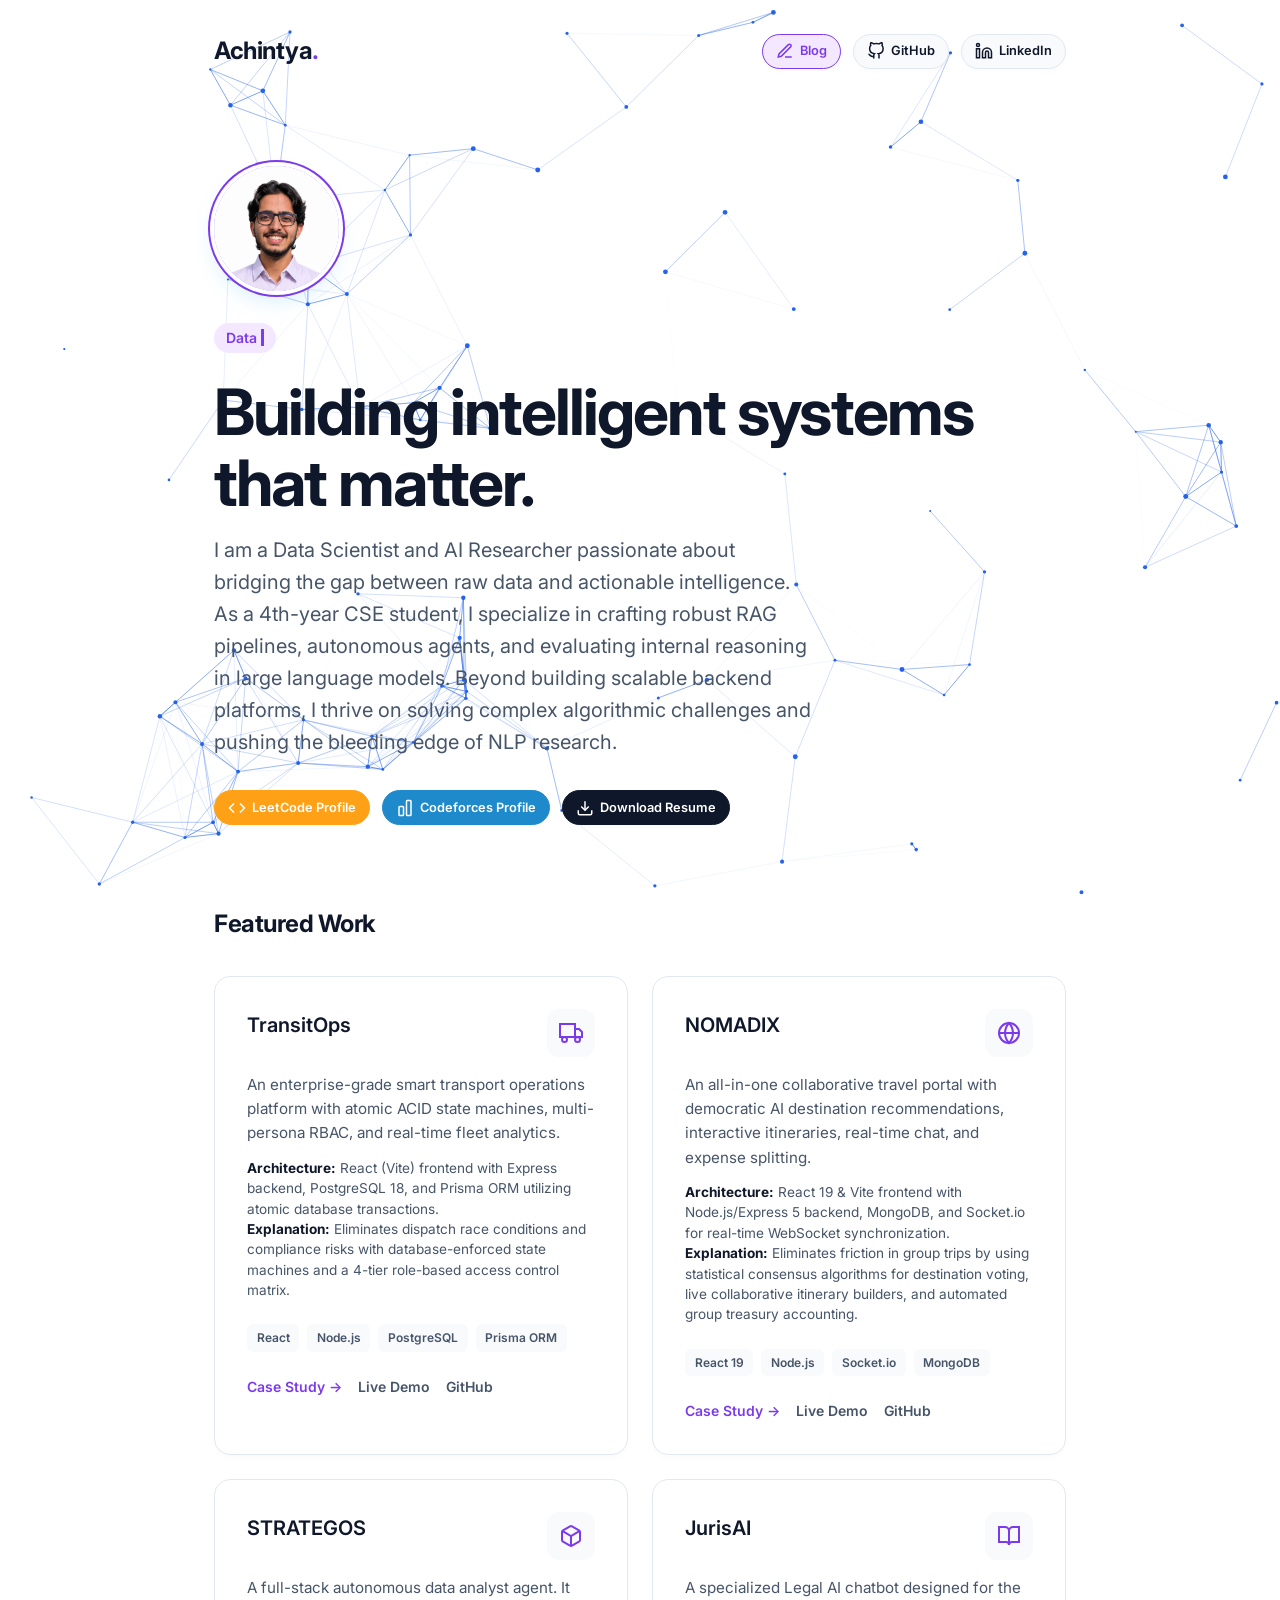
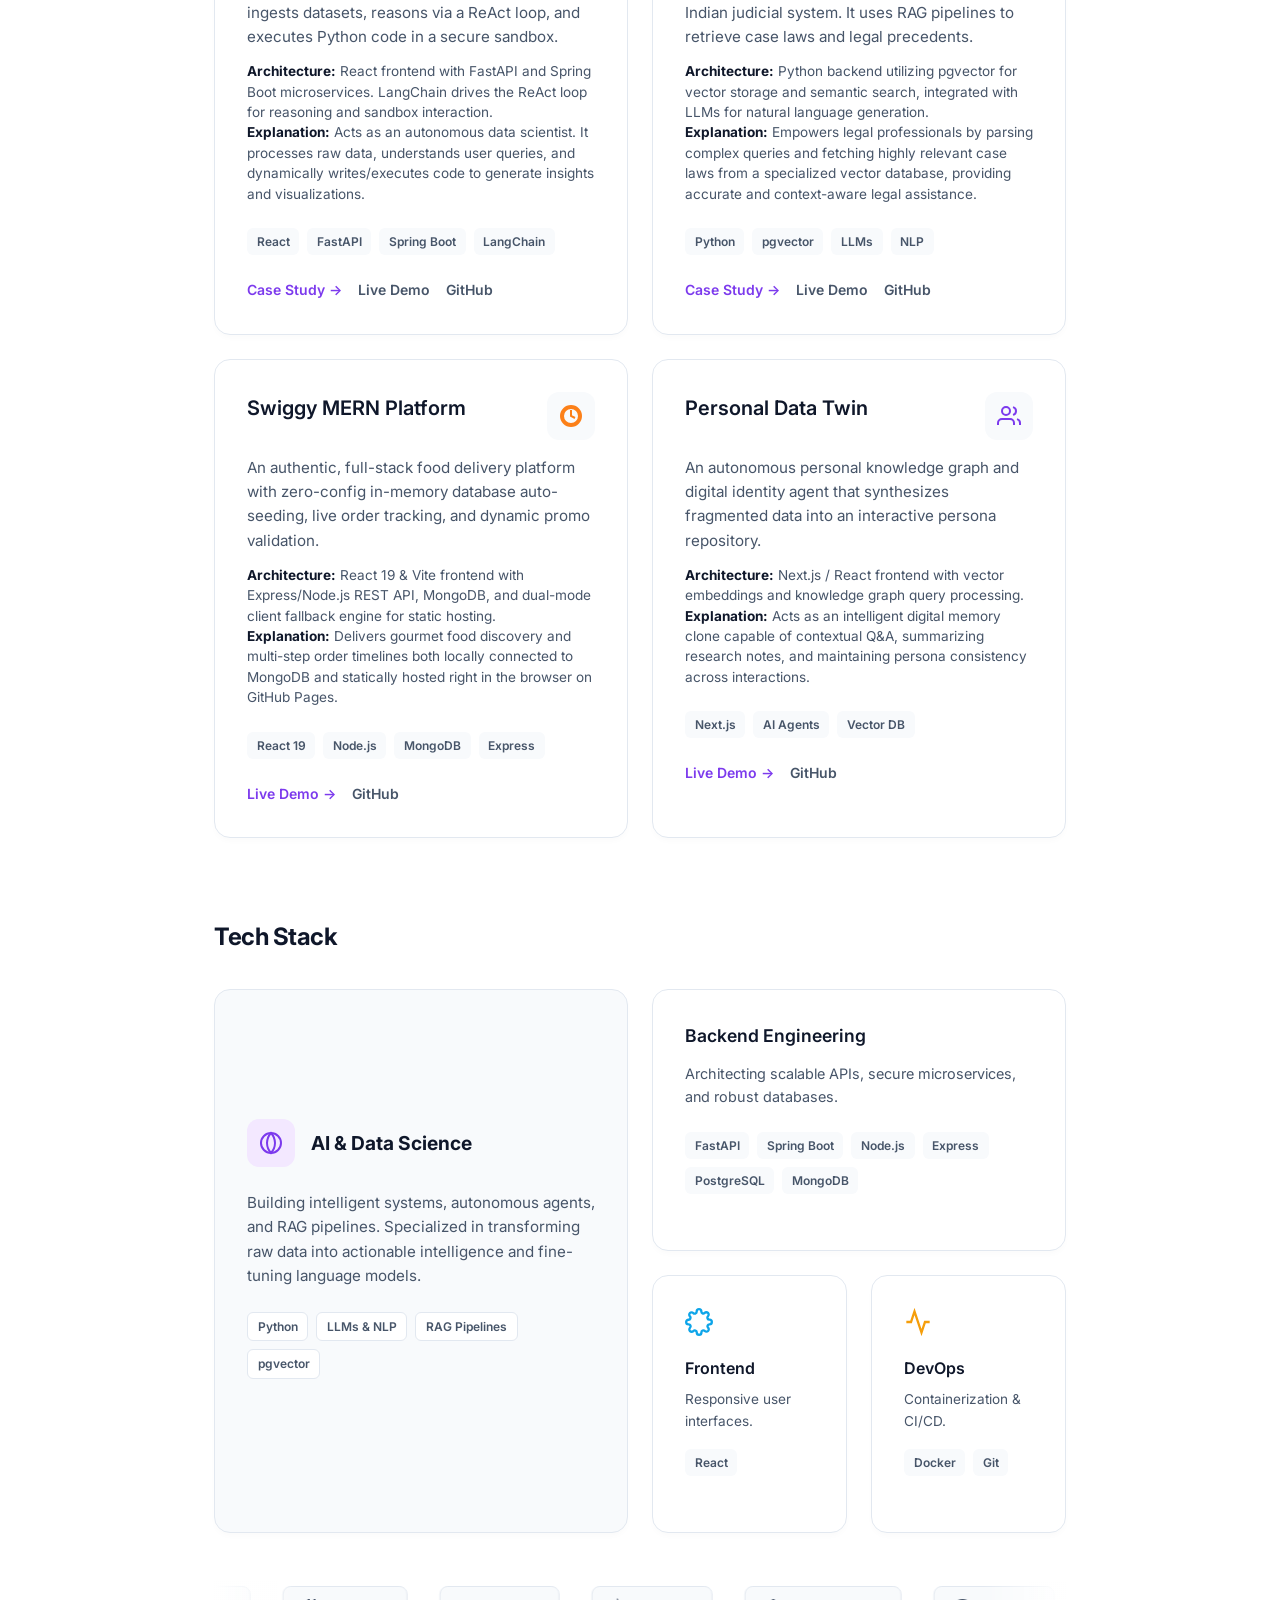
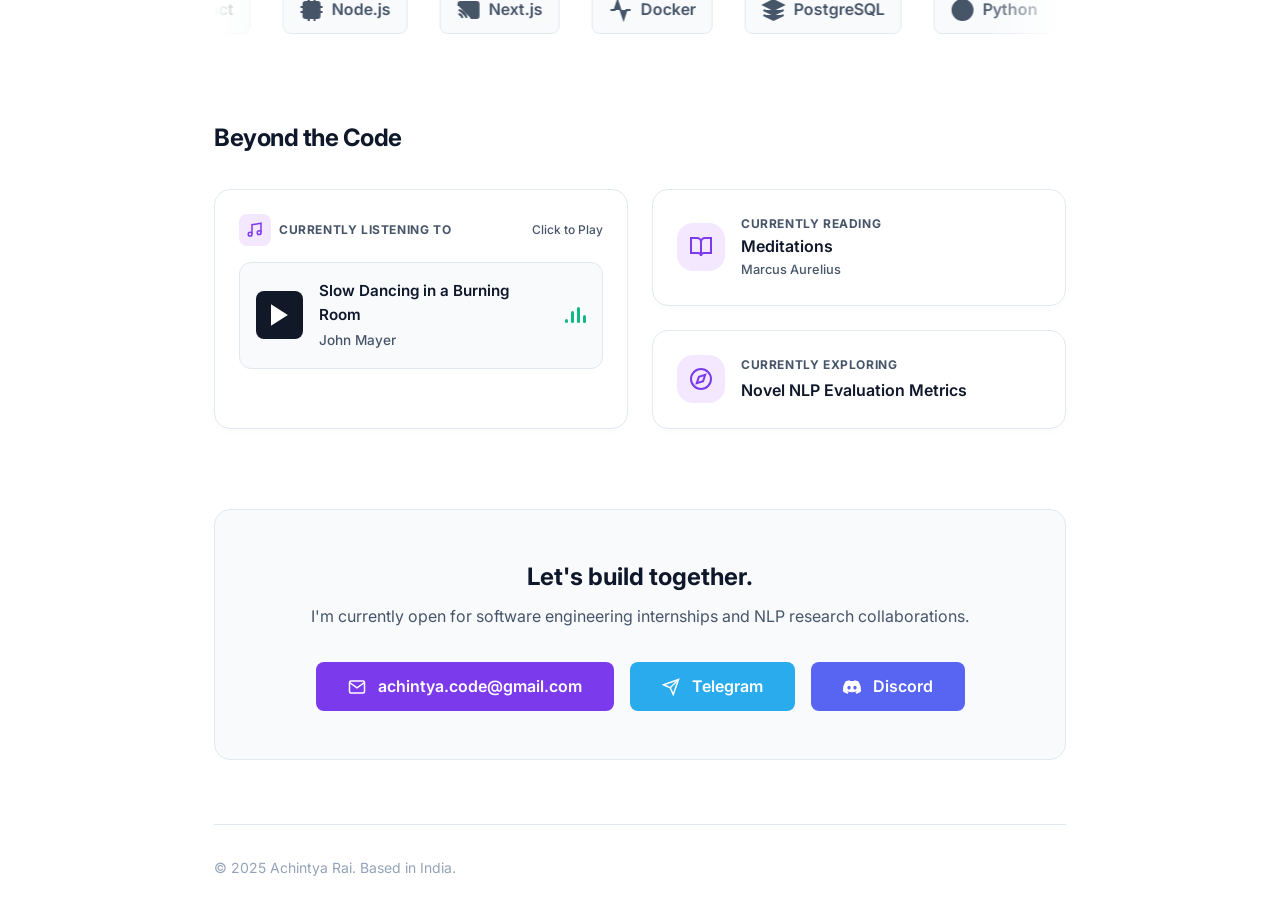
==== index.html @ e2546df5 "Fix grid layout collision in Featured Work section" ====
<!DOCTYPE html>
<html lang="en">
<head>
  <meta charset="UTF-8" />
  <meta name="viewport" content="width=device-width, initial-scale=1.0" />
  <title>Achintya Rai</title>
  <meta name="description" content="Portfolio of Achintya Rai, Data Scientist & Backend Engineer." />
  <link rel="preconnect" href="https://fonts.googleapis.com" />
  <link rel="preconnect" href="https://fonts.gstatic.com" crossorigin />
  <link href="https://fonts.googleapis.com/css2?family=Inter:wght@300;400;500;600;700&display=swap" rel="stylesheet" />
  <link rel="icon" href="favicon.svg" type="image/svg+xml">
  <link rel="stylesheet" href="styles.css" />
  <link rel="stylesheet" href="magic-bento.css" />
  <link rel="stylesheet" href="logo-loop.css" />
  <script src="https://cdnjs.cloudflare.com/ajax/libs/gsap/3.12.2/gsap.min.js"></script>
  <style>
    .bento-grid {
      display: grid;
      grid-template-columns: repeat(4, 1fr);
      gap: 1.5rem;
    }
    .bento-item {
      background: var(--bg);
      border: 1px solid var(--border);
      border-radius: var(--radius);
      padding: 2rem;
      box-shadow: 0 4px 6px -1px rgba(0, 0, 0, 0.02);
      transition: transform 0.2s, box-shadow 0.2s;
      display: flex;
      flex-direction: column;
    }
    .bento-item:hover {
      transform: translateY(-2px);
      box-shadow: 0 10px 15px -3px rgba(0, 0, 0, 0.05);
      border-color: var(--border-hover);
    }
    .bento-large { grid-column: span 2; grid-row: span 2; }
    .bento-wide { grid-column: span 2; }
    .bento-square { grid-column: span 1; }
    @media (max-width: 768px) {
      .bento-grid { grid-template-columns: 1fr; }
      .bento-large, .bento-wide, .bento-square { grid-column: span 1; grid-row: auto; }
    }
  </style>
</head>
<body>

  <!-- Premium Splash Screen -->
  <div id="splash-screen">
    <div class="splash-content">
      <div class="splash-name">Achintya Rai</div>
      <div class="splash-subtitle">Data Scientist & Backend Engineer</div>
      <div class="splash-loader">
        <div class="splash-loader-bar"></div>
      </div>
    </div>
  </div>
  <script>
    document.body.classList.add('splash-active');
    document.addEventListener("DOMContentLoaded", () => {
      const splash = document.getElementById('splash-screen');
      setTimeout(() => {
        splash.style.transform = 'translateY(-100%)';
        setTimeout(() => {
          document.body.classList.remove('splash-active');
          splash.remove();
        }, 900);
      }, 2200); // Waits for the loading bar to finish
    });
  </script>
  <!-- Interactive Network Canvas -->
  <canvas id="network-canvas" style="position: fixed; top: 0; left: 0; width: 100%; height: 100%; z-index: -1; pointer-events: none;"></canvas>

  <div class="container">
    
    <!-- Navigation with Prominent Socials -->
    <nav>
      <div class="nav-brand">Achintya<span>.</span></div>
      
      <div class="nav-socials">
        <a href="blog.html" class="social-pill" style="border-color: var(--accent); color: var(--accent); background: var(--accent-light);">
          <svg viewBox="0 0 24 24" fill="none" stroke="currentColor" stroke-width="2"><path d="M12 20h9"></path><path d="M16.5 3.5a2.121 2.121 0 0 1 3 3L7 19l-4 1 1-4L16.5 3.5z"></path></svg>
          Blog
        </a>
        <a href="https://github.com/raiyashu2004" target="_blank" rel="noopener" class="social-pill">
          <svg viewBox="0 0 24 24" fill="none" stroke="currentColor" stroke-width="2"><path d="M9 19c-5 1.5-5-2.5-7-3m14 6v-3.87a3.37 3.37 0 0 0-.94-2.61c3.14-.35 6.44-1.54 6.44-7A5.44 5.44 0 0 0 20 4.77 5.07 5.07 0 0 0 19.91 1S18.73.65 16 2.48a13.38 13.38 0 0 0-7 0C6.27.65 5.09 1 5.09 1A5.07 5.07 0 0 0 5 4.77a5.44 5.44 0 0 0-1.5 3.78c0 5.42 3.3 6.61 6.44 7A3.37 3.37 0 0 0 9 18.13V22"></path></svg>
          GitHub
        </a>
        <a href="https://www.linkedin.com/in/achintya-rai03/" target="_blank" rel="noopener" class="social-pill">
          <svg viewBox="0 0 24 24" fill="none" stroke="currentColor" stroke-width="2"><path d="M16 8a6 6 0 0 1 6 6v7h-4v-7a2 2 0 0 0-2-2 2 2 0 0 0-2 2v7h-4v-7a6 6 0 0 1 6-6z"></path><rect x="2" y="9" width="4" height="12"></rect><circle cx="4" cy="4" r="2"></circle></svg>
          LinkedIn
        </a>
      </div>
    </nav>

    <!-- Combined Content View -->
    <div>
      
      <!-- Hero -->
      <section class="hero">
        <img src="achintya.jpg" alt="Achintya Rai" class="avatar" title="Achintya Rai" />
        <br/>
        <div class="accent-bg"><span id="typing-text" class="typing-text"></span></div>
        <h1>Building intelligent systems that matter.</h1>
        <p>I am a Data Scientist and AI Researcher passionate about bridging the gap between raw data and actionable intelligence. As a 4th-year CSE student, I specialize in crafting robust RAG pipelines, autonomous agents, and evaluating internal reasoning in large language models. Beyond building scalable backend platforms, I thrive on solving complex algorithmic challenges and pushing the bleeding edge of NLP research.</p>
        
        <div style="display: flex; gap: 0.75rem; flex-wrap: wrap; margin-top: 2rem;">
          <a href="https://leetcode.com/u/raiyashu2004/" target="_blank" rel="noopener" class="social-pill" style="background: #ffa116; color: #fff; border-color: #ffa116;">
            <svg viewBox="0 0 24 24" fill="none" stroke="currentColor" stroke-width="2"><polyline points="16 18 22 12 16 6"></polyline><polyline points="8 6 2 12 8 18"></polyline></svg>
            LeetCode Profile
          </a>
          <a href="https://codeforces.com/profile/yashu_rai" target="_blank" rel="noopener" class="social-pill" style="background: #1f8acb; color: #fff; border-color: #1f8acb;">
            <svg viewBox="0 0 24 24" fill="none" stroke="currentColor" stroke-width="2"><rect x="14" y="2" width="6" height="20" rx="1"></rect><rect x="4" y="10" width="6" height="12" rx="1"></rect></svg>
            Codeforces Profile
          </a>
          <a href="Achintya_Rai.pdf" target="_blank" rel="noopener" class="social-pill" style="background: var(--text-main); color: var(--bg); border-color: var(--text-main);">
            <svg viewBox="0 0 24 24" fill="none" stroke="currentColor" stroke-width="2"><path d="M21 15v4a2 2 0 0 1-2 2H5a2 2 0 0 1-2-2v-4"></path><polyline points="7 10 12 15 17 10"></polyline><line x1="12" y1="15" x2="12" y2="3"></line></svg>
            Download Resume
          </a>
        </div>
      </section>

      <!-- Projects -->
      <h2 class="section-header">Featured Work</h2>
      <section class="grid-2">
        <!-- TRANSITOPS -->
        <div class="card">
          <div class="project-header">
            <h3 class="project-title">TransitOps</h3>
            <div class="project-icon">
              <svg width="24" height="24" viewBox="0 0 24 24" fill="none" stroke="currentColor" stroke-width="2"><rect x="1" y="3" width="15" height="13"></rect><polygon points="16 8 20 8 23 11 23 16 16 16 16 8"></polygon><circle cx="5.5" cy="18.5" r="2.5"></circle><circle cx="18.5" cy="18.5" r="2.5"></circle></svg>
            </div>
          </div>
          <p class="project-desc" style="margin-bottom: 0.75rem;">An enterprise-grade smart transport operations platform with atomic ACID state machines, multi-persona RBAC, and real-time fleet analytics.</p>
          <div style="font-size: 0.85rem; color: var(--text-muted); margin-bottom: 1.5rem; line-height: 1.5;">
            <strong style="color: var(--text-main);">Architecture:</strong> React (Vite) frontend with Express backend, PostgreSQL 18, and Prisma ORM utilizing atomic database transactions.<br/>
            <strong style="color: var(--text-main);">Explanation:</strong> Eliminates dispatch race conditions and compliance risks with database-enforced state machines and a 4-tier role-based access control matrix.
          </div>
          <div class="tech-tags">
            <span class="tech-tag">React</span>
            <span class="tech-tag">Node.js</span>
            <span class="tech-tag">PostgreSQL</span>
            <span class="tech-tag">Prisma ORM</span>
          </div>
          <div class="project-links">
            <a href="transitops.html" class="primary">Case Study &rarr;</a>
            <a href="https://transitops-1xru.onrender.com" target="_blank" class="secondary">Live Demo</a>
            <a href="https://github.com/rpbArpitKhandelwal/odoo-hackathon-2026/tree/deploy" target="_blank" class="secondary">GitHub</a>
          </div>
        </div>

        <!-- NOMADIX -->
        <div class="card">
          <div class="project-header">
            <h3 class="project-title">NOMADIX</h3>
            <div class="project-icon">
              <svg width="24" height="24" viewBox="0 0 24 24" fill="none" stroke="currentColor" stroke-width="2"><circle cx="12" cy="12" r="10"></circle><line x1="2" y1="12" x2="22" y2="12"></line><path d="M12 2a15.3 15.3 0 0 1 4 10 15.3 15.3 0 0 1-4 10 15.3 15.3 0 0 1-4-10 15.3 15.3 0 0 1 4-10z"></path></svg>
            </div>
          </div>
          <p class="project-desc" style="margin-bottom: 0.75rem;">An all-in-one collaborative travel portal with democratic AI destination recommendations, interactive itineraries, real-time chat, and expense splitting.</p>
          <div style="font-size: 0.85rem; color: var(--text-muted); margin-bottom: 1.5rem; line-height: 1.5;">
            <strong style="color: var(--text-main);">Architecture:</strong> React 19 & Vite frontend with Node.js/Express 5 backend, MongoDB, and Socket.io for real-time WebSocket synchronization.<br/>
            <strong style="color: var(--text-main);">Explanation:</strong> Eliminates friction in group trips by using statistical consensus algorithms for destination voting, live collaborative itinerary builders, and automated group treasury accounting.
          </div>
          <div class="tech-tags">
            <span class="tech-tag">React 19</span>
            <span class="tech-tag">Node.js</span>
            <span class="tech-tag">Socket.io</span>
            <span class="tech-tag">MongoDB</span>
          </div>
          <div class="project-links">
            <a href="nomadix.html" class="primary">Case Study &rarr;</a>
            <a href="https://nomadix-beta.vercel.app" target="_blank" class="secondary">Live Demo</a>
            <a href="https://github.com/raiyashu2004/NOMADIX" target="_blank" class="secondary">GitHub</a>
          </div>
        </div>

        <!-- STRATEGOS -->
        <div class="card">
          <div class="project-header">
            <h3 class="project-title">STRATEGOS</h3>
            <div class="project-icon">
              <svg width="24" height="24" viewBox="0 0 24 24" fill="none" stroke="currentColor" stroke-width="2"><path d="M21 16V8a2 2 0 0 0-1-1.73l-7-4a2 2 0 0 0-2 0l-7 4A2 2 0 0 0 3 8v8a2 2 0 0 0 1 1.73l7 4a2 2 0 0 0 2 0l7-4A2 2 0 0 0 21 16z"></path><polyline points="3.27 6.96 12 12.01 20.73 6.96"></polyline><line x1="12" y1="22.08" x2="12" y2="12"></line></svg>
            </div>
          </div>
          <p class="project-desc" style="margin-bottom: 0.75rem;">A full-stack autonomous data analyst agent. It ingests datasets, reasons via a ReAct loop, and executes Python code in a secure sandbox.</p>
          <div style="font-size: 0.85rem; color: var(--text-muted); margin-bottom: 1.5rem; line-height: 1.5;">
            <strong style="color: var(--text-main);">Architecture:</strong> React frontend with FastAPI and Spring Boot microservices. LangChain drives the ReAct loop for reasoning and sandbox interaction.<br/>
            <strong style="color: var(--text-main);">Explanation:</strong> Acts as an autonomous data scientist. It processes raw data, understands user queries, and dynamically writes/executes code to generate insights and visualizations.
          </div>
          <div class="tech-tags">
            <span class="tech-tag">React</span>
            <span class="tech-tag">FastAPI</span>
            <span class="tech-tag">Spring Boot</span>
            <span class="tech-tag">LangChain</span>
          </div>
          <div class="project-links">
            <a href="strategos.html" class="primary">Case Study &rarr;</a>
            <a href="https://strategos-data.vercel.app" target="_blank" class="secondary">Live Demo</a>
            <a href="https://github.com/raiyashu2004/data-analyst-agent" target="_blank" class="secondary">GitHub</a>
          </div>
        </div>

        <!-- JurisAI -->
        <div class="card">
          <div class="project-header">
            <h3 class="project-title">JurisAI</h3>
            <div class="project-icon">
              <svg width="24" height="24" viewBox="0 0 24 24" fill="none" stroke="currentColor" stroke-width="2"><path d="M2 3h6a4 4 0 0 1 4 4v14a3 3 0 0 0-3-3H2z"></path><path d="M22 3h-6a4 4 0 0 0-4 4v14a3 3 0 0 1 3-3h7z"></path></svg>
            </div>
          </div>
          <p class="project-desc" style="margin-bottom: 0.75rem;">A specialized Legal AI chatbot designed for the Indian judicial system. It uses RAG pipelines to retrieve case laws and legal precedents.</p>
          <div style="font-size: 0.85rem; color: var(--text-muted); margin-bottom: 1.5rem; line-height: 1.5;">
            <strong style="color: var(--text-main);">Architecture:</strong> Python backend utilizing pgvector for vector storage and semantic search, integrated with LLMs for natural language generation.<br/>
            <strong style="color: var(--text-main);">Explanation:</strong> Empowers legal professionals by parsing complex queries and fetching highly relevant case laws from a specialized vector database, providing accurate and context-aware legal assistance.
          </div>
          <div class="tech-tags">
            <span class="tech-tag">Python</span>
            <span class="tech-tag">pgvector</span>
            <span class="tech-tag">LLMs</span>
            <span class="tech-tag">NLP</span>
          </div>
          <div class="project-links">
            <a href="jurisai.html" class="primary">Case Study &rarr;</a>
            <a href="https://botjuris-six.vercel.app" target="_blank" class="secondary">Live Demo</a>
            <a href="https://github.com/raiyashu2004/Juris" target="_blank" class="secondary">GitHub</a>
          </div>
        </div>
        <!-- Swiggy -->
        <div class="card">
          <div class="project-header">
            <h3 class="project-title">Swiggy MERN Platform</h3>
            <div class="project-icon" style="color: #FC8019;">
              <svg width="24" height="24" viewBox="0 0 24 24" fill="none" stroke="currentColor" stroke-width="2"><path d="M12 2a10 10 0 1 0 10 10A10 10 0 0 0 12 2zm0 18a8 8 0 1 1 8-8 8 8 0 0 1-8 8z"></path><path d="M12 6v6l4 2"></path></svg>
            </div>
          </div>
          <p class="project-desc" style="margin-bottom: 0.75rem;">An authentic, full-stack food delivery platform with zero-config in-memory database auto-seeding, live order tracking, and dynamic promo validation.</p>
          <div style="font-size: 0.85rem; color: var(--text-muted); margin-bottom: 1.5rem; line-height: 1.5;">
            <strong style="color: var(--text-main);">Architecture:</strong> React 19 & Vite frontend with Express/Node.js REST API, MongoDB, and dual-mode client fallback engine for static hosting.<br/>
            <strong style="color: var(--text-main);">Explanation:</strong> Delivers gourmet food discovery and multi-step order timelines both locally connected to MongoDB and statically hosted right in the browser on GitHub Pages.
          </div>
          <div class="tech-tags">
            <span class="tech-tag">React 19</span>
            <span class="tech-tag">Node.js</span>
            <span class="tech-tag">MongoDB</span>
            <span class="tech-tag">Express</span>
          </div>
          <div class="project-links">
            <a href="https://raiyashu2004.github.io/swiggy-clone-mern/" target="_blank" class="primary">Live Demo &rarr;</a>
            <a href="https://github.com/raiyashu2004/swiggy-clone-mern" target="_blank" class="secondary">GitHub</a>
          </div>
        </div>

        <!-- Personal Data Twin -->
        <div class="card">
          <div class="project-header">
            <h3 class="project-title">Personal Data Twin</h3>
            <div class="project-icon">
              <svg width="24" height="24" viewBox="0 0 24 24" fill="none" stroke="currentColor" stroke-width="2"><path d="M17 21v-2a4 4 0 0 0-4-4H5a4 4 0 0 0-4 4v2"></path><circle cx="9" cy="7" r="4"></circle><path d="M23 21v-2a4 4 0 0 0-3-3.87"></path><path d="M16 3.13a4 4 0 0 1 0 7.75"></path></svg>
            </div>
          </div>
          <p class="project-desc" style="margin-bottom: 0.75rem;">An autonomous personal knowledge graph and digital identity agent that synthesizes fragmented data into an interactive persona repository.</p>
          <div style="font-size: 0.85rem; color: var(--text-muted); margin-bottom: 1.5rem; line-height: 1.5;">
            <strong style="color: var(--text-main);">Architecture:</strong> Next.js / React frontend with vector embeddings and knowledge graph query processing.<br/>
            <strong style="color: var(--text-main);">Explanation:</strong> Acts as an intelligent digital memory clone capable of contextual Q&A, summarizing research notes, and maintaining persona consistency across interactions.
          </div>
          <div class="tech-tags">
            <span class="tech-tag">Next.js</span>
            <span class="tech-tag">AI Agents</span>
            <span class="tech-tag">Vector DB</span>
          </div>
          <div class="project-links">
            <a href="https://personal-data-twin.vercel.app" target="_blank" class="primary">Live Demo &rarr;</a>
            <a href="https://github.com/raiyashu2004/personal-data-twin" target="_blank" class="secondary">GitHub</a>
          </div>
        </div>
      </section>

      <!-- Tech Stack (Full Width) -->
      <h2 class="section-header">Tech Stack</h2>
      <div class="bento-section">
        <div class="bento-grid">
          
          <!-- Large Box: AI & Data Science -->
          <div class="bento-item bento-large fade-up magic-bento-card magic-bento-card--border-glow particle-container" style="background: var(--bg-alt); justify-content: center;">
            <div style="display: flex; align-items: center; gap: 1rem; margin-bottom: 1.5rem; position: relative; z-index: 2;">
              <div style="width: 48px; height: 48px; background: var(--accent-light); color: var(--accent); border-radius: 12px; display: flex; align-items: center; justify-content: center;">
                <svg width="24" height="24" viewBox="0 0 24 24" fill="none" stroke="currentColor" stroke-width="2"><circle cx="12" cy="12" r="10"></circle><path d="M12 2a15.3 15.3 0 0 1 4 10 15.3 15.3 0 0 1-4 10 15.3 15.3 0 0 1-4-10 15.3 15.3 0 0 1 4-10z"></path></svg>
              </div>
              <h3 style="font-size: 1.2rem; font-weight: 700;">AI & Data Science</h3>
            </div>
            <p style="color: var(--text-muted); font-size: 0.95rem; margin-bottom: 1.5rem; line-height: 1.6; position: relative; z-index: 2;">Building intelligent systems, autonomous agents, and RAG pipelines. Specialized in transforming raw data into actionable intelligence and fine-tuning language models.</p>
            <div class="tech-tags" style="position: relative; z-index: 2;">
              <span class="tech-tag" style="background: #fff; border: 1px solid var(--border);">Python</span>
              <span class="tech-tag" style="background: #fff; border: 1px solid var(--border);">LLMs & NLP</span>
              <span class="tech-tag" style="background: #fff; border: 1px solid var(--border);">RAG Pipelines</span>
              <span class="tech-tag" style="background: #fff; border: 1px solid var(--border);">pgvector</span>
            </div>
          </div>

          <!-- Wide Box: Backend -->
          <div class="bento-item bento-wide fade-up magic-bento-card magic-bento-card--border-glow particle-container">
            <h3 style="font-size: 1.1rem; font-weight: 600; margin-bottom: 0.75rem; position: relative; z-index: 2;">Backend Engineering</h3>
            <p style="color: var(--text-muted); font-size: 0.9rem; margin-bottom: 1.5rem; flex-grow: 1; position: relative; z-index: 2;">Architecting scalable APIs, secure microservices, and robust databases.</p>
            <div class="tech-tags" style="position: relative; z-index: 2;">
              <span class="tech-tag">FastAPI</span>
              <span class="tech-tag">Spring Boot</span>
              <span class="tech-tag">Node.js</span>
              <span class="tech-tag">Express</span>
              <span class="tech-tag">PostgreSQL</span>
              <span class="tech-tag">MongoDB</span>
            </div>
          </div>

          <!-- Square Box: Frontend -->
          <div class="bento-item bento-square fade-up magic-bento-card magic-bento-card--border-glow particle-container">
            <div style="color: #0ea5e9; margin-bottom: 0.75rem; position: relative; z-index: 2;">
              <svg width="28" height="28" viewBox="0 0 24 24" fill="none" stroke="currentColor" stroke-width="2"><path d="M19.4 15a1.65 1.65 0 0 0 .33 1.82l.06.06a2 2 0 0 1 0 2.83 2 2 0 0 1-2.83 0l-.06-.06a1.65 1.65 0 0 0-1.82-.33 1.65 1.65 0 0 0-1 1.51V21a2 2 0 0 1-2 2 2 2 0 0 1-2-2v-.09A1.65 1.65 0 0 0 9 19.4a1.65 1.65 0 0 0-1.82.33l-.06.06a2 2 0 0 1-2.83 0 2 2 0 0 1 0-2.83l.06-.06a1.65 1.65 0 0 0 .33-1.82 1.65 1.65 0 0 0-1.51-1H3a2 2 0 0 1-2-2 2 2 0 0 1 2-2h.09A1.65 1.65 0 0 0 4.6 9a1.65 1.65 0 0 0-.33-1.82l-.06-.06a2 2 0 0 1 0-2.83 2 2 0 0 1 2.83 0l.06.06a1.65 1.65 0 0 0 1.82.33H9a1.65 1.65 0 0 0 1-1.51V3a2 2 0 0 1 2-2 2 2 0 0 1 2 2v.09a1.65 1.65 0 0 0 1 1.51 1.65 1.65 0 0 0 1.82-.33l.06-.06a2 2 0 0 1 2.83 0 2 2 0 0 1 0 2.83l-.06.06a1.65 1.65 0 0 0-.33 1.82V9a1.65 1.65 0 0 0 1.51 1H21a2 2 0 0 1 2 2 2 2 0 0 1-2 2h-.09a1.65 1.65 0 0 0-1.51 1z"></path></svg>
            </div>
            <h3 style="font-size: 1rem; font-weight: 600; margin-bottom: 0.5rem; position: relative; z-index: 2;">Frontend</h3>
            <p style="color: var(--text-muted); font-size: 0.85rem; margin-bottom: 1rem; flex-grow: 1; position: relative; z-index: 2;">Responsive user interfaces.</p>
            <div class="tech-tags" style="position: relative; z-index: 2;"><span class="tech-tag">React</span></div>
          </div>

          <!-- Square Box: DevOps -->
          <div class="bento-item bento-square fade-up magic-bento-card magic-bento-card--border-glow particle-container">
            <div style="color: #f59e0b; margin-bottom: 0.75rem; position: relative; z-index: 2;">
              <svg width="28" height="28" viewBox="0 0 24 24" fill="none" stroke="currentColor" stroke-width="2"><path d="M22 12h-4l-3 9L9 3l-3 9H2"></path></svg>
            </div>
            <h3 style="font-size: 1rem; font-weight: 600; margin-bottom: 0.5rem; position: relative; z-index: 2;">DevOps</h3>
            <p style="color: var(--text-muted); font-size: 0.85rem; margin-bottom: 1rem; flex-grow: 1; position: relative; z-index: 2;">Containerization & CI/CD.</p>
            <div class="tech-tags" style="position: relative; z-index: 2;"><span class="tech-tag">Docker</span><span class="tech-tag">Git</span></div>
          </div>

        </div>
      </div>

      <!-- Logo Loop -->
      <div style="margin: 3rem 0 5rem 0;">
        <div class="logoloop logoloop--fade logoloop--scale-hover" data-speed="100" data-hover-speed="20" aria-label="Technology stack logos">
          <div class="logoloop__track">
            <ul class="logoloop__list" role="list">
              <li class="logoloop__item" role="listitem">
                <span class="logoloop__node">
                  <svg viewBox="0 0 24 24" fill="none" stroke="currentColor" stroke-width="2"><path d="M12 2L2 7l10 5 10-5-10-5zM2 17l10 5 10-5M2 12l10 5 10-5"></path></svg>
                  PostgreSQL
                </span>
              </li>
              <li class="logoloop__item" role="listitem">
                <span class="logoloop__node">
                  <svg viewBox="0 0 24 24" fill="none" stroke="currentColor" stroke-width="2"><circle cx="12" cy="12" r="10"></circle><path d="M12 16v-4"></path><path d="M12 8h.01"></path></svg>
                  Python
                </span>
              </li>
              <li class="logoloop__item" role="listitem">
                <span class="logoloop__node">
                  <svg viewBox="0 0 24 24" fill="none" stroke="currentColor" stroke-width="2"><circle cx="12" cy="12" r="10"></circle><path d="M8 14s1.5 2 4 2 4-2 4-2"></path><line x1="9" y1="9" x2="9.01" y2="9"></line><line x1="15" y1="9" x2="15.01" y2="9"></line></svg>
                  React
                </span>
              </li>
              <li class="logoloop__item" role="listitem">
                <span class="logoloop__node">
                  <svg viewBox="0 0 24 24" fill="none" stroke="currentColor" stroke-width="2"><rect x="4" y="4" width="16" height="16" rx="2" ry="2"></rect><rect x="9" y="9" width="6" height="6"></rect><line x1="9" y1="1" x2="9" y2="4"></line><line x1="15" y1="1" x2="15" y2="4"></line><line x1="9" y1="20" x2="9" y2="23"></line><line x1="15" y1="20" x2="15" y2="23"></line><line x1="20" y1="9" x2="23" y2="9"></line><line x1="20" y1="14" x2="23" y2="14"></line><line x1="1" y1="9" x2="4" y2="9"></line><line x1="1" y1="14" x2="4" y2="14"></line></svg>
                  Node.js
                </span>
              </li>
              <li class="logoloop__item" role="listitem">
                <span class="logoloop__node">
                  <svg viewBox="0 0 24 24" fill="none" stroke="currentColor" stroke-width="2"><path d="M2 16.1A5 5 0 0 1 5.9 20M2 12.05A9 9 0 0 1 9.95 20M2 8V6a2 2 0 0 1 2-2h16a2 2 0 0 1 2 2v12a2 2 0 0 1-2 2h-6"></path><line x1="2" y1="20" x2="2.01" y2="20"></line></svg>
                  Next.js
                </span>
              </li>
              <li class="logoloop__item" role="listitem">
                <span class="logoloop__node">
                  <svg viewBox="0 0 24 24" fill="none" stroke="currentColor" stroke-width="2"><path d="M22 12h-4l-3 9L9 3l-3 9H2"></path></svg>
                  Docker
                </span>
              </li>
            </ul>
          </div>
        </div>
      </div>

      <!-- Beyond the code (Hobbies & Interests) -->
      <h2 class="section-header">Beyond the Code</h2>
      <section class="grid-2">
        
        <!-- Listening (Static Now Playing) -->
        <div class="card hobby-card" style="padding: 1.5rem; flex-direction: column; align-items: flex-start; gap: 1rem;">
          <div style="display: flex; align-items: center; justify-content: space-between; width: 100%;">
            <div style="display: flex; align-items: center; gap: 0.5rem;">
              <div class="hobby-icon" style="width: 32px; height: 32px; border-radius: 8px;">
                <svg width="18" height="18" viewBox="0 0 24 24" fill="none" stroke="currentColor" stroke-width="2"><circle cx="5.5" cy="17.5" r="2.5"></circle><circle cx="17.5" cy="15.5" r="2.5"></circle><path d="M8 17V5l12-2v12"></path></svg>
              </div>
              <div class="hobby-title" style="margin: 0;">Currently Listening To</div>
            </div>
            <div id="play-status-text" style="font-size: 0.75rem; color: var(--text-muted); font-weight: 500;">Click to Play</div>
          </div>
          
          <audio id="myAudio" src="song.mp3" loop></audio>

          <div id="player-widget" class="custom-player" style="display: flex; align-items: center; gap: 1rem; background: var(--bg-alt); padding: 1rem; border-radius: 12px; width: 100%; border: 1px solid var(--border);">
            <div style="width: 48px; height: 48px; background: #111827; border-radius: 8px; display: flex; align-items: center; justify-content: center; color: #fff;">
              <svg class="play-icon" width="24" height="24" viewBox="0 0 24 24" fill="currentColor" stroke="currentColor" stroke-width="2"><polygon points="5 3 19 12 5 21 5 3"></polygon></svg>
              <svg class="pause-icon" width="24" height="24" viewBox="0 0 24 24" fill="currentColor" stroke="currentColor" stroke-width="2"><rect x="6" y="4" width="4" height="16"></rect><rect x="14" y="4" width="4" height="16"></rect></svg>
            </div>
            <div style="flex-grow: 1;">
              <div style="font-weight: 600; font-size: 0.95rem; color: var(--text-main); margin-bottom: 0.15rem;">Slow Dancing in a Burning Room</div>
              <div style="font-size: 0.85rem; color: var(--text-muted); font-weight: 500;">John Mayer</div>
            </div>
            <div style="display: flex; gap: 3px; align-items: flex-end; height: 16px;">
              <div class="eq-bar" style="animation-delay: 0.1s;"></div>
              <div class="eq-bar" style="animation-delay: 0.3s; height: 12px;"></div>
              <div class="eq-bar" style="animation-delay: 0.0s; height: 16px;"></div>
              <div class="eq-bar" style="animation-delay: 0.4s; height: 8px;"></div>
            </div>
          </div>
        </div>

        <!-- Stack of two small cards -->
        <div style="display: flex; flex-direction: column; gap: 1.5rem;">
          <!-- Reading -->
          <div class="card hobby-card" style="padding: 1.5rem;">
            <div class="hobby-icon" style="width: 48px; height: 48px;">
              <svg width="24" height="24" viewBox="0 0 24 24" fill="none" stroke="currentColor" stroke-width="2"><path d="M2 3h6a4 4 0 0 1 4 4v14a3 3 0 0 0-3-3H2z"></path><path d="M22 3h-6a4 4 0 0 0-4 4v14a3 3 0 0 1 3-3h7z"></path></svg>
            </div>
            <div>
              <div class="hobby-title">Currently Reading</div>
              <div class="hobby-value" style="font-size: 1rem; line-height: 1.2; margin-bottom: 0.25rem;">Meditations</div>
              <div style="font-size: 0.8rem; color: var(--text-muted); font-weight: 500;">Marcus Aurelius</div>
            </div>
          </div>

          <!-- Exploring -->
          <div class="card hobby-card" style="padding: 1.5rem;">
            <div class="hobby-icon" style="width: 48px; height: 48px;">
              <svg width="24" height="24" viewBox="0 0 24 24" fill="none" stroke="currentColor" stroke-width="2"><circle cx="12" cy="12" r="10"></circle><polygon points="16.24 7.76 14.12 14.12 7.76 16.24 9.88 9.88 16.24 7.76"></polygon></svg>
            </div>
            <div>
              <div class="hobby-title">Currently Exploring</div>
              <div class="hobby-value" style="font-size: 1rem;">Novel NLP Evaluation Metrics</div>
            </div>
          </div>
        </div>

      </section>

      <!-- Contact Banner -->
      <div class="contact-banner">
        <h2>Let's build together.</h2>
        <p>I'm currently open for software engineering internships and NLP research collaborations.</p>
        <div style="display: flex; gap: 1rem; justify-content: center; flex-wrap: wrap; margin-top: 2rem;">
          <a href="mailto:achintya.code@gmail.com" class="btn-contact">
            <svg viewBox="0 0 24 24" fill="none" stroke="currentColor" stroke-width="2" style="width: 18px; height: 18px; display: inline-block; vertical-align: text-bottom; margin-right: 0.5rem;"><path d="M4 4h16c1.1 0 2 .9 2 2v12c0 1.1-.9 2-2 2H4c-1.1 0-2-.9-2-2V6c0-1.1.9-2 2-2z"></path><polyline points="22,6 12,13 2,6"></polyline></svg>
            achintya.code@gmail.com
          </a>
          <a href="https://t.me/Achintya_Rai" target="_blank" rel="noopener" class="btn-contact" style="background: #2AABEE; color: #fff;">
            <svg viewBox="0 0 24 24" fill="none" stroke="currentColor" stroke-width="2" style="width: 18px; height: 18px; display: inline-block; vertical-align: text-bottom; margin-right: 0.5rem;"><line x1="22" y1="2" x2="11" y2="13"></line><polygon points="22 2 15 22 11 13 2 9 22 2"></polygon></svg>
            Telegram
          </a>
          <a href="https://discordapp.com/users/853601649948098570" target="_blank" rel="noopener" class="btn-contact" style="background: #5865F2; color: #fff;">
            <svg viewBox="0 0 24 24" fill="currentColor" style="width: 18px; height: 18px; display: inline-block; vertical-align: text-bottom; margin-right: 0.5rem;"><path d="M20.317 4.3698a19.7913 19.7913 0 00-4.8851-1.5152.0741.0741 0 00-.0785.0371c-.211.3753-.4447.8648-.6083 1.2495-1.8447-.2762-3.68-.2762-5.4868 0-.1636-.3933-.4058-.8742-.6177-1.2495a.077.077 0 00-.0785-.037 19.7363 19.7363 0 00-4.8852 1.515.0699.0699 0 00-.0321.0277C.5334 9.0458-.319 13.5799.0992 18.0578a.0824.0824 0 00.0312.0561c2.0528 1.5076 4.0413 2.4228 5.9929 3.0294a.0777.0777 0 00.0842-.0276c.4616-.6304.8731-1.2952 1.226-1.9942a.076.076 0 00-.0416-.1057c-.6528-.2476-1.2743-.5495-1.8722-.8923a.077.077 0 01-.0076-.1277c.1258-.0943.2517-.1923.3718-.2914a.0743.0743 0 01.0776-.0105c3.9278 1.7933 8.18 1.7933 12.0614 0a.0739.0739 0 01.0785.0095c.1202.099.246.1981.3728.2924a.077.077 0 01-.0066.1276 12.2986 12.2986 0 01-1.873.8914.0766.0766 0 00-.0407.1067c.3604.698.7719 1.3628 1.225 1.9932a.076.076 0 00.0842.0286c1.961-.6067 3.9495-1.5219 6.0023-3.0294a.077.077 0 00.0313-.0552c.5004-5.177-.8382-9.6739-3.5485-13.6604a.061.061 0 00-.0312-.0286zM8.02 15.3312c-1.1825 0-2.1569-1.0857-2.1569-2.419 0-1.3332.9555-2.4189 2.157-2.4189 1.2108 0 2.1757 1.0952 2.1568 2.419 0 1.3332-.9555 2.4189-2.1569 2.4189zm7.9748 0c-1.1825 0-2.1569-1.0857-2.1569-2.419 0-1.3332.9554-2.4189 2.1569-2.4189 1.2108 0 2.1757 1.0952 2.1568 2.419 0 1.3332-.946 2.4189-2.1568 2.4189Z"/></svg>
            Discord
          </a>
        </div>
      </div>

    </div>

    <!-- Footer -->
    <footer>
      <div>© 2025 Achintya Rai. Based in India.</div>
    </footer>

  </div>

  <!-- Interactive Neural Network Canvas Script -->
  <script>
    const canvas = document.getElementById('network-canvas');
    const ctx = canvas.getContext('2d');
    let width, height;
    let particles = [];
    const mouse = { x: -9999, y: -9999 };
    const accentColor = '#2563eb'; // Professional blue

    function initCanvas() {
      width = window.innerWidth;
      height = window.innerHeight;
      canvas.width = width;
      canvas.height = height;
      
      const particleCount = Math.min(Math.floor((width * height) / 12000), 100);
      particles = [];
      for(let i = 0; i < particleCount; i++) {
        particles.push(new Particle());
      }
    }

    window.addEventListener('resize', initCanvas);
    
    window.addEventListener('mousemove', (e) => {
      mouse.x = e.clientX;
      mouse.y = e.clientY;
    });
    window.addEventListener('mouseout', () => {
      mouse.x = -9999;
      mouse.y = -9999;
    });

    class Particle {
      constructor() {
        this.x = Math.random() * width;
        this.y = Math.random() * height;
        this.vx = (Math.random() - 0.5) * 0.8;
        this.vy = (Math.random() - 0.5) * 0.8;
        this.radius = Math.random() * 1.5 + 1;
      }
      update() {
        this.x += this.vx;
        this.y += this.vy;
        
        if (this.x < 0 || this.x > width) this.vx *= -1;
        if (this.y < 0 || this.y > height) this.vy *= -1;
        
        const dx = mouse.x - this.x;
        const dy = mouse.y - this.y;
        const dist = Math.sqrt(dx*dx + dy*dy);
        if (dist < 180) {
          this.x += dx * 0.015;
          this.y += dy * 0.015;
        }
      }
      draw() {
        ctx.beginPath();
        ctx.arc(this.x, this.y, this.radius, 0, Math.PI * 2);
        ctx.fillStyle = accentColor;
        ctx.fill();
      }
    }

    function animate() {
      ctx.clearRect(0, 0, width, height);
      
      particles.forEach(p => {
        p.update();
        p.draw();
      });
      
      ctx.lineWidth = 0.8;
      for(let i = 0; i < particles.length; i++) {
        for(let j = i + 1; j < particles.length; j++) {
          const dx = particles[i].x - particles[j].x;
          const dy = particles[i].y - particles[j].y;
          const dist = Math.sqrt(dx*dx + dy*dy);
          
          if (dist < 140) {
            ctx.beginPath();
            ctx.strokeStyle = accentColor;
            ctx.globalAlpha = 1 - (dist / 140);
            ctx.moveTo(particles[i].x, particles[i].y);
            ctx.lineTo(particles[j].x, particles[j].y);
            ctx.stroke();
            ctx.globalAlpha = 1;
          }
        }
      }
      
      for(let i = 0; i < particles.length; i++) {
        const dx = particles[i].x - mouse.x;
        const dy = particles[i].y - mouse.y;
        const dist = Math.sqrt(dx*dx + dy*dy);
        
        if (dist < 180) {
          ctx.beginPath();
          ctx.strokeStyle = accentColor;
          ctx.globalAlpha = (1 - (dist / 180)) * 0.8;
          ctx.moveTo(particles[i].x, particles[i].y);
          ctx.lineTo(mouse.x, mouse.y);
          ctx.stroke();
          ctx.globalAlpha = 1;
        }
      }
      
      requestAnimationFrame(animate);
    }

    initCanvas();
    animate();

    // ── Audio Player Logic ──
    const playerWidget = document.getElementById('player-widget');
    const myAudio = document.getElementById('myAudio');
    const playStatusText = document.getElementById('play-status-text');

    playerWidget.addEventListener('click', () => {
      if (myAudio.paused) {
        myAudio.play().catch(e => console.error("Audio play failed. Make sure song.mp3 exists.", e));
        playerWidget.classList.add('playing');
        if (playStatusText) playStatusText.textContent = "Click to Pause";
      } else {
        myAudio.pause();
        playerWidget.classList.remove('playing');
        if (playStatusText) playStatusText.textContent = "Click to Play";
      }
    });
    // ── Scroll Animation Observer ──
    const observer = new IntersectionObserver((entries) => {
      entries.forEach(entry => {
        if (entry.isIntersecting) {
          entry.target.classList.add('visible');
          observer.unobserve(entry.target);
        }
      });
    }, { threshold: 0.1 });

    document.querySelectorAll('.card, .section-header, .hero, .nav-socials, .bento-item').forEach(el => {
      el.classList.add('fade-up');
      observer.observe(el);
    });

    // ── Typing Effect Logic ──
    const words = ["Data Scientist", "Backend Engineer", "Software Developer", "Problem Solver"];
    let wordIndex = 0;
    const typingSpan = document.getElementById('typing-text');
    
    function typeEffect() {
      let word = words[wordIndex].split('');
      var loopTyping = function() {
        if (word.length > 0) {
          typingSpan.innerHTML += word.shift();
        } else {
          setTimeout(deleteEffect, 2000);
          return false;
        };
        setTimeout(loopTyping, 100);
      };
      loopTyping();
    }
    
    function deleteEffect() {
      let word = words[wordIndex].split('');
      var loopDeleting = function() {
        if (word.length > 0) {
          word.pop();
          typingSpan.innerHTML = word.join('');
        } else {
          wordIndex = (wordIndex + 1) % words.length;
          setTimeout(typeEffect, 500);
          return false;
        };
        setTimeout(loopDeleting, 50);
      };
      loopDeleting();
    }
    
    if(typingSpan) {
      typeEffect();
    }
  </script>
  <script src="magic-bento.js"></script>
  <script src="logo-loop.js"></script>
</body>
</html>
---- styles.css ----
/* ── Reset & Base ── */
    *, *::before, *::after { box-sizing: border-box; margin: 0; padding: 0; }
    
    :root {
      --bg: #ffffff;
      --bg-alt: #f8fafc;
      --text-main: #0f172a;
      --text-muted: #475569;
      --text-light: #94a3b8;
      --border: #e2e8f0;
      --border-hover: #cbd5e1;
      --radius: 16px;
      --accent: #7c3aed;
      --accent-light: #f3e8ff;
      --font-sans: 'Inter', system-ui, -apple-system, sans-serif;
    }

    html { scroll-behavior: smooth; }

    body {
      background: var(--bg);
      color: var(--text-main);
      font-family: var(--font-sans);
      font-size: 16px;
      line-height: 1.6;
      -webkit-font-smoothing: antialiased;
      overflow-x: hidden;
    }

    a {
      color: inherit;
      text-decoration: none;
      transition: all 0.2s ease;
    }

    /* ── Scroll Fade-Up ── */
    .fade-up {
      opacity: 0;
      transform: translateY(30px);
      transition: opacity 0.8s cubic-bezier(0.16, 1, 0.3, 1), transform 0.8s cubic-bezier(0.16, 1, 0.3, 1);
    }
    .fade-up.visible {
      opacity: 1;
      transform: translateY(0);
    }

    /* ── Typing Effect ── */
    .typing-text {
      border-right: 3px solid var(--accent);
      padding-right: 4px;
      animation: blinkCursor 0.75s step-end infinite;
    }
    @keyframes blinkCursor {
      from, to { border-color: transparent }
      50% { border-color: var(--accent); }
    }

    /* ── Layout ── */
    .container {
      max-width: 900px;
      margin: 0 auto;
      padding: 0 1.5rem;
    }

    /* ── Navigation & Prominent Socials ── */
    nav {
      padding: 2rem 0;
      display: flex;
      justify-content: space-between;
      align-items: center;
      margin-bottom: 4rem;
    }
    
    .nav-brand {
      font-weight: 700;
      font-size: 1.5rem;
      letter-spacing: -0.02em;
    }

    .nav-brand span {
      color: var(--accent);
    }

    .nav-socials {
      display: flex;
      flex-wrap: wrap;
      gap: 0.75rem;
      justify-content: flex-end;
    }

    .social-pill {
      display: inline-flex;
      align-items: center;
      gap: 0.4rem;
      background: var(--bg-alt);
      border: 1px solid var(--border);
      padding: 0.4rem 0.8rem;
      border-radius: 100px;
      font-weight: 600;
      font-size: 0.8rem;
      color: var(--text-main);
      box-shadow: 0 2px 4px rgba(0,0,0,0.02);
    }

    .social-pill:hover {
      background: var(--text-main);
      color: #ffffff;
      border-color: var(--text-main);
      transform: translateY(-2px);
      box-shadow: 0 4px 6px rgba(0,0,0,0.05);
    }

    .social-pill svg {
      width: 18px; height: 18px;
    }

    /* ── Common Components ── */
    .section-header {
      font-size: 1.5rem;
      font-weight: 700;
      letter-spacing: -0.02em;
      margin-bottom: 2rem;
      margin-top: 5rem;
      position: relative;
      overflow-x: hidden;
    }

    .avatar {
      width: 125px;
      height: 125px;
      border-radius: 50%;
      object-fit: cover;
      object-position: top center;
      margin-bottom: 1.5rem;
      box-shadow: 0 0 0 4px var(--bg), 0 0 0 6px var(--accent), 0 10px 25px -5px rgba(14, 165, 233, 0.25);
      transition: transform 0.3s cubic-bezier(0.16, 1, 0.3, 1), box-shadow 0.3s ease;
    }

    .avatar:hover {
      transform: scale(1.05) rotate(2deg);
      box-shadow: 0 0 0 4px var(--bg), 0 0 0 7px var(--accent), 0 15px 30px -5px rgba(14, 165, 233, 0.4);
    }

    .card {
      background: var(--bg);
      border: 1px solid var(--border);
      border-radius: var(--radius);
      padding: 2rem;
      box-shadow: 0 4px 6px -1px rgba(0, 0, 0, 0.02), 0 2px 4px -1px rgba(0, 0, 0, 0.01);
      transition: transform 0.2s, box-shadow 0.2s, border-color 0.2s;
    }

    .card:hover {
      transform: translateY(-2px);
      box-shadow: 0 10px 15px -3px rgba(0, 0, 0, 0.05), 0 4px 6px -2px rgba(0, 0, 0, 0.025);
      border-color: var(--border-hover);
    }

    /* ── Tech Stack Categorized Grid ── */
    .tech-stack-container {
      display: grid;
      grid-template-columns: 1fr;
      gap: 2rem;
      padding: 2.5rem;
    }
    
    @media (min-width: 640px) {
      .tech-stack-container {
        grid-template-columns: repeat(3, 1fr);
      }
    }

    .tech-category-title {
      font-size: 0.8rem;
      text-transform: uppercase;
      letter-spacing: 0.05em;
      color: var(--text-muted);
      margin-bottom: 1.25rem;
      font-weight: 700;
    }

    .tech-list {
      display: flex;
      flex-direction: column;
      gap: 0.875rem;
    }

    .tech-item {
      display: flex;
      align-items: center;
      gap: 0.75rem;
      font-weight: 500;
      font-size: 0.95rem;
      color: var(--text-main);
      padding: 0.5rem;
      border-radius: 8px;
      transition: background 0.2s, transform 0.2s;
    }

    .tech-item:hover {
      background: var(--bg-alt);
      transform: translateX(4px);
    }

    .tech-item svg {
      width: 20px;
      height: 20px;
      color: var(--accent);
    }

    /* ── Hero Sections ── */
    .hero { margin-bottom: 4rem; }
    
    .hero h1 {
      font-size: clamp(2.5rem, 5vw, 4rem);
      font-weight: 700;
      line-height: 1.1;
      letter-spacing: -0.03em;
      margin-bottom: 1rem;
    }

    .hero p {
      font-size: 1.25rem;
      color: var(--text-muted);
      max-width: 600px;
      line-height: 1.6;
    }

    .accent-bg {
      background: var(--accent-light);
      color: var(--accent);
      padding: 0.25rem 0.75rem;
      border-radius: 100px;
      font-size: 0.875rem;
      font-weight: 600;
      display: inline-block;
      margin-bottom: 1.5rem;
    }

    /* ── Grid Layouts ── */
    .grid-2 {
      display: grid;
      grid-template-columns: 1fr;
      gap: 1.5rem;
    }

    @media (min-width: 768px) {
      .grid-2 { grid-template-columns: repeat(2, 1fr); }
    }

    /* ── Professional Projects ── */
    .project-header {
      display: flex;
      justify-content: space-between;
      align-items: flex-start;
      margin-bottom: 1rem;
    }

    .project-title {
      font-size: 1.25rem;
      font-weight: 600;
    }

    .project-icon {
      width: 48px; height: 48px;
      background: var(--bg-alt);
      border-radius: 12px;
      display: flex;
      align-items: center;
      justify-content: center;
      color: var(--accent);
    }

    .project-desc {
      color: var(--text-muted);
      font-size: 0.95rem;
      margin-bottom: 1.5rem;
    }

    .tech-tags {
      display: flex;
      flex-wrap: wrap;
      gap: 0.5rem;
      margin-bottom: 1.5rem;
    }

    .tech-tag {
      font-size: 0.75rem;
      font-weight: 600;
      color: var(--text-muted);
      background: var(--bg-alt);
      padding: 0.25rem 0.6rem;
      border-radius: 6px;
    }

    .project-links {
      display: flex;
      gap: 1rem;
      font-weight: 600;
      font-size: 0.875rem;
    }

    .project-links a.primary { color: var(--accent); }
    .project-links a.secondary { color: var(--text-muted); }
    .project-links a:hover { text-decoration: underline; text-underline-offset: 4px; }

    /* ── Personal Cards ── */
    .hobby-card {
      display: flex;
      align-items: center;
      gap: 1rem;
    }

    .hobby-icon {
      width: 56px; height: 56px;
      background: var(--accent-light);
      color: var(--accent);
      border-radius: 16px;
      display: flex;
      align-items: center;
      justify-content: center;
      flex-shrink: 0;
    }

    .hobby-title {
      font-size: 0.75rem;
      text-transform: uppercase;
      letter-spacing: 0.05em;
      font-weight: 700;
      color: var(--text-muted);
      margin-bottom: 0.25rem;
    }

    .hobby-value {
      font-size: 1.125rem;
      font-weight: 600;
      color: var(--text-main);
    }

    /* ── Contact ── */
    .contact-banner {
      background: var(--bg-alt);
      border: 1px solid var(--border);
      border-radius: var(--radius);
      padding: 3rem;
      text-align: center;
      margin-top: 5rem;
      margin-bottom: 4rem;
    }

    .contact-banner h2 {
      font-size: 1.5rem;
      font-weight: 700;
      margin-bottom: 0.5rem;
      color: var(--text-main);
    }

    .contact-banner p {
      color: var(--text-muted);
      margin-bottom: 1.5rem;
    }

    .btn-contact {
      background: var(--accent);
      color: #fff;
      padding: 0.75rem 2rem;
      border-radius: 8px;
      font-weight: 600;
      display: inline-block;
      transition: opacity 0.2s, transform 0.2s;
    }

    .btn-contact:hover {
      opacity: 0.9;
      transform: translateY(-2px);
      color: #fff;
    }

    /* ── Footer ── */
    footer {
      border-top: 1px solid var(--border);
      padding: 2rem 0;
      display: flex;
      justify-content: space-between;
      color: var(--text-light);
      font-size: 0.875rem;
    }

    /* ── Equalizer Animation ── */
    .eq-bar {
      width: 3px;
      background-color: #10b981;
      border-radius: 2px;
      height: 4px; /* default paused state */
      transition: height 0.2s;
    }
    .playing .eq-bar {
      animation: eq 1s ease-in-out infinite alternate;
    }
    @keyframes eq {
      0% { height: 4px; }
      100% { height: 16px; }
    }

    /* ── Clickable Player ── */
    .custom-player {
      cursor: pointer;
      transition: background 0.2s, transform 0.2s;
      user-select: none;
    }
    .custom-player:hover {
      background: var(--border) !important;
    }
    .play-icon { display: block; }
    .pause-icon { display: none; }
    .playing .play-icon { display: none; }
    .playing .pause-icon { display: block; }

    /* ── Premium Splash Screen ── */
    #splash-screen {
      position: fixed;
      top: 0; left: 0; width: 100%; height: 100%;
      background: var(--bg); /* Match original website background */
      z-index: 99999;
      display: flex;
      justify-content: center;
      align-items: center;
      transition: transform 0.9s cubic-bezier(0.85, 0, 0.15, 1), opacity 0.9s ease;
    }
    .splash-content {
      display: flex;
      flex-direction: column;
      align-items: center;
      gap: 0.5rem;
    }
    .splash-name {
      font-size: 3.5rem;
      font-weight: 800;
      color: var(--text-main); /* Match original text color */
      letter-spacing: -0.04em;
      opacity: 0;
      transform: translateY(20px);
      animation: splashTextFadeIn 0.8s cubic-bezier(0.16, 1, 0.3, 1) forwards 0.2s;
    }
    .splash-subtitle {
      font-size: 0.9rem;
      font-family: monospace;
      color: var(--text-muted); /* Match original muted text */
      opacity: 0;
      transform: translateY(10px);
      animation: splashTextFadeIn 0.8s cubic-bezier(0.16, 1, 0.3, 1) forwards 0.4s;
    }
    .splash-loader {
      width: 160px;
      height: 2px;
      background: var(--border); /* Match original border color */
      border-radius: 2px;
      overflow: hidden;
      margin-top: 1.5rem;
      opacity: 0;
      animation: splashTextFadeIn 0.5s ease forwards 0.6s;
    }
    .splash-loader-bar {
      width: 0%;
      height: 100%;
      background: var(--accent); /* Match original purple accent */
      animation: splashLoad 1.4s cubic-bezier(0.85, 0, 0.15, 1) forwards 0.6s;
    }
    @keyframes splashTextFadeIn {
      to { opacity: 1; transform: translateY(0); }
    }
    @keyframes splashLoad {
      0% { width: 0%; }
      50% { width: 70%; }
      100% { width: 100%; }
    }
    body.splash-active {
      overflow: hidden;
    }
---- magic-bento.css ----
.magic-bento-card {
  display: flex;
  flex-direction: column;
  justify-content: space-between;
  position: relative;
  border-radius: 20px;
  border: 1px solid var(--border);
  overflow: hidden;
  transition: all 0.3s ease;

  --glow-x: 50%;
  --glow-y: 50%;
  --glow-intensity: 0;
  --glow-radius: 300px;
  --purple-glow: rgba(132, 0, 255, 0.2);
}

.magic-bento-card:hover {
  transform: translateY(-2px);
  box-shadow: 0 8px 25px rgba(0, 0, 0, 0.05);
}

/* Border glow effect */
.magic-bento-card--border-glow::after {
  content: '';
  position: absolute;
  inset: 0;
  padding: 6px;
  background: radial-gradient(
    var(--glow-radius) circle at var(--glow-x) var(--glow-y),
    rgba(132, 0, 255, calc(var(--glow-intensity) * 0.8)) 0%,
    rgba(132, 0, 255, calc(var(--glow-intensity) * 0.4)) 30%,
    transparent 60%
  );
  border-radius: inherit;
  -webkit-mask:
    linear-gradient(#fff 0 0) content-box,
    linear-gradient(#fff 0 0);
  -webkit-mask-composite: xor;
  mask:
    linear-gradient(#fff 0 0) content-box,
    linear-gradient(#fff 0 0);
  mask-composite: exclude;
  pointer-events: none;
  opacity: 1;
  transition: opacity 0.3s ease;
  z-index: 1;
}

.magic-bento-card--border-glow:hover {
  box-shadow:
    0 4px 20px rgba(132, 0, 255, 0.1),
    0 0 30px var(--purple-glow);
}

.particle-container {
  position: relative;
  overflow: hidden;
}

.particle::before {
  content: '';
  position: absolute;
  top: -2px;
  left: -2px;
  right: -2px;
  bottom: -2px;
  background: rgba(132, 0, 255, 0.2);
  border-radius: 50%;
  z-index: -1;
}

/* Global spotlight styles */
.global-spotlight {
  mix-blend-mode: screen;
  will-change: transform, opacity;
  z-index: 200 !important;
  pointer-events: none;
}

.bento-section {
  position: relative;
  user-select: none;
}
---- logo-loop.css ----
.logoloop {
  position: relative;
  overflow: hidden;
  --logoloop-gap: 32px;
  --logoloop-logoHeight: 48px;
  --logoloop-fadeColorAuto: var(--bg);
}

.logoloop--vertical {
  height: 100%;
  display: inline-block;
}

.logoloop--scale-hover {
  padding-top: calc(var(--logoloop-logoHeight) * 0.1);
  padding-bottom: calc(var(--logoloop-logoHeight) * 0.1);
}

.logoloop__track {
  display: flex;
  width: max-content;
  will-change: transform;
  user-select: none;
  position: relative;
  z-index: 0;
}

.logoloop--vertical .logoloop__track {
  flex-direction: column;
  height: max-content;
  width: 100%;
}

.logoloop__list {
  display: flex;
  align-items: center;
  list-style: none;
  padding: 0;
  margin: 0;
}

.logoloop--vertical .logoloop__list {
  flex-direction: column;
}

.logoloop__item {
  flex: 0 0 auto;
  margin-right: var(--logoloop-gap);
  height: var(--logoloop-logoHeight);
  display: flex;
  align-items: center;
  justify-content: center;
}

.logoloop--vertical .logoloop__item {
  margin-right: 0;
  margin-bottom: var(--logoloop-gap);
}

.logoloop__item:last-child {
  margin-right: var(--logoloop-gap);
}

.logoloop--vertical .logoloop__item:last-child {
  margin-right: 0;
  margin-bottom: var(--logoloop-gap);
}

.logoloop__node {
  display: inline-flex;
  align-items: center;
  justify-content: center;
  height: 100%;
  padding: 0 1rem;
  font-weight: 600;
  color: var(--text-muted);
  border-radius: 8px;
  background: var(--bg-alt);
  border: 1px solid var(--border);
  white-space: nowrap;
}

.logoloop__item svg {
  height: 24px;
  width: 24px;
  margin-right: 8px;
  fill: currentColor;
}

.logoloop--scale-hover .logoloop__item {
  overflow: visible;
}

.logoloop--scale-hover .logoloop__item:hover .logoloop__node {
  transform: scale(1.1);
  color: var(--text-main);
  border-color: var(--accent);
  box-shadow: 0 4px 12px rgba(0,0,0,0.1);
}

.logoloop--scale-hover .logoloop__node {
  transition: all 0.3s cubic-bezier(0.4, 0, 0.2, 1);
}

.logoloop__link {
  display: inline-flex;
  align-items: center;
  text-decoration: none;
  border-radius: 4px;
  height: 100%;
}

.logoloop--fade::before,
.logoloop--fade::after {
  content: '';
  position: absolute;
  top: 0;
  bottom: 0;
  width: clamp(40px, 10%, 150px);
  pointer-events: none;
  z-index: 10;
}

.logoloop--fade::before {
  left: 0;
  background: linear-gradient(to right, var(--logoloop-fadeColorAuto) 0%, rgba(0,0,0,0) 100%);
}

.logoloop--fade::after {
  right: 0;
  background: linear-gradient(to left, var(--logoloop-fadeColorAuto) 0%, rgba(0,0,0,0) 100%);
}

@media (prefers-reduced-motion: reduce) {
  .logoloop__track {
    transform: translate3d(0, 0, 0) !important;
  }
  .logoloop__node {
    transition: none !important;
  }
}
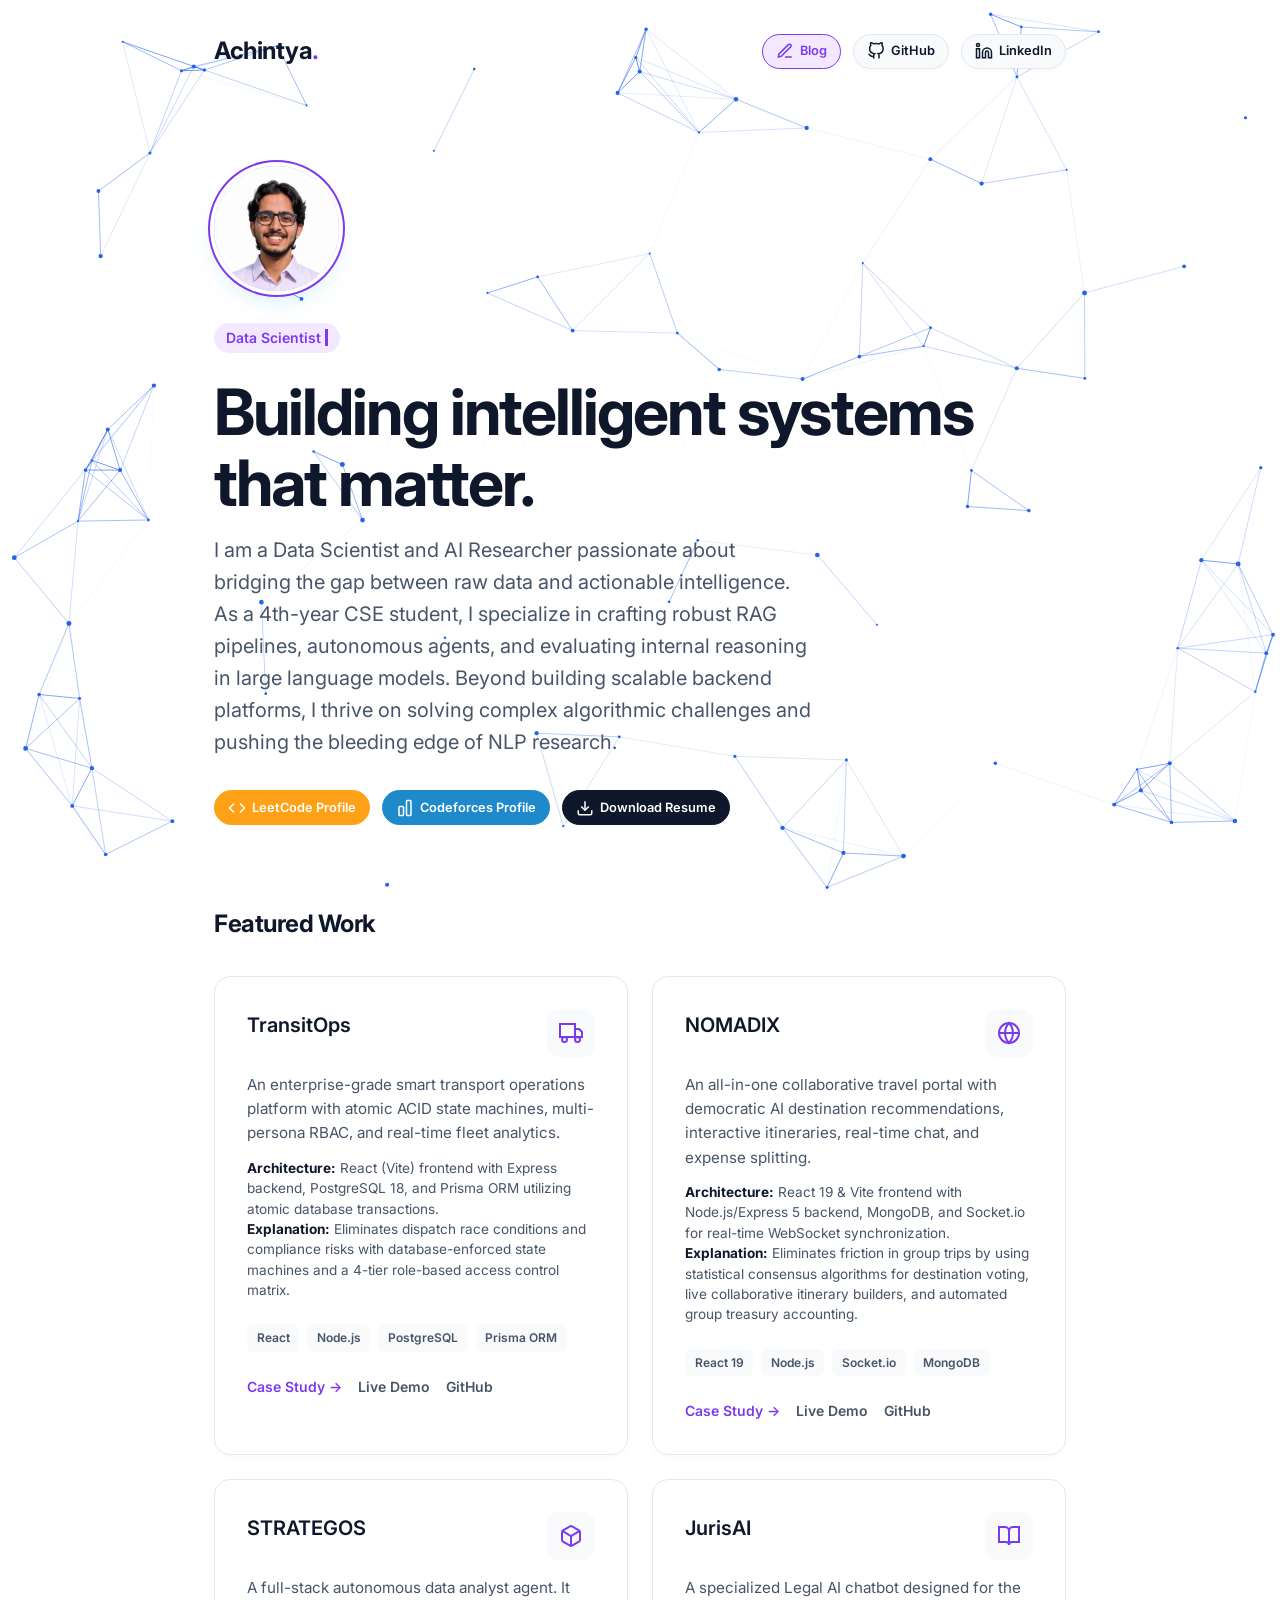
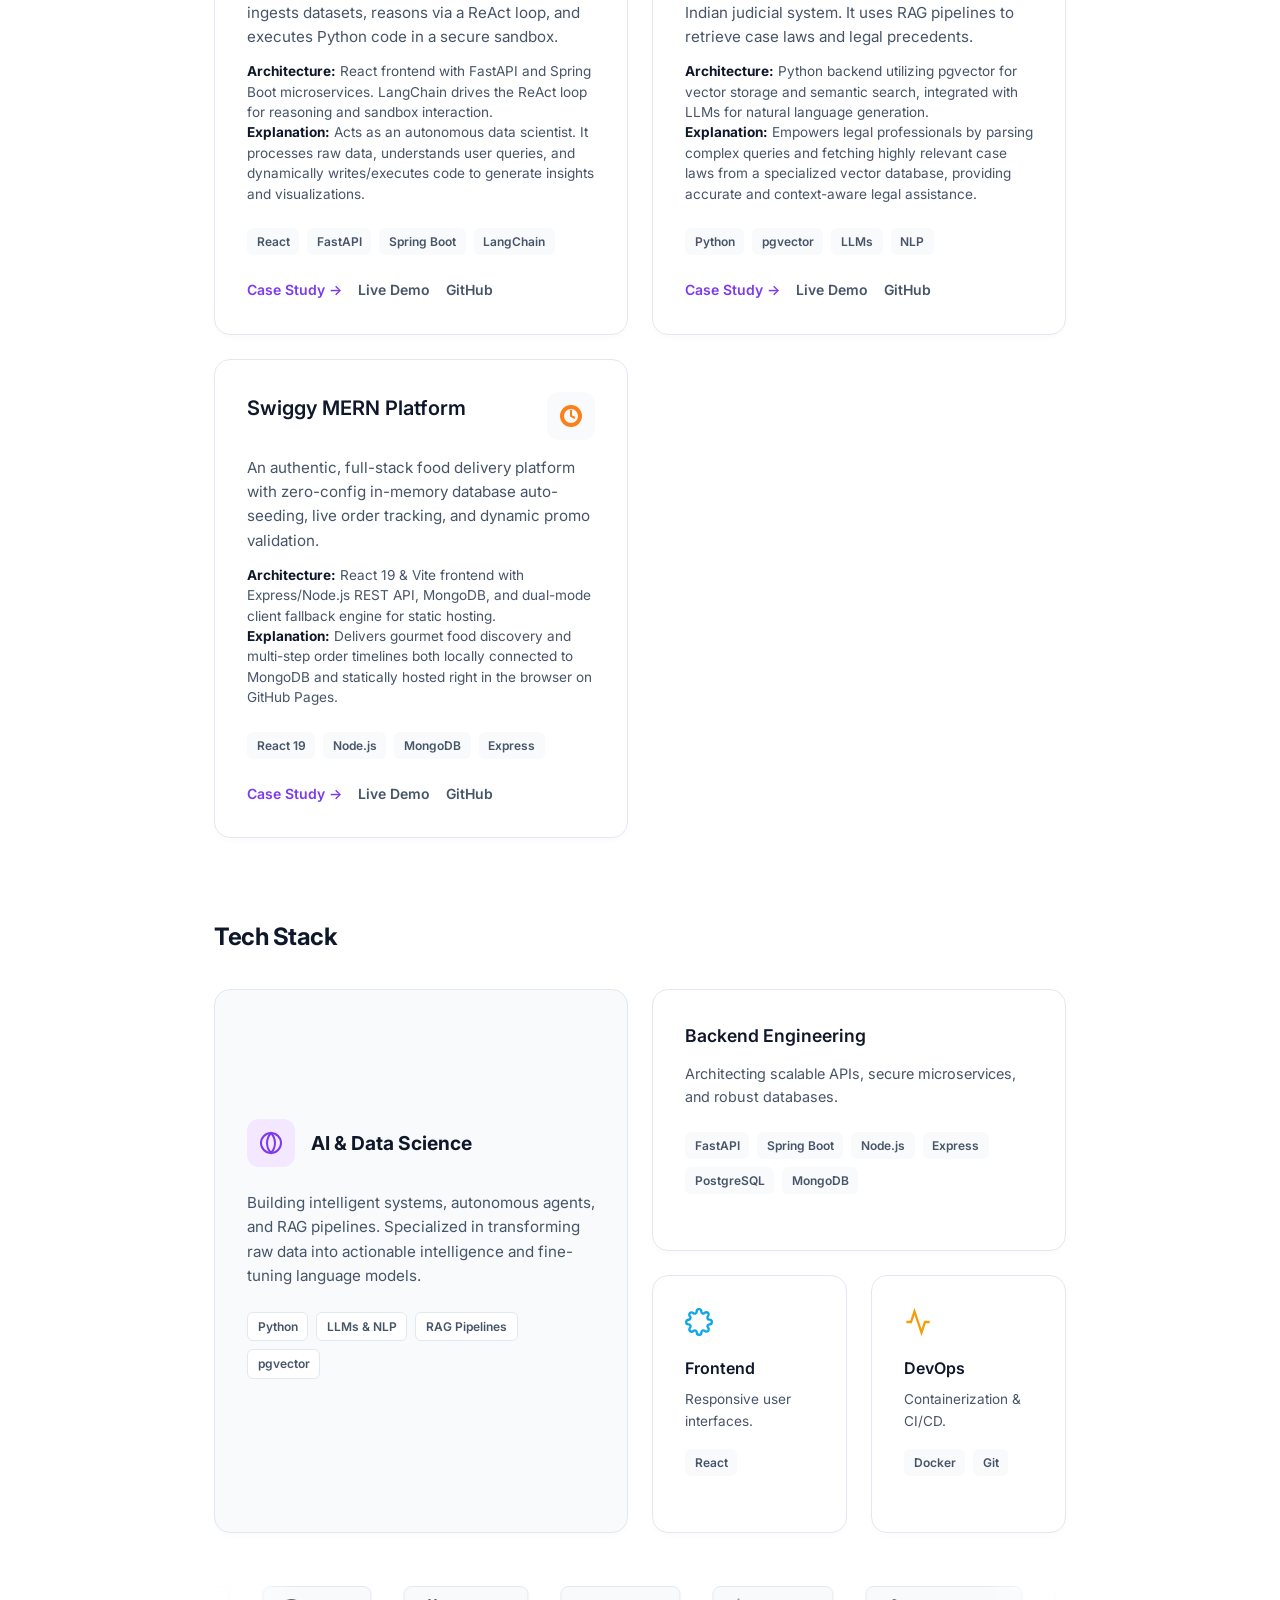
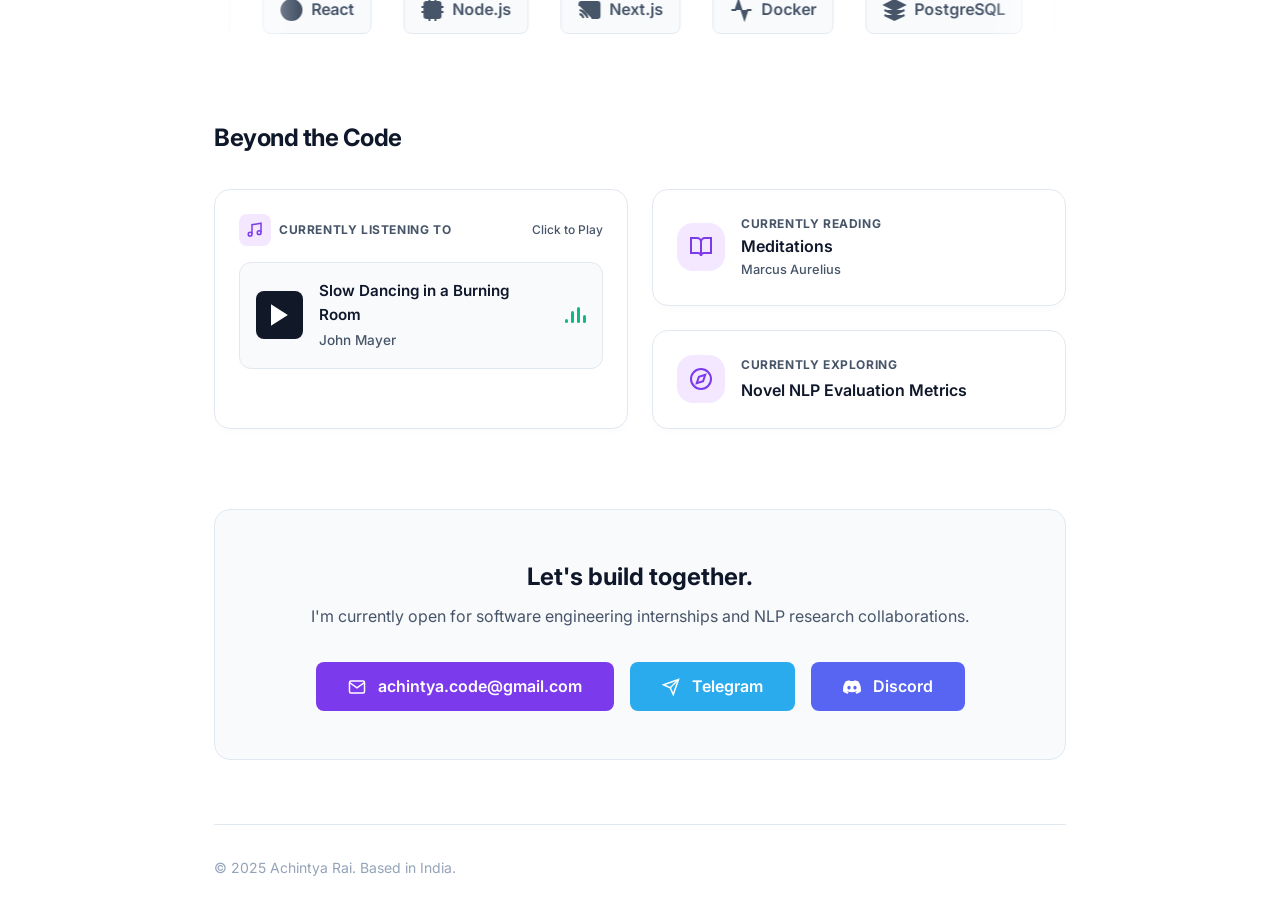
==== commit d8c4b7e4: "Update portfolio: add Swiggy case study and remove Personal Data Twin" ====
--- a/index.html
+++ b/index.html
@@ -246,34 +246,13 @@
             <span class="tech-tag">Express</span>
           </div>
           <div class="project-links">
-            <a href="https://raiyashu2004.github.io/swiggy-clone-mern/" target="_blank" class="primary">Live Demo &rarr;</a>
+            <a href="swiggy.html" class="primary">Case Study &rarr;</a>
+            <a href="https://raiyashu2004.github.io/swiggy-clone-mern/" target="_blank" class="secondary">Live Demo</a>
             <a href="https://github.com/raiyashu2004/swiggy-clone-mern" target="_blank" class="secondary">GitHub</a>
           </div>
         </div>
 
-        <!-- Personal Data Twin -->
-        <div class="card">
-          <div class="project-header">
-            <h3 class="project-title">Personal Data Twin</h3>
-            <div class="project-icon">
-              <svg width="24" height="24" viewBox="0 0 24 24" fill="none" stroke="currentColor" stroke-width="2"><path d="M17 21v-2a4 4 0 0 0-4-4H5a4 4 0 0 0-4 4v2"></path><circle cx="9" cy="7" r="4"></circle><path d="M23 21v-2a4 4 0 0 0-3-3.87"></path><path d="M16 3.13a4 4 0 0 1 0 7.75"></path></svg>
-            </div>
-          </div>
-          <p class="project-desc" style="margin-bottom: 0.75rem;">An autonomous personal knowledge graph and digital identity agent that synthesizes fragmented data into an interactive persona repository.</p>
-          <div style="font-size: 0.85rem; color: var(--text-muted); margin-bottom: 1.5rem; line-height: 1.5;">
-            <strong style="color: var(--text-main);">Architecture:</strong> Next.js / React frontend with vector embeddings and knowledge graph query processing.<br/>
-            <strong style="color: var(--text-main);">Explanation:</strong> Acts as an intelligent digital memory clone capable of contextual Q&A, summarizing research notes, and maintaining persona consistency across interactions.
-          </div>
-          <div class="tech-tags">
-            <span class="tech-tag">Next.js</span>
-            <span class="tech-tag">AI Agents</span>
-            <span class="tech-tag">Vector DB</span>
-          </div>
-          <div class="project-links">
-            <a href="https://personal-data-twin.vercel.app" target="_blank" class="primary">Live Demo &rarr;</a>
-            <a href="https://github.com/raiyashu2004/personal-data-twin" target="_blank" class="secondary">GitHub</a>
-          </div>
-        </div>
+
       </section>
 
       <!-- Tech Stack (Full Width) -->
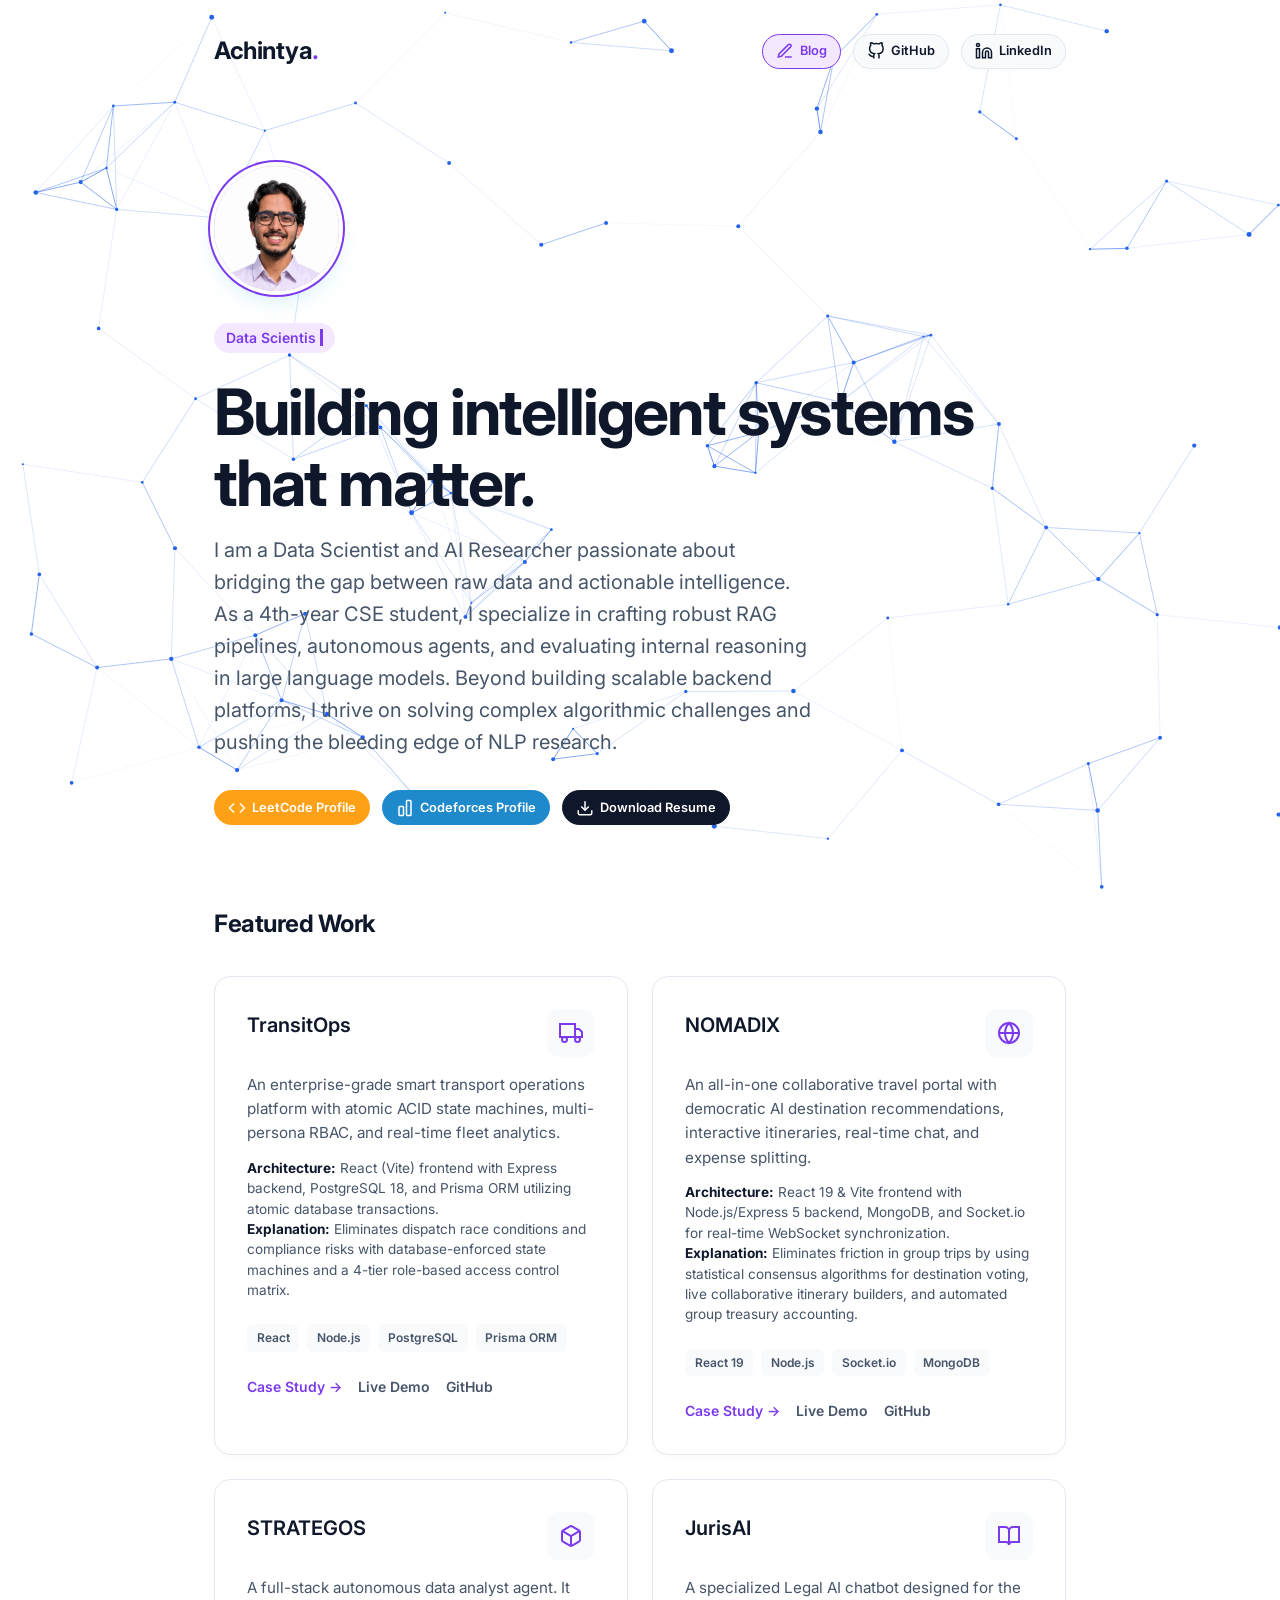
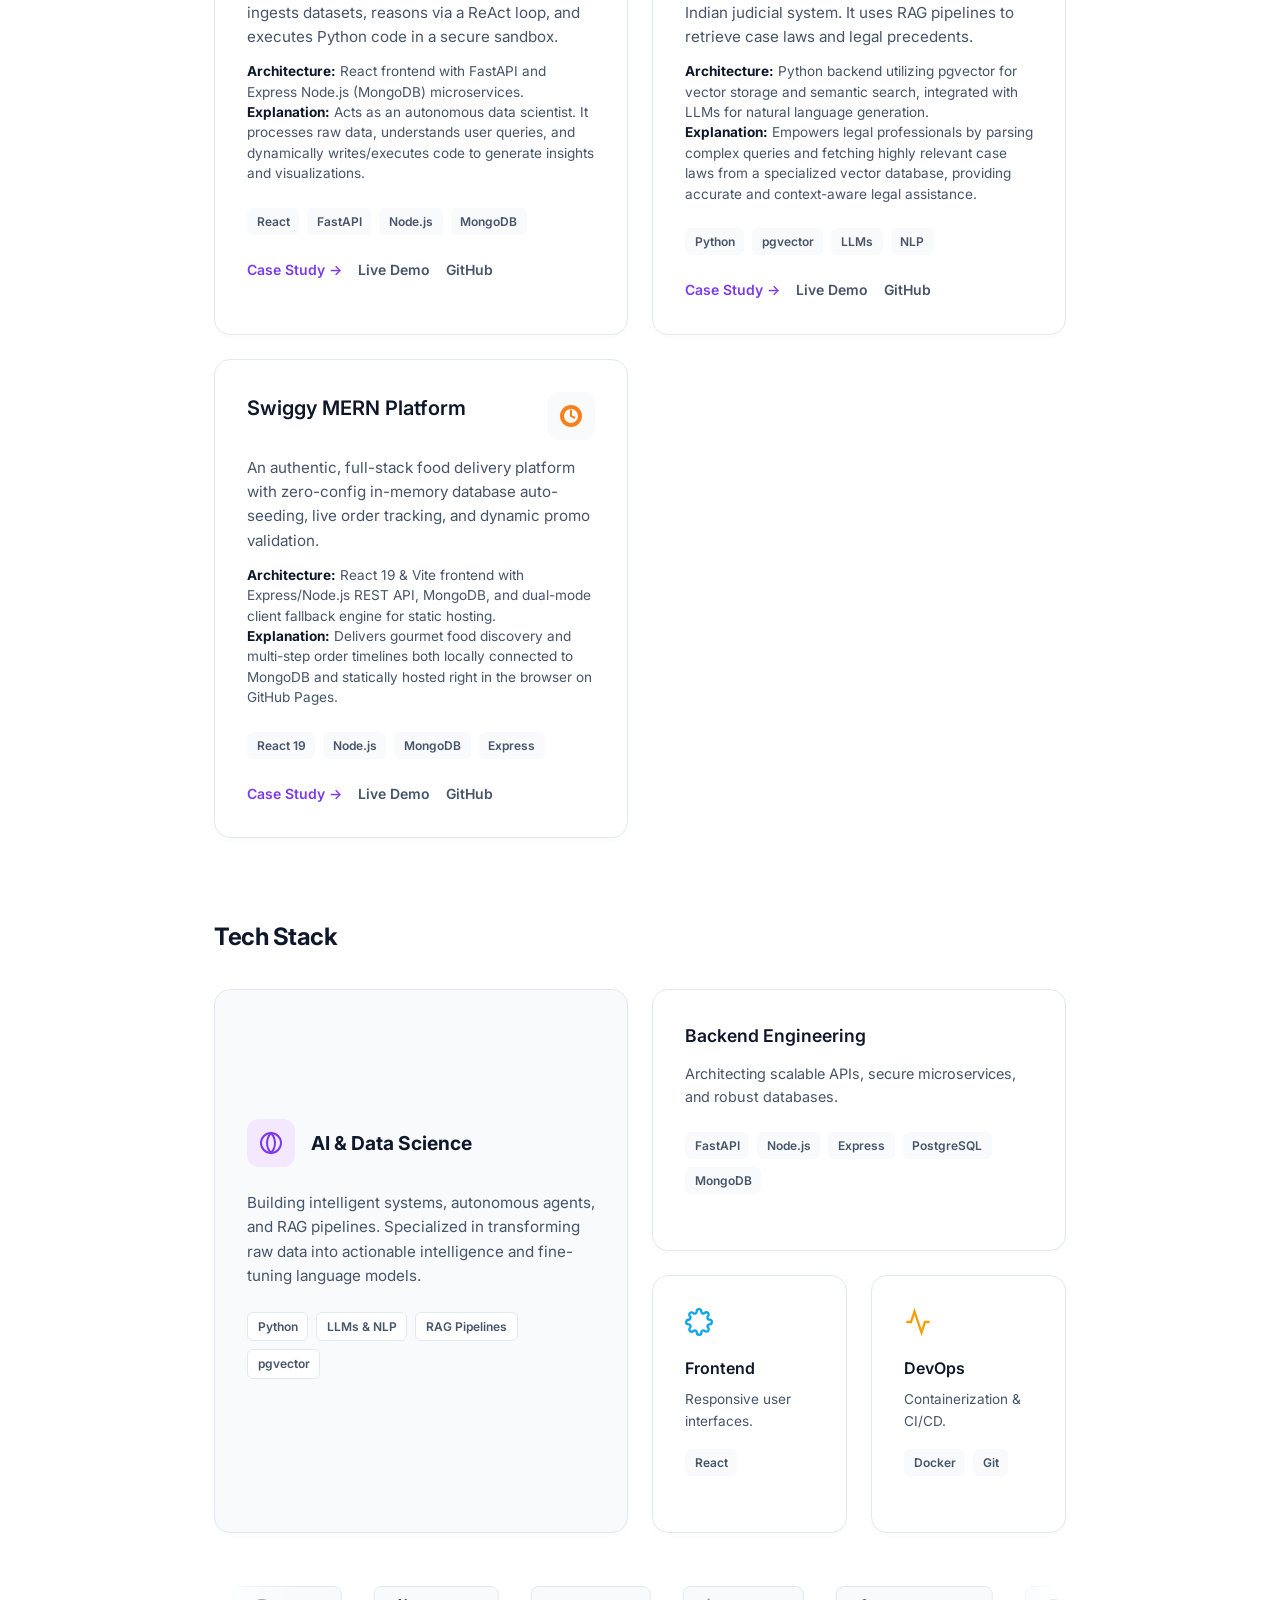
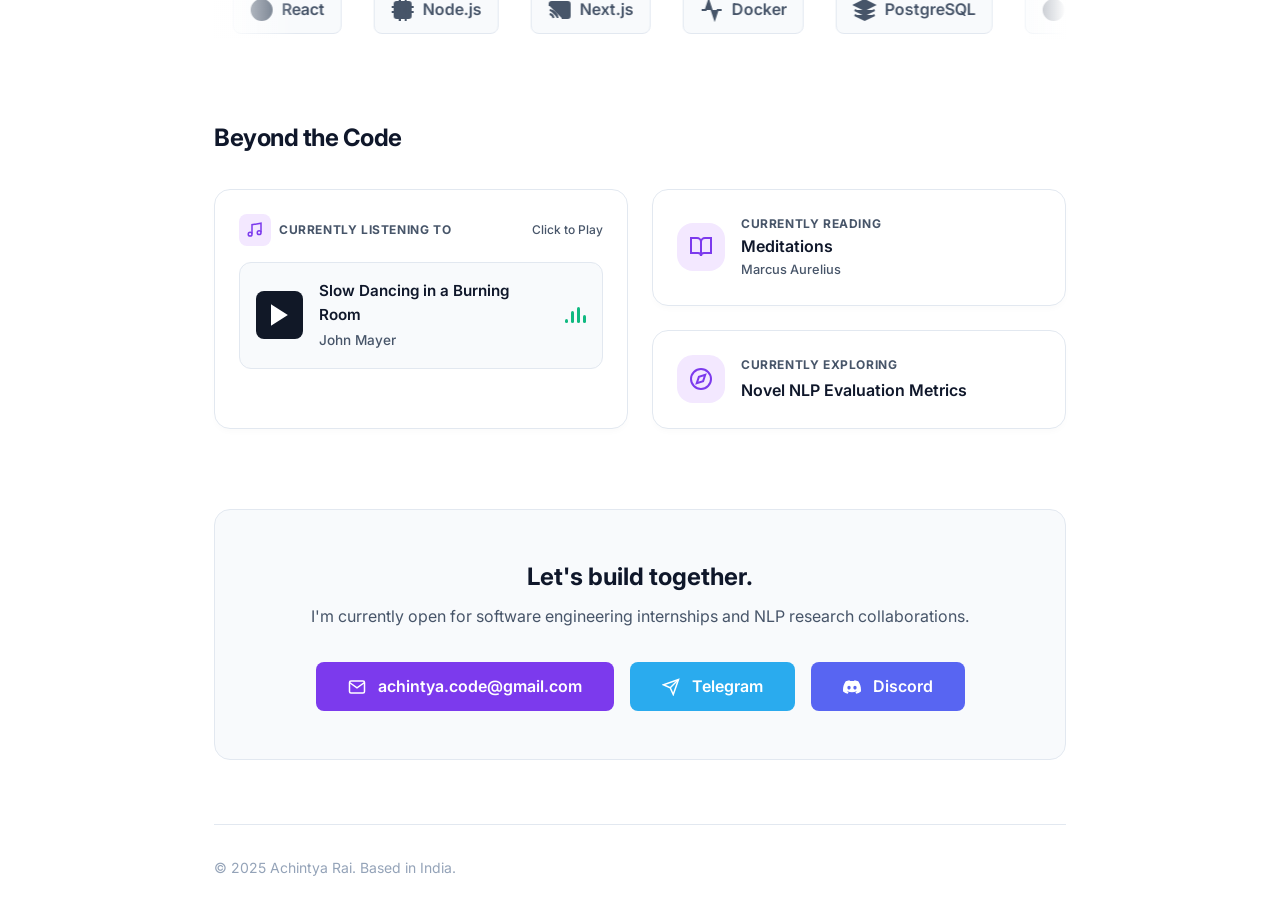
==== commit de88af0b: "docs: update STRATEGOS architecture references in portfolio" ====
--- a/index.html
+++ b/index.html
@@ -185,14 +185,14 @@
           </div>
           <p class="project-desc" style="margin-bottom: 0.75rem;">A full-stack autonomous data analyst agent. It ingests datasets, reasons via a ReAct loop, and executes Python code in a secure sandbox.</p>
           <div style="font-size: 0.85rem; color: var(--text-muted); margin-bottom: 1.5rem; line-height: 1.5;">
-            <strong style="color: var(--text-main);">Architecture:</strong> React frontend with FastAPI and Spring Boot microservices. LangChain drives the ReAct loop for reasoning and sandbox interaction.<br/>
+            <strong style="color: var(--text-main);">Architecture:</strong> React frontend with FastAPI and Express Node.js (MongoDB) microservices.<br/>
             <strong style="color: var(--text-main);">Explanation:</strong> Acts as an autonomous data scientist. It processes raw data, understands user queries, and dynamically writes/executes code to generate insights and visualizations.
           </div>
           <div class="tech-tags">
             <span class="tech-tag">React</span>
             <span class="tech-tag">FastAPI</span>
-            <span class="tech-tag">Spring Boot</span>
-            <span class="tech-tag">LangChain</span>
+            <span class="tech-tag">Node.js</span>
+            <span class="tech-tag">MongoDB</span>
           </div>
           <div class="project-links">
             <a href="strategos.html" class="primary">Case Study &rarr;</a>
@@ -283,7 +283,6 @@
             <p style="color: var(--text-muted); font-size: 0.9rem; margin-bottom: 1.5rem; flex-grow: 1; position: relative; z-index: 2;">Architecting scalable APIs, secure microservices, and robust databases.</p>
             <div class="tech-tags" style="position: relative; z-index: 2;">
               <span class="tech-tag">FastAPI</span>
-              <span class="tech-tag">Spring Boot</span>
               <span class="tech-tag">Node.js</span>
               <span class="tech-tag">Express</span>
               <span class="tech-tag">PostgreSQL</span>
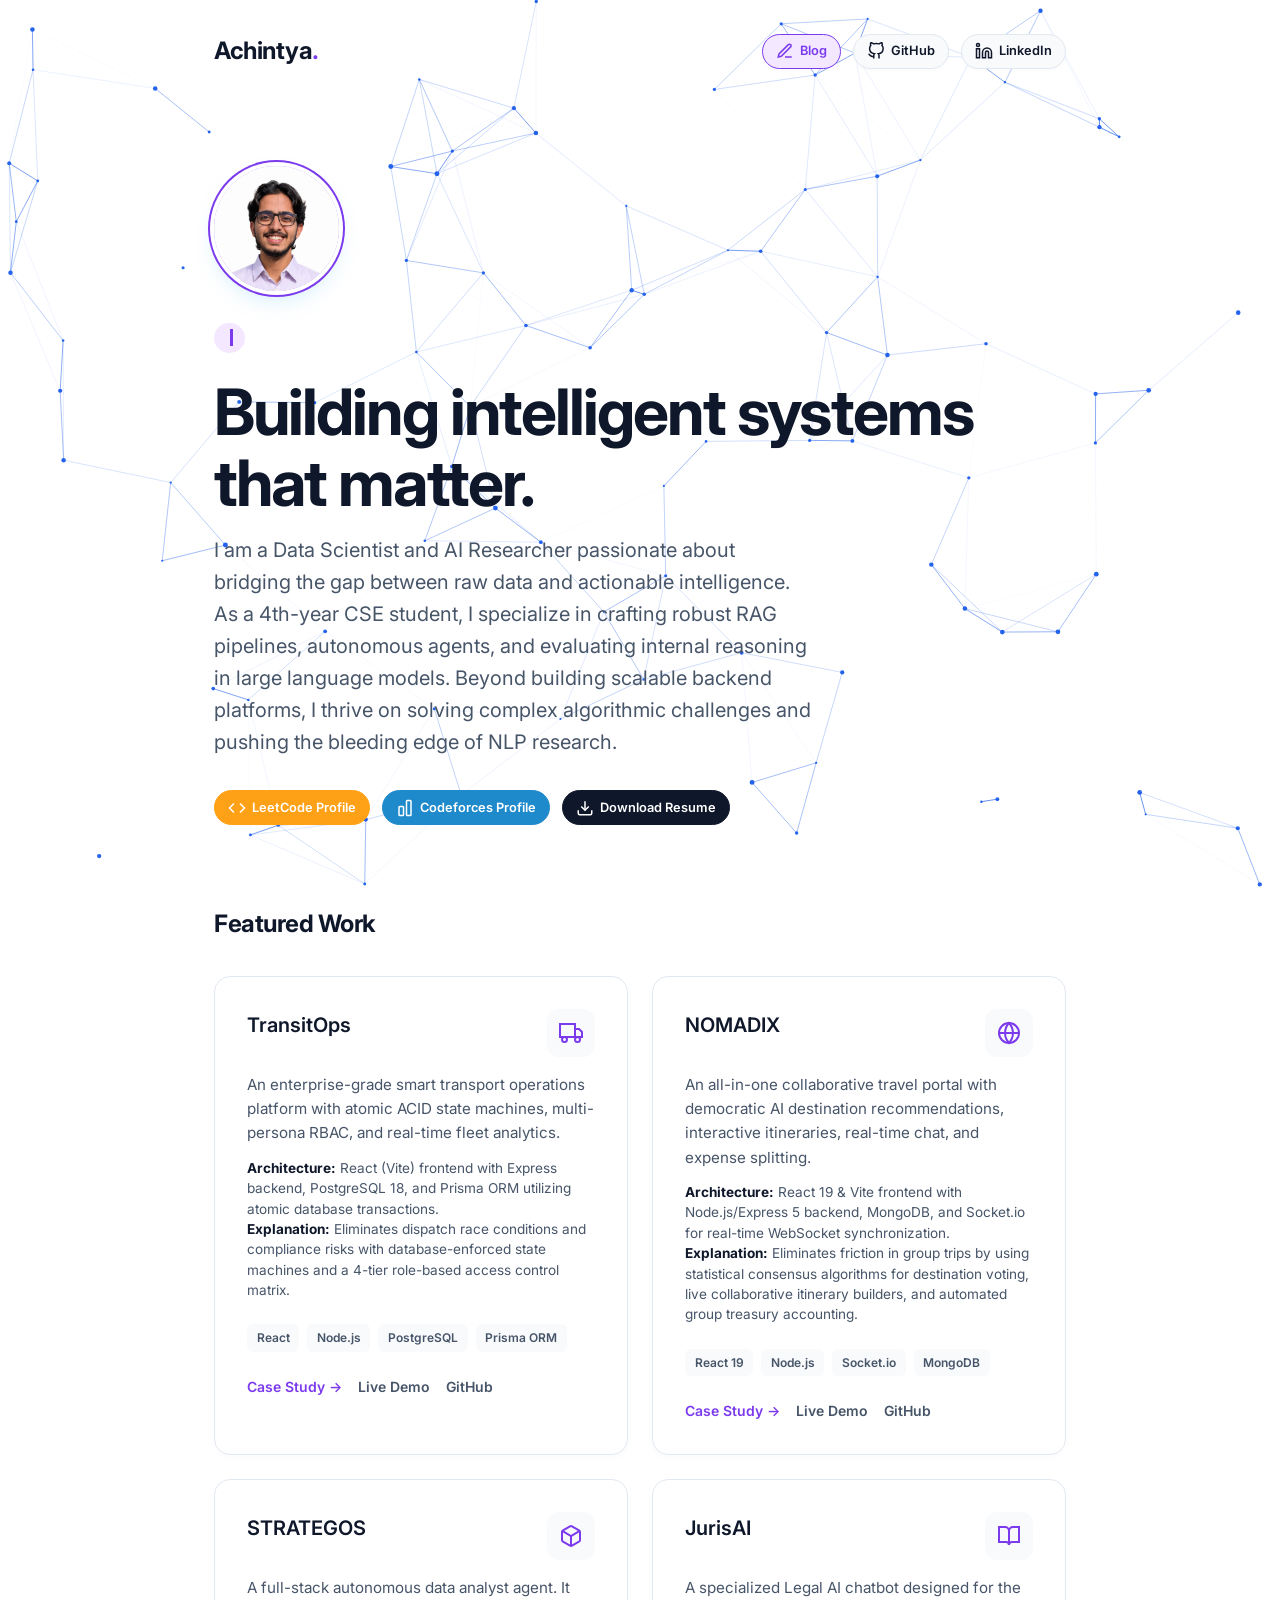
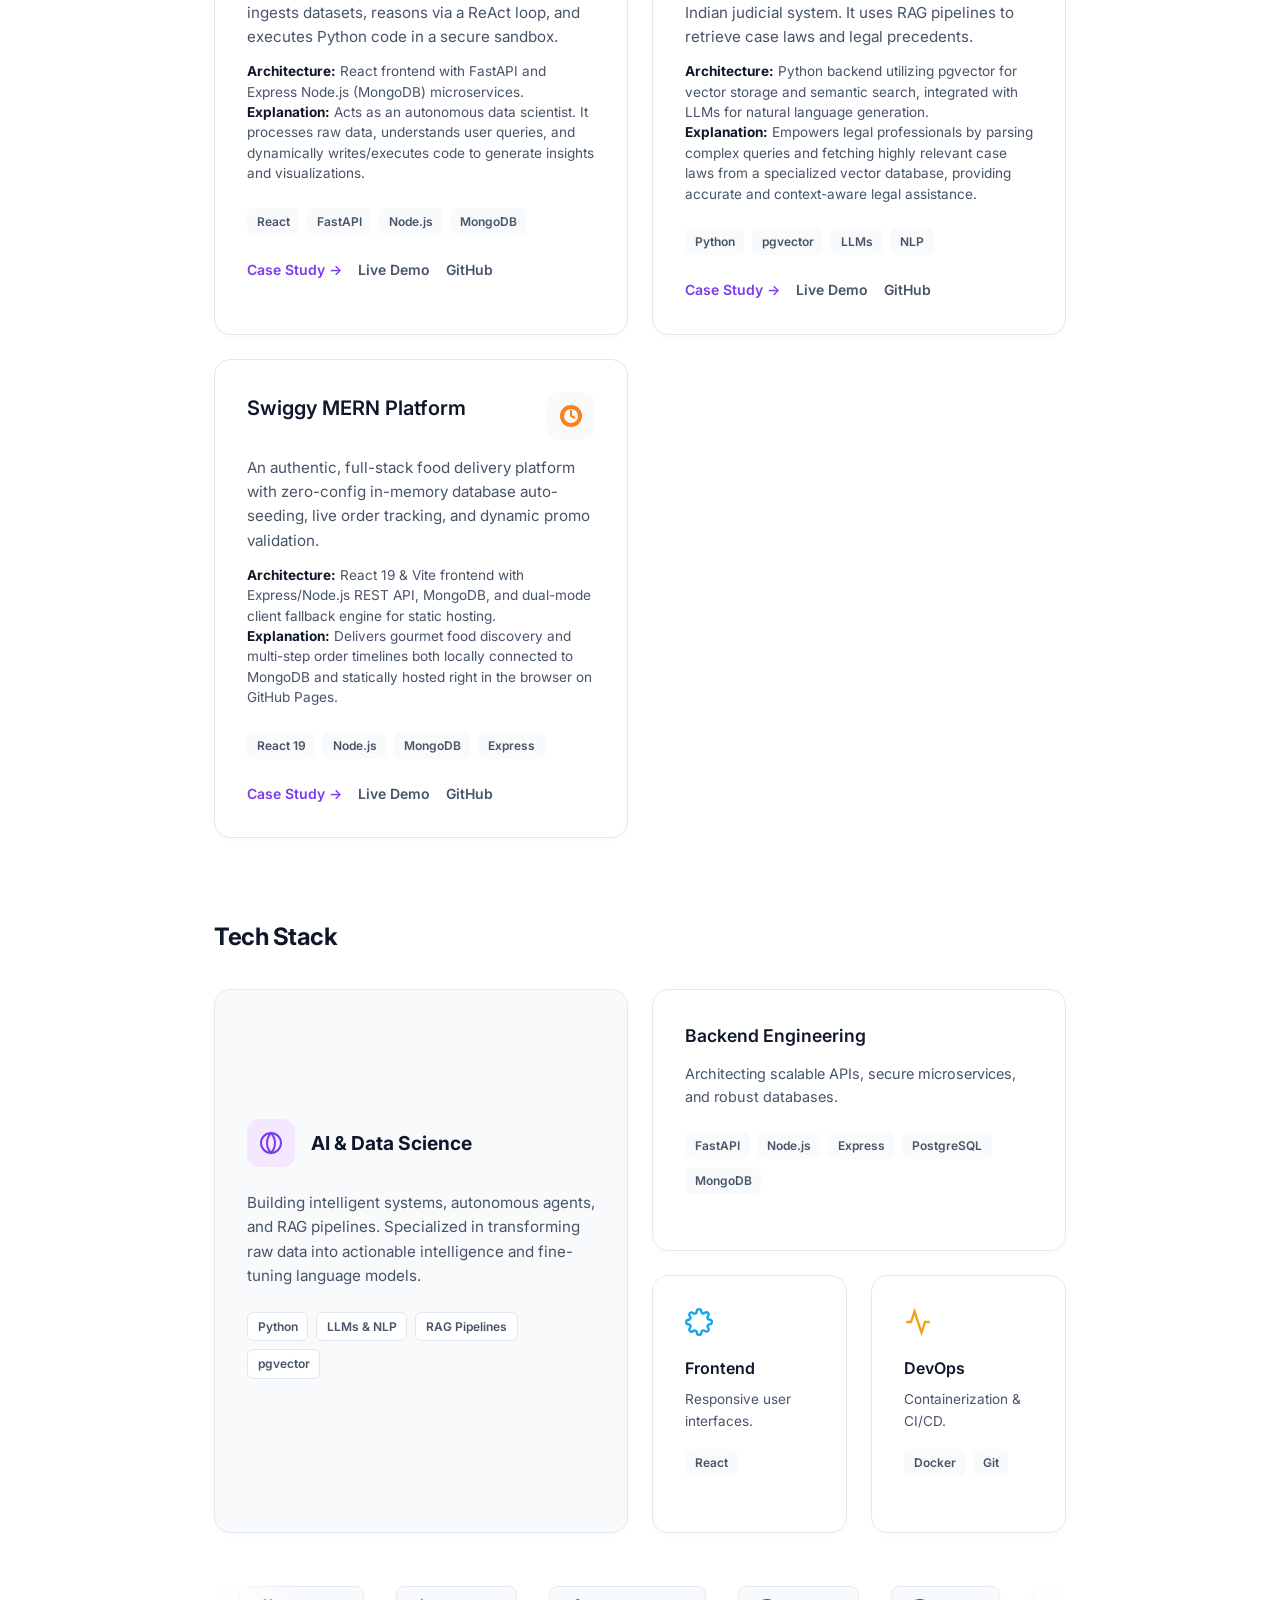
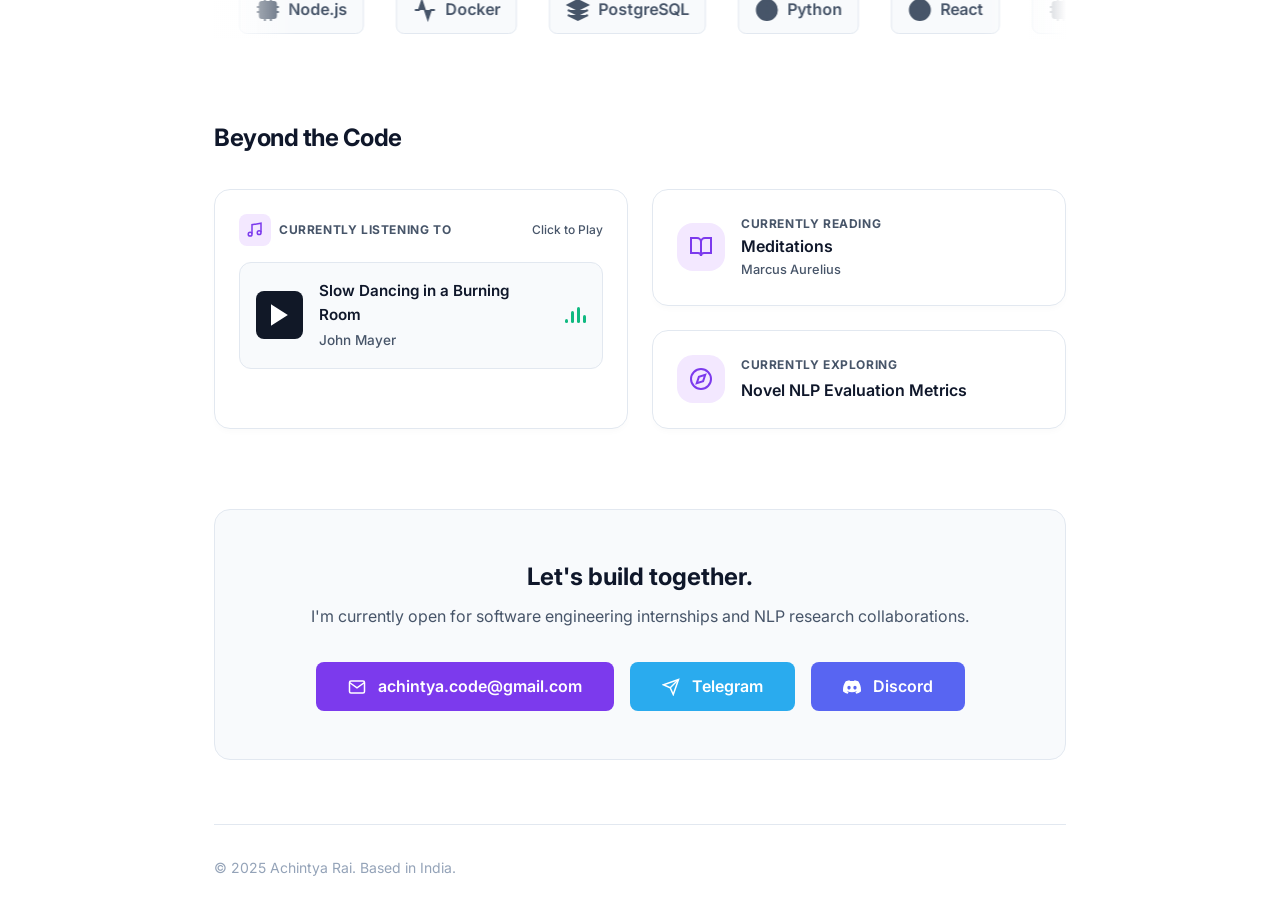
==== commit 1405f001: "chore: remove Next.js from tech stack logo loop" ====
--- a/index.html
+++ b/index.html
@@ -340,12 +340,6 @@
                 <span class="logoloop__node">
                   <svg viewBox="0 0 24 24" fill="none" stroke="currentColor" stroke-width="2"><rect x="4" y="4" width="16" height="16" rx="2" ry="2"></rect><rect x="9" y="9" width="6" height="6"></rect><line x1="9" y1="1" x2="9" y2="4"></line><line x1="15" y1="1" x2="15" y2="4"></line><line x1="9" y1="20" x2="9" y2="23"></line><line x1="15" y1="20" x2="15" y2="23"></line><line x1="20" y1="9" x2="23" y2="9"></line><line x1="20" y1="14" x2="23" y2="14"></line><line x1="1" y1="9" x2="4" y2="9"></line><line x1="1" y1="14" x2="4" y2="14"></line></svg>
                   Node.js
-                </span>
-              </li>
-              <li class="logoloop__item" role="listitem">
-                <span class="logoloop__node">
-                  <svg viewBox="0 0 24 24" fill="none" stroke="currentColor" stroke-width="2"><path d="M2 16.1A5 5 0 0 1 5.9 20M2 12.05A9 9 0 0 1 9.95 20M2 8V6a2 2 0 0 1 2-2h16a2 2 0 0 1 2 2v12a2 2 0 0 1-2 2h-6"></path><line x1="2" y1="20" x2="2.01" y2="20"></line></svg>
-                  Next.js
                 </span>
               </li>
               <li class="logoloop__item" role="listitem">
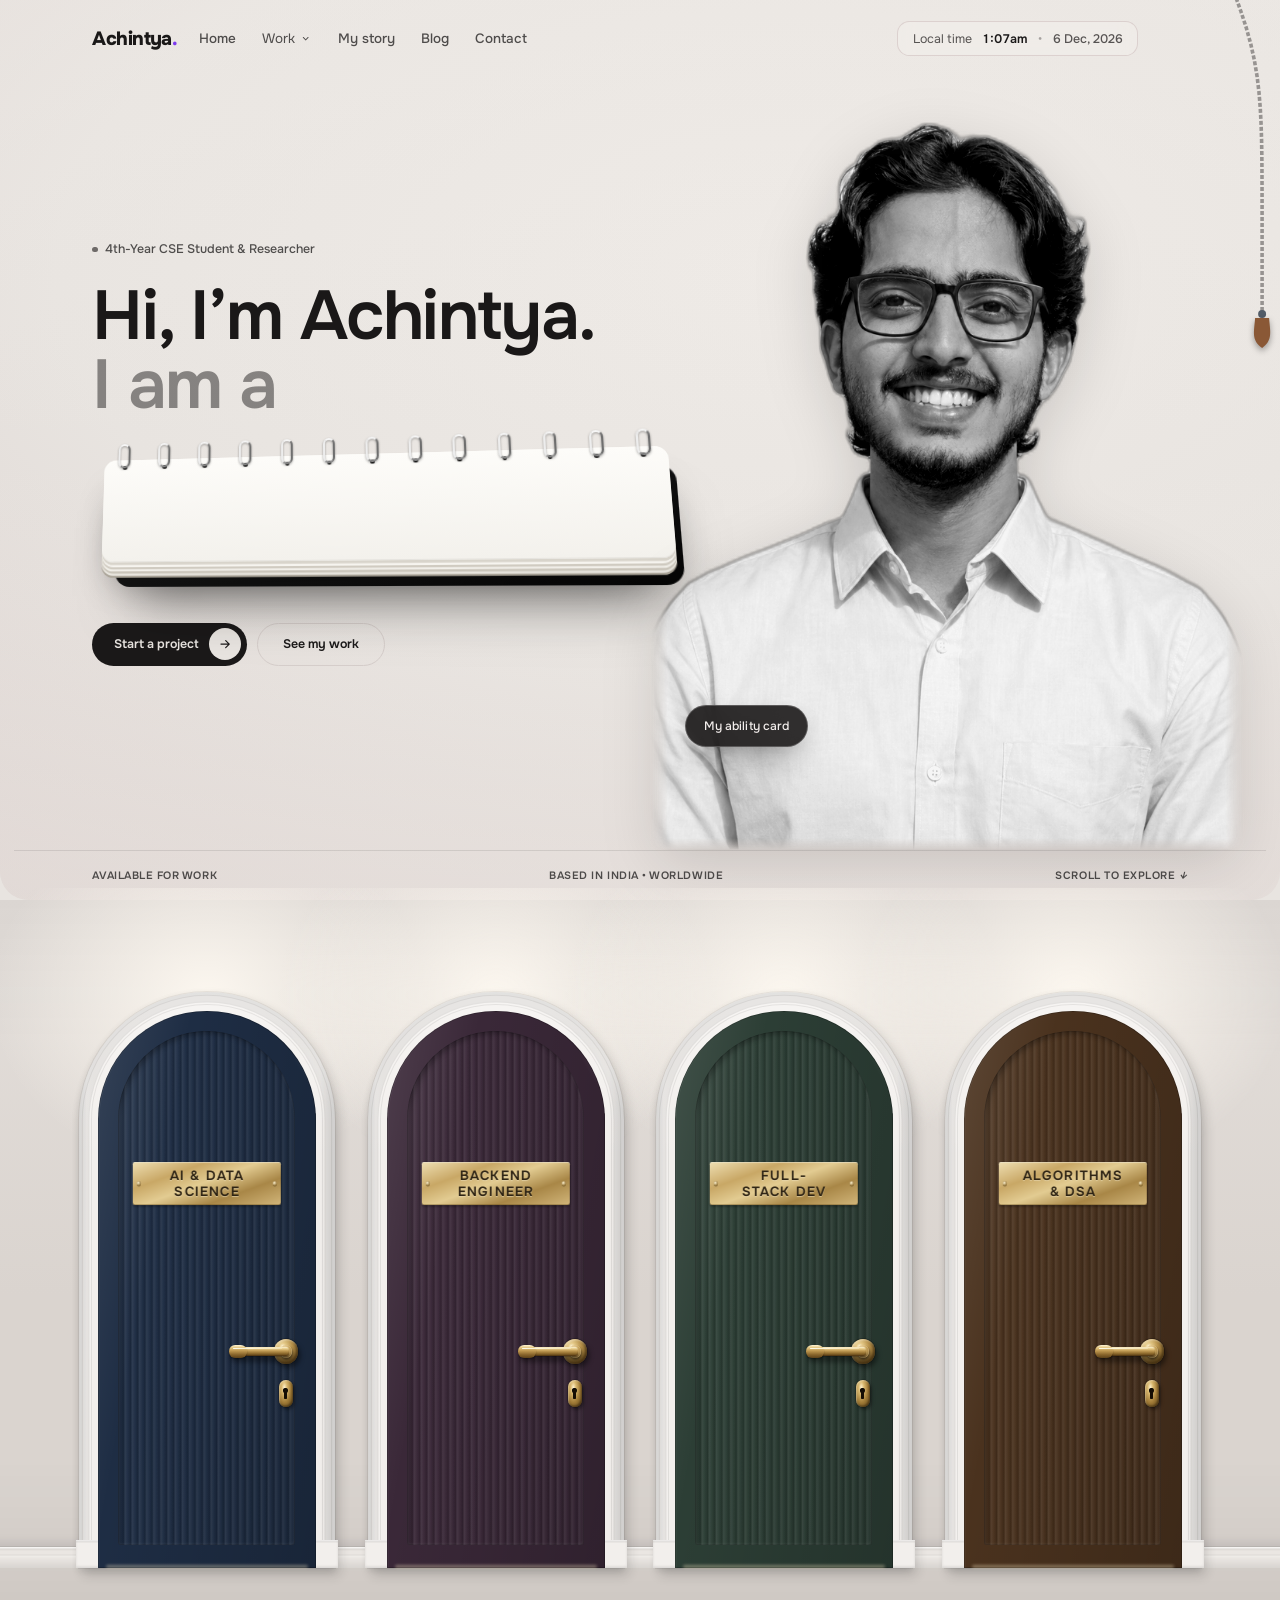
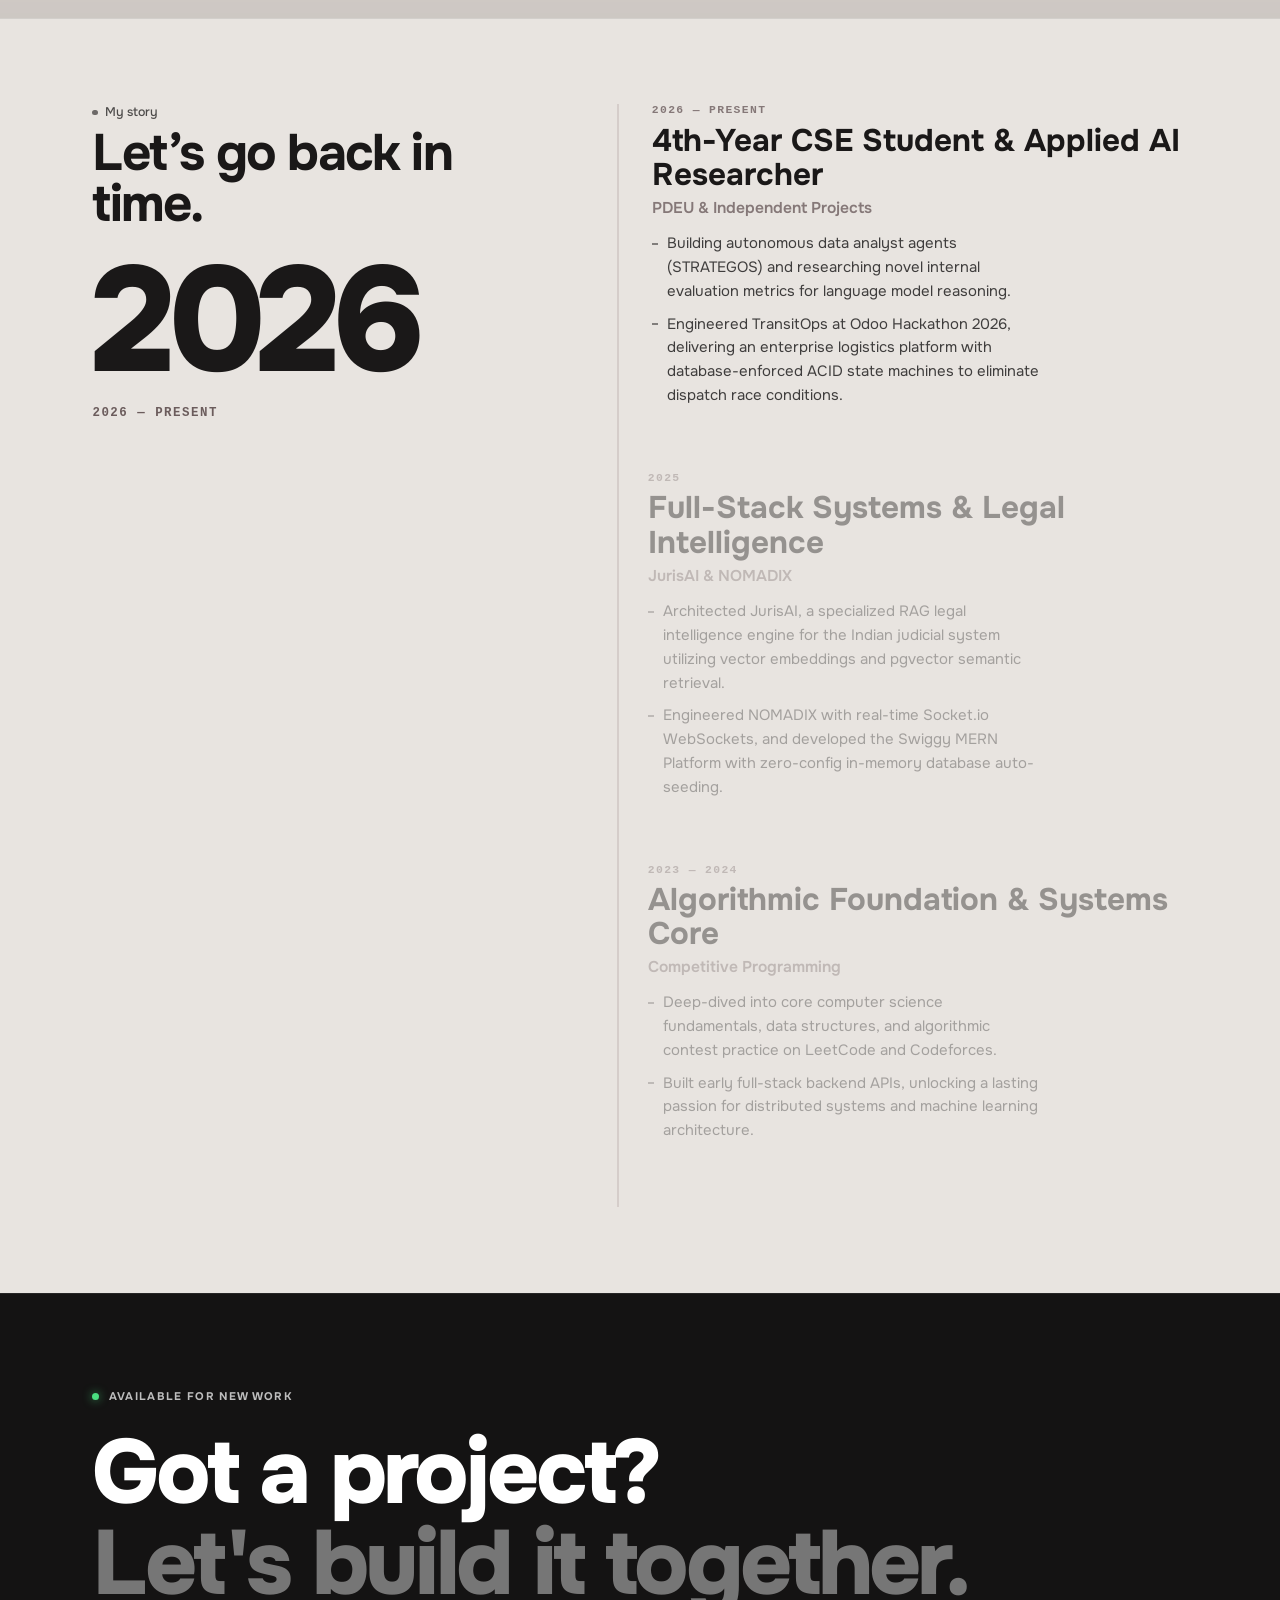
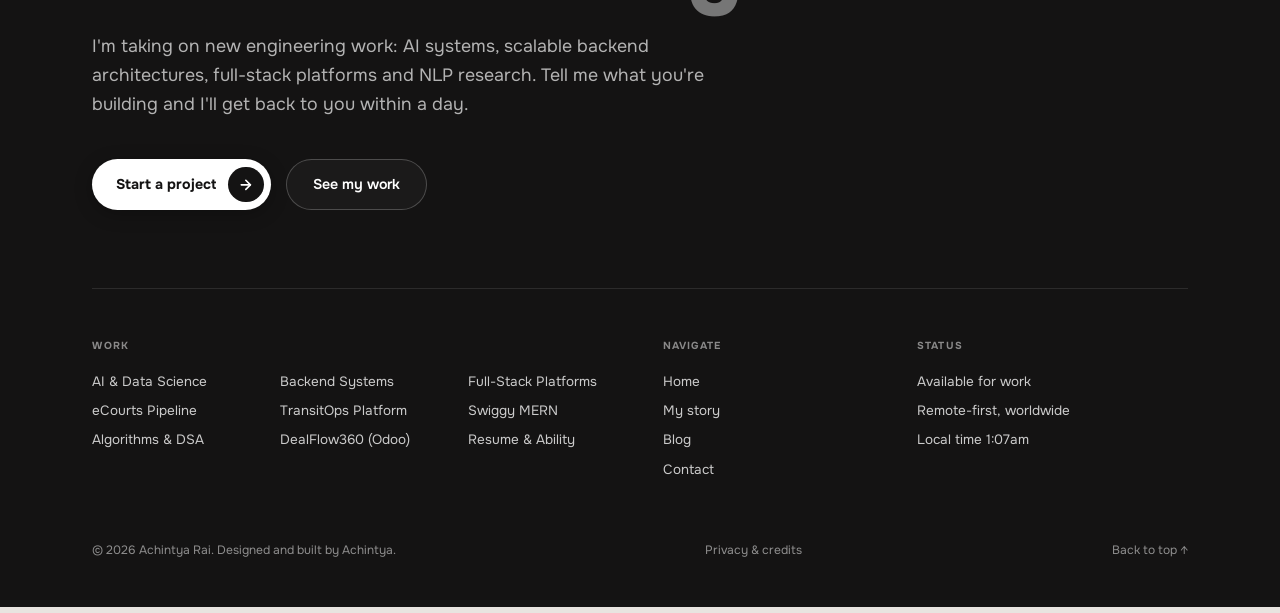
==== commit b6d2db11: "Revamp portfolio with 3D doors showcase, 3D project visuals, and Web3Forms contact form - Added 4 in" ====
--- a/index.html
+++ b/index.html
@@ -1,635 +1,4628 @@
 <!DOCTYPE html>
 <html lang="en">
 <head>
-  <meta charset="UTF-8" />
-  <meta name="viewport" content="width=device-width, initial-scale=1.0" />
-  <title>Achintya Rai</title>
-  <meta name="description" content="Portfolio of Achintya Rai, Data Scientist & Backend Engineer." />
-  <link rel="preconnect" href="https://fonts.googleapis.com" />
-  <link rel="preconnect" href="https://fonts.gstatic.com" crossorigin />
-  <link href="https://fonts.googleapis.com/css2?family=Inter:wght@300;400;500;600;700&display=swap" rel="stylesheet" />
-  <link rel="icon" href="favicon.svg" type="image/svg+xml">
-  <link rel="stylesheet" href="styles.css" />
-  <link rel="stylesheet" href="magic-bento.css" />
-  <link rel="stylesheet" href="logo-loop.css" />
-  <script src="https://cdnjs.cloudflare.com/ajax/libs/gsap/3.12.2/gsap.min.js"></script>
-  <style>
-    .bento-grid {
-      display: grid;
-      grid-template-columns: repeat(4, 1fr);
-      gap: 1.5rem;
-    }
-    .bento-item {
-      background: var(--bg);
-      border: 1px solid var(--border);
-      border-radius: var(--radius);
-      padding: 2rem;
-      box-shadow: 0 4px 6px -1px rgba(0, 0, 0, 0.02);
-      transition: transform 0.2s, box-shadow 0.2s;
-      display: flex;
-      flex-direction: column;
-    }
-    .bento-item:hover {
-      transform: translateY(-2px);
-      box-shadow: 0 10px 15px -3px rgba(0, 0, 0, 0.05);
-      border-color: var(--border-hover);
-    }
-    .bento-large { grid-column: span 2; grid-row: span 2; }
-    .bento-wide { grid-column: span 2; }
-    .bento-square { grid-column: span 1; }
-    @media (max-width: 768px) {
-      .bento-grid { grid-template-columns: 1fr; }
-      .bento-large, .bento-wide, .bento-square { grid-column: span 1; grid-row: auto; }
-    }
-  </style>
+<meta charset="UTF-8" />
+<meta name="viewport" content="width=device-width, initial-scale=1.0" />
+<title>Achintya Rai — Data Scientist &amp; Backend Engineer</title>
+<meta name="description" content="Portfolio of Achintya Rai: Data science, AI research, RAG pipelines, and backend systems." />
+<link rel="icon" href="favicon.svg" type="image/svg+xml">
+<link rel="preconnect" href="https://fonts.googleapis.com">
+<link rel="preconnect" href="https://fonts.gstatic.com" crossorigin>
+<link href="https://fonts.googleapis.com/css2?family=Onest:wght@300;400;500;600;700;800&family=Bricolage+Grotesque:opsz,wght@12..96,600;12..96,800&display=swap" rel="stylesheet">
+<meta name="theme-color" content="#1A1818" />
+
+<style>
+/* =====================================================================
+   CORE DESIGN TOKENS (Identical to therishithakor.com aesthetic)
+   ===================================================================== */
+:root {
+  --background: #E8E4E0;
+  --foreground: #1A1818;
+  --ink: #1A1818;
+  --muted: #857878;
+  --subtle: #B5A8A8;
+  --line: #D5CDCA;
+  --surface: #DED8D4;
+  --surface-2: #D3CBC8;
+  --accent: #6B5C5C;
+  --accent-from: #C4B0B0;
+  --accent-to: #6B5C5C;
+  --hero-from: #EEEAE6;
+  --hero-mid: #E8E4E0;
+  --hero-to: #D8CDCA;
+  --radius-pill: 9999px;
+  --radius-card: 2rem;
+  --radius-card-sm: 1.25rem;
+  --radius-control: 0.875rem;
+  --container-shell: 88rem;
+  --font: 'Onest', -apple-system, BlinkMacSystemFont, 'Segoe UI', Roboto, sans-serif;
+  --e-line: cubic-bezier(.215,.61,.355,1);
+  --e-spring: cubic-bezier(.22,1,.36,1);
+  --e-soft: cubic-bezier(.16,1,.3,1);
+  --e-snap: cubic-bezier(.2,.8,.2,1);
+  --bar-h: 3.5rem;
+  --gut-lg: 5.5rem;
+  
+  --fg-rgb: 26, 24, 24;
+  --chip-bg: rgba(242, 238, 235, 0.55);
+  --chip-bg-h: rgba(242, 238, 235, 0.9);
+  --chip-line: rgba(196, 176, 176, 0.45);
+  --btn-bg: #1A1818;
+  --btn-fg: #E8E4E0;
+  --btn-badge-bg: #E8E4E0;
+  --btn-badge-fg: #1A1818;
+  --outline-h: rgba(196, 176, 176, 0.18);
+  --vig: rgba(240, 236, 232, 0.35);
+  --panel: #F0ECE9;
+  --field: rgba(196, 176, 176, 0.12);
+  --wall: #DAD4CF;
+  --wall-hi: #E4DFDB;
+  --floor: #C2AE98;
+  --floor-2: #A8937E;
+  --casing: #F2EFEC;
+  --base: #EAE6E2;
+  --lamp: rgba(255, 250, 242, 0.9);
+  --rim: rgba(255, 255, 255, 0.95);
+  --lift: rgba(26, 24, 24, 0.3);
+  --glow: 255, 240, 200;
+  --room: #FBFAF8;
+  --room-sh: rgba(26, 24, 24, 0.1);
+  --dinfo-accent: #8c5340;
+  color-scheme: light;
+}
+
+html[data-mode="dark"] {
+  --background: #1A1818;
+  --foreground: #E8E4E0;
+  --fg-rgb: 232, 228, 224;
+  --line: rgba(196, 176, 176, 0.16);
+  --surface: #252121;
+  --surface-2: #302A2A;
+  --chip-bg: rgba(196, 176, 176, 0.08);
+  --chip-bg-h: rgba(196, 176, 176, 0.16);
+  --chip-line: rgba(196, 176, 176, 0.16);
+  --btn-bg: #E8E4E0;
+  --btn-fg: #1A1818;
+  --btn-badge-bg: #1A1818;
+  --btn-badge-fg: #E8E4E0;
+  --outline-h: rgba(196, 176, 176, 0.08);
+  --vig: rgba(0, 0, 0, 0.22);
+  --panel: #221F1F;
+  --field: rgba(196, 176, 176, 0.06);
+  --scrim: rgba(0, 0, 0, 0.6);
+  --wall: #1F1C1C;
+  --wall-hi: #262222;
+  --floor: #2B221C;
+  --floor-2: #1A1410;
+  --casing: #3A3434;
+  --base: #2F2A2A;
+  --lamp: rgba(232, 214, 210, 0.06);
+  --rim: rgba(214, 196, 196, 0.22);
+  --lift: rgba(0, 0, 0, 0.7);
+  --glow: 214, 196, 196;
+  --room: #050505;
+  --room-sh: rgba(0, 0, 0, 0.85);
+  --dinfo-accent: #D9C6C6;
+  color-scheme: dark;
+}
+
+* { box-sizing: border-box; margin: 0; padding: 0; }
+html {
+  font-size: 16px;
+  -webkit-font-smoothing: antialiased;
+  background: var(--background);
+  scroll-behavior: smooth;
+  overflow-x: clip;
+}
+@media (max-width: 1920px) { html { font-size: 0.833333vw; } }
+@media (max-width: 1440px) { html { font-size: 1.111111vw; } }
+@media (max-width: 1024px) { html { font-size: 1.5625vw; } }
+@media (max-width: 640px) { html { font-size: 4.444444vw; } }
+
+body {
+  background: var(--background);
+  color: var(--foreground);
+  font-family: var(--font);
+  overflow-x: clip;
+  min-height: 100vh;
+  transition: background 0.35s ease, color 0.35s ease;
+}
+a { color: inherit; text-decoration: none; }
+button { font: inherit; color: inherit; background: none; border: none; cursor: pointer; }
+ul, ol { list-style: none; }
+img { display: block; max-width: 100%; }
+.tnum { font-variant-numeric: tabular-nums; }
+.sr-only { position: absolute; width: 1px; height: 1px; padding: 0; margin: -1px; overflow: hidden; clip: rect(0,0,0,0); border: 0; }
+
+.shell {
+  max-width: var(--container-shell);
+  margin-inline: auto;
+  padding-inline: 1rem;
+  width: 100%;
+}
+@media (min-width: 640px) { .shell { padding-inline: 2rem; } }
+@media (min-width: 1024px) { .shell { padding-inline: var(--gut-lg); } }
+
+/* =====================================================================
+   HEADER & NAVBAR
+   ===================================================================== */
+.hdr {
+  position: fixed;
+  inset-inline: 0;
+  top: 0;
+  z-index: 50;
+  transition: background 0.35s ease, box-shadow 0.35s ease;
+}
+.hdr.stuck {
+  background: var(--background);
+  box-shadow: 0 1px 0 rgba(var(--fg-rgb), 0.08);
+}
+.hdr__in {
+  display: flex;
+  align-items: center;
+  justify-content: space-between;
+  gap: 1.5rem;
+  padding-block: 1.25rem;
+}
+@media (min-width: 640px) { .hdr__in { padding-block: 1.5rem; } }
+
+.brand {
+  display: inline-flex;
+  align-items: baseline;
+  font-family: var(--font);
+  font-size: 1.35rem;
+  font-weight: 800;
+  letter-spacing: -0.03em;
+  color: var(--foreground);
+  text-decoration: none;
+  transition: opacity 0.2s ease, transform 0.2s ease;
+  flex-shrink: 0;
+}
+@media (max-width: 640px) {
+  .brand { font-size: 1.15rem; }
+}
+.brand:hover {
+  opacity: 0.85;
+  transform: translateY(-1px);
+}
+.brand__dot {
+  color: #7c3aed;
+  font-weight: 800;
+}
+
+.nav {
+  display: none;
+}
+@media (min-width: 1024px) {
+  .nav {
+    display: flex;
+    align-items: center;
+    gap: 1.85rem;
+    font-size: 0.95rem;
+    white-space: nowrap;
+  }
+}
+.nav__link {
+  display: inline-flex;
+  align-items: center;
+  color: var(--foreground);
+  opacity: 0.75;
+  font-weight: 500;
+  text-decoration: none;
+  transition: opacity 0.2s, transform 0.2s, color 0.2s;
+  cursor: pointer;
+}
+.nav__link:hover {
+  opacity: 1;
+  transform: translateY(-1px);
+}
+
+/* Work Dropdown with Quick Door Selector */
+.nav__drop-wrap {
+  position: relative;
+  display: inline-flex;
+  align-items: center;
+}
+.nav__drop-btn {
+  background: transparent;
+  border: none;
+  font: inherit;
+  color: inherit;
+  cursor: pointer;
+  padding: 0;
+  display: inline-flex;
+  align-items: center;
+  gap: 0.35rem;
+  opacity: 0.75;
+  transition: opacity 0.2s, transform 0.2s;
+}
+.nav__drop-wrap:hover .nav__drop-btn,
+.nav__drop-wrap.open .nav__drop-btn {
+  opacity: 1;
+  transform: translateY(-1px);
+}
+.nav__chevron {
+  width: 0.8rem;
+  height: 0.8rem;
+  transition: transform 0.25s var(--e-soft);
+}
+.nav__drop-wrap:hover .nav__chevron,
+.nav__drop-wrap.open .nav__chevron {
+  transform: rotate(180deg);
+}
+
+/* Floating Glassmorphic Dropdown */
+.nav__dropdown {
+  position: absolute;
+  top: calc(100% + 0.85rem);
+  left: 50%;
+  transform: translateX(-50%) translateY(8px);
+  width: 20.5rem;
+  background: var(--surface);
+  border: 1px solid var(--line);
+  border-radius: 1.25rem;
+  padding: 0.75rem;
+  box-shadow: 0 20px 45px -10px rgba(0, 0, 0, 0.25), 0 0 0 1px rgba(255, 255, 255, 0.06);
+  opacity: 0;
+  visibility: hidden;
+  pointer-events: none;
+  transition: opacity 0.25s var(--e-soft), transform 0.25s var(--e-soft), visibility 0.25s;
+  z-index: 100;
+  -webkit-backdrop-filter: blur(16px);
+  backdrop-filter: blur(16px);
+}
+.nav__dropdown::before {
+  content: '';
+  position: absolute;
+  top: -0.9rem;
+  left: 0;
+  right: 0;
+  height: 0.9rem;
+}
+.nav__drop-wrap:hover .nav__dropdown,
+.nav__drop-wrap.open .nav__dropdown,
+.nav__dropdown:hover {
+  opacity: 1;
+  visibility: visible;
+  pointer-events: auto;
+  transform: translateX(-50%) translateY(0);
+}
+.nav__dropdown-head {
+  display: flex;
+  align-items: center;
+  justify-content: space-between;
+  padding: 0.35rem 0.5rem 0.65rem;
+  border-bottom: 1px solid var(--line);
+  margin-bottom: 0.4rem;
+}
+.nav__dropdown-title {
+  font-size: 0.7rem;
+  text-transform: uppercase;
+  letter-spacing: 0.08em;
+  font-weight: 700;
+  color: rgba(var(--fg-rgb), 0.5);
+}
+.nav__dropdown-all {
+  font-size: 0.75rem;
+  font-weight: 600;
+  color: var(--accent);
+  text-decoration: none;
+  transition: opacity 0.2s;
+}
+.nav__dropdown-all:hover {
+  opacity: 0.8;
+}
+.nav__dropdown-list {
+  display: flex;
+  flex-direction: column;
+  gap: 0.25rem;
+}
+.nav__dropdown-item {
+  display: flex;
+  align-items: center;
+  gap: 0.75rem;
+  padding: 0.65rem 0.75rem;
+  border-radius: 0.75rem;
+  text-decoration: none;
+  color: var(--foreground);
+  transition: background 0.2s var(--e-soft), transform 0.2s var(--e-soft);
+}
+.nav__dropdown-item:hover {
+  background: rgba(var(--fg-rgb), 0.06);
+  transform: translateX(2px);
+}
+.item__door {
+  display: inline-grid;
+  place-items: center;
+  width: 1.85rem;
+  height: 1.85rem;
+  border-radius: 8px;
+  background: var(--dcolor, #222);
+  color: #fff;
+  font-size: 0.7rem;
+  font-family: ui-monospace, 'SF Mono', monospace;
+  font-weight: 700;
+  box-shadow: 0 2px 6px rgba(0,0,0,0.18);
+}
+.item__info {
+  display: flex;
+  flex-direction: column;
+  gap: 0.1rem;
+  flex: 1;
+}
+.item__info b {
+  font-size: 0.875rem;
+  font-weight: 600;
+  line-height: 1.2;
+}
+.item__info small {
+  font-size: 0.75rem;
+  color: rgba(var(--fg-rgb), 0.6);
+}
+.item__arrow {
+  font-size: 0.9rem;
+  opacity: 0.4;
+  transition: opacity 0.2s, transform 0.2s;
+}
+.nav__dropdown-item:hover .item__arrow {
+  opacity: 1;
+  transform: translate(2px, -2px);
+}
+
+.hdr__right {
+  display: flex;
+  align-items: center;
+  gap: 0.75rem;
+  margin-left: auto;
+  /* Space for hanging pull cord */
+  padding-right: 3.5rem;
+}
+@media (max-width: 1023.98px) {
+  .hdr__right { padding-right: 2.8rem; gap: 0.6rem; }
+}
+@media (max-width: 640px) {
+  .hdr__right { padding-right: 2.2rem; gap: 0.45rem; }
+}
+
+.nav-toggle {
+  display: flex;
+  align-items: center;
+  justify-content: center;
+  flex-shrink: 0;
+  width: 2.5rem;
+  height: 2.5rem;
+  border-radius: 50%;
+  background: var(--surface);
+  border: 1px solid var(--line);
+  color: var(--foreground);
+  cursor: pointer;
+  padding: 0;
+  transition: background 0.2s, transform 0.2s;
+}
+@media (max-width: 640px) {
+  .nav-toggle { width: 2.2rem; height: 2.2rem; }
+}
+@media (min-width: 1024px) {
+  .nav-toggle { display: none; }
+}
+.nav-toggle:hover {
+  background: var(--btn-bg);
+  color: var(--btn-fg);
+}
+.nav-toggle svg {
+  width: 1.2rem;
+  height: 1.2rem;
+}
+
+/* Mobile Navigation Drawer */
+.mob-menu {
+  position: fixed;
+  inset: 0;
+  z-index: 120;
+  display: flex;
+  visibility: hidden;
+  opacity: 0;
+  pointer-events: none;
+  transition: opacity 0.25s ease, visibility 0.25s ease;
+}
+.mob-menu.open {
+  visibility: visible;
+  opacity: 1;
+  pointer-events: auto;
+}
+.mob-menu__backdrop {
+  position: absolute;
+  inset: 0;
+  background: rgba(0, 0, 0, 0.65);
+  -webkit-backdrop-filter: blur(8px);
+  backdrop-filter: blur(8px);
+}
+.mob-menu__panel {
+  position: relative;
+  margin-left: auto;
+  width: min(85vw, 360px);
+  height: 100%;
+  background: var(--surface);
+  border-left: 1px solid var(--line);
+  padding: 1.75rem 1.5rem;
+  display: flex;
+  flex-direction: column;
+  gap: 1.25rem;
+  transform: translateX(100%);
+  transition: transform 0.32s cubic-bezier(0.16, 1, 0.3, 1);
+  overflow-y: auto;
+  box-shadow: -15px 0 35px rgba(0, 0, 0, 0.35);
+}
+.mob-menu.open .mob-menu__panel {
+  transform: translateX(0);
+}
+.mob-menu__head {
+  display: flex;
+  align-items: center;
+  justify-content: space-between;
+  padding-bottom: 0.75rem;
+  border-bottom: 1px solid var(--line);
+}
+.mob-menu__close {
+  background: transparent;
+  border: 1px solid var(--line);
+  color: var(--foreground);
+  width: 2.25rem;
+  height: 2.25rem;
+  border-radius: 50%;
+  font-size: 1.1rem;
+  cursor: pointer;
+  display: grid;
+  place-items: center;
+  transition: background 0.2s, color 0.2s;
+}
+.mob-menu__close:hover {
+  background: var(--btn-bg);
+  color: var(--btn-fg);
+}
+.mob-menu__list {
+  list-style: none;
+  display: flex;
+  flex-direction: column;
+  gap: 0.35rem;
+  margin: 0;
+  padding: 0;
+}
+.mob-menu__list a {
+  display: flex;
+  align-items: center;
+  gap: 0.75rem;
+  font-size: 0.95rem;
+  font-weight: 500;
+  color: var(--foreground);
+  text-decoration: none;
+  padding: 0.6rem 0.75rem;
+  border-radius: 0.75rem;
+  transition: background 0.2s, transform 0.2s;
+}
+.mob-menu__list a:hover {
+  background: rgba(var(--fg-rgb), 0.08);
+  transform: translateX(3px);
+}
+.mob-menu__section-label {
+  font-size: 0.7rem;
+  text-transform: uppercase;
+  letter-spacing: 0.08em;
+  font-weight: 700;
+  color: rgba(var(--fg-rgb), 0.5);
+  padding: 0.75rem 0.75rem 0.25rem;
+}
+.mob-menu__divider {
+  height: 1px;
+  background: var(--line);
+  margin-block: 0.35rem;
+}
+.mob-menu__socials {
+  margin-top: auto;
+  display: flex;
+  flex-wrap: wrap;
+  gap: 0.75rem;
+  padding-top: 1rem;
+  border-top: 1px solid var(--line);
+}
+.mob-menu__socials a {
+  display: inline-flex;
+  align-items: center;
+  gap: 0.35rem;
+  font-size: 0.85rem;
+  font-weight: 600;
+  color: var(--accent);
+  text-decoration: none;
+  padding: 0.4rem 0.75rem;
+  background: rgba(var(--fg-rgb), 0.05);
+  border: 1px solid var(--line);
+  border-radius: 999px;
+  transition: background 0.2s, color 0.2s;
+}
+.mob-menu__socials a:hover {
+  background: var(--accent);
+  color: #fff;
+}
+
+.chip {
+  border: 1px solid var(--chip-line);
+  background: var(--chip-bg);
+  -webkit-backdrop-filter: blur(8px);
+  backdrop-filter: blur(8px);
+  border-radius: var(--radius-control);
+}
+.clock {
+  display: flex;
+  white-space: nowrap;
+  align-items: center;
+  gap: 0.75rem;
+  padding: 0.6rem 1rem;
+  font-size: 0.875rem;
+  color: rgba(var(--fg-rgb), 0.72);
+}
+.clock__time {
+  font-weight: 600;
+  color: var(--foreground);
+}
+.clock__sep {
+  color: rgba(var(--fg-rgb), 0.35);
+}
+.clock__date {
+  font-weight: 500;
+}
+@media (max-width: 640px) {
+  .clock { font-size: 0.75rem; padding: 0.35rem 0.55rem; }
+  .clock__lbl, .clock__date, .clock__sep { display: none; }
+}
+
+/* =====================================================================
+   HANGING VERLET PHYSICS PULL CORD
+   ===================================================================== */
+.cord {
+  position: fixed;
+  top: 0;
+  right: 0;
+  width: min(100%, 340px);
+  height: 520px;
+  z-index: 100;
+  pointer-events: none;
+  overflow: hidden;
+}
+.cord__cv {
+  position: absolute;
+  inset: 0;
+  width: 100%;
+  height: 100%;
+}
+.cord__hit {
+  position: absolute;
+  left: 0;
+  top: 0;
+  width: 68px;
+  height: 68px;
+  margin: -34px 0 0 -34px;
+  border-radius: 50%;
+  pointer-events: auto;
+  touch-action: none;
+  cursor: grab;
+  -webkit-tap-highlight-color: transparent;
+}
+.cord__hit:active, .cord.dragging .cord__hit {
+  cursor: grabbing;
+}
+.cord.dragging { cursor: grabbing; }
+
+/* =====================================================================
+   HERO SECTION
+   ===================================================================== */
+.hero {
+  position: relative;
+  isolation: isolate;
+  overflow: hidden;
+  border-radius: 0 0 var(--radius-card) var(--radius-card);
+  background: radial-gradient(120% 90% at 62% 30%, var(--hero-from) 0%, var(--hero-mid) 48%, var(--hero-to) 100%);
+  min-height: 100svh;
+  display: flex;
+  flex-direction: column;
+}
+html[data-mode="dark"] .hero {
+  background: radial-gradient(120% 90% at 62% 30%, #2A2525 0%, #1F1C1C 48%, #141212 100%);
+}
+.hero__vig {
+  position: absolute;
+  inset: 0;
+  z-index: 0;
+  pointer-events: none;
+  background: linear-gradient(to bottom, var(--vig), transparent, var(--vig));
+}
+
+.hero__stage {
+  position: absolute;
+  inset: 0;
+  z-index: 15;
+  pointer-events: none;
+}
+.fig {
+  position: absolute;
+  bottom: var(--bar-h);
+  left: 50%;
+  height: 38rem;
+  max-height: calc(100svh - var(--bar-h) - 1rem);
+  width: auto;
+  max-width: 90vw;
+  transform: translate(-50%, 0);
+  pointer-events: auto;
+  cursor: pointer;
+  filter: drop-shadow(0 14px 28px rgba(0, 0, 0, 0.14));
+  transition: transform 0.5s var(--e-soft), filter 0.5s var(--e-soft);
+}
+@media (min-width: 1024px) {
+  .fig {
+    height: min(calc(100% - var(--bar-h) - 2rem), 52rem);
+    max-height: calc(100lvh - var(--bar-h) - 2rem);
+    left: auto;
+    right: max(2rem, calc((100% - var(--container-shell)) / 2 + 1.5rem));
+    transform: none;
+  }
+}
+.fig__img-wrap {
+  position: relative;
+  height: 100%;
+  display: flex;
+  align-items: flex-end;
+}
+.fig img {
+  height: 100%;
+  width: auto;
+  max-width: 100%;
+  object-fit: contain;
+  object-position: bottom center;
+  /* Black & White engraved editorial portrait by default */
+  filter: grayscale(100%) contrast(1.15) brightness(0.96);
+  transform: scale(1);
+  transform-origin: bottom center;
+  transition: filter 0.55s cubic-bezier(.16, 1, .3, 1), transform 0.55s cubic-bezier(.16, 1, .3, 1);
+  pointer-events: auto;
+  user-select: none;
+  -webkit-user-drag: none;
+}
+/* Turn full vibrant colour on mouse hover */
+.fig:hover img,
+.fig.is-hovered img {
+  filter: grayscale(0%) contrast(1.02) brightness(1.02);
+  transform: scale(1.025);
+}
+.fig:hover,
+.fig.is-hovered {
+  filter: drop-shadow(0 20px 36px rgba(0, 0, 0, 0.22));
+}
+.fig__card {
+  position: absolute;
+  left: 6%;
+  bottom: 14%;
+  z-index: 25;
+  display: inline-flex;
+  align-items: center;
+  gap: 0.45rem;
+  min-height: 42px;
+  padding: 0 1.25rem;
+  border-radius: 999px;
+  border: 1px solid rgba(255, 255, 255, 0.22);
+  background: rgba(22, 20, 20, 0.88);
+  -webkit-backdrop-filter: blur(12px);
+  backdrop-filter: blur(12px);
+  color: #F3EEEC;
+  font: 500 0.85rem/1 var(--font);
+  letter-spacing: 0.01em;
+  box-shadow: 0 12px 28px -10px rgba(0,0,0,0.5);
+  transition: transform 0.3s var(--e-soft), background 0.25s, box-shadow 0.3s;
+  pointer-events: auto;
+}
+.fig:hover .fig__card,
+.fig.is-hovered .fig__card,
+.fig__card:hover {
+  transform: translateY(-3px);
+  background: rgba(22, 20, 20, 0.96);
+  box-shadow: 0 16px 32px -8px rgba(0,0,0,0.6);
+}
+
+.hero__content {
+  position: relative;
+  z-index: 10;
+  pointer-events: none; /* Allows mouse interactions to pass directly through empty hero stage to the portrait */
+  display: flex;
+  flex-direction: column;
+  gap: 2rem;
+  padding-top: 8rem;
+  padding-bottom: calc(30rem + 1.25rem);
+  flex: 1;
+}
+@media (min-width: 1024px) {
+  .hero__content {
+    display: grid;
+    min-height: calc(100lvh - var(--bar-h));
+    grid-template-columns: repeat(12, 1fr);
+    align-content: center;
+    gap: 2.5rem;
+    padding-top: 8rem;
+    padding-bottom: 4rem;
+  }
+}
+.hero__left {
+  grid-column: 1 / span 7;
+  pointer-events: auto; /* All textual and button elements remain fully interactive */
+  display: flex;
+  flex-direction: column;
+  gap: 1.75rem;
+  min-width: 0;
+}
+
+.eyebrow {
+  display: inline-flex;
+  align-items: center;
+  gap: 0.5rem;
+  font-size: 0.875rem;
+  font-weight: 500;
+  color: rgba(var(--fg-rgb), 0.75);
+}
+.eyebrow::before {
+  content: "";
+  width: 0.375rem;
+  height: 0.375rem;
+  border-radius: 9999px;
+  background: rgba(var(--fg-rgb), 0.6);
+}
+
+.h1 {
+  font-size: 2.75rem;
+  font-weight: 600;
+  line-height: 1;
+  letter-spacing: -0.025em;
+}
+@media (min-width: 640px) { .h1 { font-size: 3.75rem; } }
+@media (min-width: 1024px) { .h1 { font-size: 4.85rem; } }
+
+.h1 .line {
+  display: block;
+}
+.h1 .soft {
+  color: rgba(var(--fg-rgb), 0.48);
+}
+
+/* =====================================================================
+   REALISTIC 3D DESK FLIP-CALENDAR (#cal)
+   ===================================================================== */
+.cal-line {
+  display: block;
+  padding-top: 0.38em;
+  margin-top: 0.1em;
+  padding-bottom: 0.45em;
+}
+.cal {
+  --cal-w: 7.2em;
+  position: relative;
+  display: inline-block;
+  font-size: 0.9em;
+  perspective: 14em;
+  perspective-origin: 30% 0;
+  vertical-align: top;
+}
+.cal__body {
+  position: relative;
+  display: block;
+  width: var(--cal-w);
+  height: 1.72em;
+  transform: rotateX(10deg) rotateY(-9deg);
+  transform-style: preserve-3d;
+  transition: width 0.5s var(--e-soft);
+}
+.cal__stand {
+  position: absolute;
+  left: 0.2em;
+  right: -0.14em;
+  top: 0.28em;
+  bottom: -0.4em;
+  border-radius: 0.26em;
+  background: linear-gradient(165deg, #3a3a3a 0%, #141414 40%, #050505 100%);
+  box-shadow: 0 0.5em 0.9em -0.35em rgba(0,0,0,0.55), inset 0 0.02em 0 rgba(255,255,255,0.12);
+  transform: translateZ(-0.12em);
+}
+.cal__stack {
+  position: absolute;
+  inset: 0;
+  transform-style: preserve-3d;
+}
+.cal__page, .cal__face, .cal__rear {
+  position: absolute;
+  inset: 0;
+  border-radius: 0.2em;
+}
+.cal__page {
+  background: linear-gradient(180deg, #fbfaf7 0%, #f2f0eb 100%);
+  box-shadow: 0 0.045em 0 #d8d4cb, 0 0.08em 0 #f6f4ef, 0 0.115em 0 #d0cbc1, 0 0.15em 0 #f2f0ea, 0 0.185em 0 #c8c3b8, 0 0.22em 0 #e9e6df, 0 0.255em 0 #aaa498, 0 0.45em 0.6em -0.2em rgba(0,0,0,0.35);
+}
+.cal__leaf {
+  position: absolute;
+  inset: 0;
+  transform-origin: 50% 0;
+  transform-style: preserve-3d;
+  transform: translateZ(0.004em);
+}
+.cal__face {
+  background: linear-gradient(180deg, #fdfcf9 0%, #f3f1ec 100%);
+  backface-visibility: hidden;
+  -webkit-backface-visibility: hidden;
+  box-shadow: inset 0 -0.015em 0 rgba(0,0,0,0.06);
+}
+.cal__back {
+  position: absolute;
+  inset: 0;
+  border-radius: 0.2em;
+  transform-origin: 50% 0;
+  transform: translateZ(-0.004em) rotateX(352deg) translateY(50%) rotateX(180deg) translateY(-50%);
+  backface-visibility: hidden;
+  -webkit-backface-visibility: hidden;
+  background: linear-gradient(0deg, #e9e6df 0%, #d9d5cc 100%);
+  filter: brightness(0.86);
+}
+.cal__rear {
+  background: linear-gradient(0deg, #e9e6df 0%, #d9d5cc 100%);
+  transform: rotateX(180deg);
+  backface-visibility: hidden;
+  -webkit-backface-visibility: hidden;
+}
+.cal__word {
+  position: absolute;
+  inset: 0;
+  display: flex;
+  align-items: center;
+  padding: 0.2em 0.4em 0;
+  color: #0a0a0a;
+  font-weight: 700;
+  letter-spacing: -0.035em;
+  line-height: 1;
+  white-space: nowrap;
+}
+.cal__no {
+  position: absolute;
+  right: 0.42em;
+  bottom: 0.2em;
+  font-size: 0.15em;
+  font-weight: 500;
+  letter-spacing: 0.08em;
+  color: rgba(10,10,10,0.42);
+  font-variant-numeric: tabular-nums;
+}
+.cal__holes {
+  position: absolute;
+  top: 0.09em;
+  left: 0.32em;
+  right: 0.32em;
+  height: 0.07em;
+  display: flex;
+  justify-content: space-between;
+}
+.cal__holes i {
+  display: block;
+  width: 0.075em;
+  height: 0.075em;
+  border-radius: 50%;
+  background: #1b1b1b;
+  box-shadow: inset 0 0.01em 0.01em rgba(255,255,255,0.3);
+}
+.cal__shade {
+  position: absolute;
+  inset: 0;
+  border-radius: inherit;
+  pointer-events: none;
+  opacity: 0;
+  backface-visibility: hidden;
+  -webkit-backface-visibility: hidden;
+  background: linear-gradient(180deg, rgba(0,0,0,0.5) 0%, rgba(0,0,0,0.08) 70%, rgba(0,0,0,0) 100%);
+}
+.cal__rings {
+  position: absolute;
+  top: -0.27em;
+  left: 0.32em;
+  right: 0.32em;
+  height: 0.42em;
+  display: flex;
+  justify-content: space-between;
+  transform: translateZ(0.05em);
+  pointer-events: none;
+}
+.cal__rings i {
+  display: block;
+  width: 0.075em;
+  height: 0.42em;
+  position: relative;
+}
+.cal__rings i::before {
+  content: "";
+  position: absolute;
+  left: -0.065em;
+  right: -0.065em;
+  top: 0;
+  bottom: 0;
+  border-radius: 0.2em;
+  border: 0.04em solid #a9a9a9;
+  border-left-color: #ededed;
+  border-top-color: #f6f6f6;
+  border-right-color: #6f6f6f;
+  border-bottom-color: #8a8a8a;
+  filter: drop-shadow(0.01em 0.025em 0.015em rgba(0,0,0,0.35));
+}
+.cal__measure {
+  position: absolute;
+  visibility: hidden;
+  white-space: nowrap;
+  font-weight: 700;
+  letter-spacing: -0.035em;
+  pointer-events: none;
+}
+
+/* CTA Pill Buttons */
+.ctas {
+  display: flex;
+  flex-wrap: wrap;
+  gap: 0.75rem;
+  margin-top: 0.5rem;
+}
+.pill {
+  display: inline-block;
+  border-radius: 9999px;
+  cursor: pointer;
+  transition: transform 0.2s;
+}
+.pill:hover {
+  transform: translateY(-2px);
+}
+.pill__in {
+  display: inline-flex;
+  align-items: center;
+  gap: 0.75rem;
+  border-radius: 9999px;
+  font-size: 0.875rem;
+  font-weight: 600;
+  padding: 0.875rem 1.75rem;
+  white-space: nowrap;
+}
+.pill--arrow .pill__in {
+  padding: 0.375rem 0.375rem 0.375rem 1.5rem;
+}
+.pill--dark .pill__in {
+  background: var(--btn-bg);
+  color: var(--btn-fg);
+}
+.pill--outline .pill__in {
+  border: 1px solid var(--line);
+  background: transparent;
+  color: var(--foreground);
+}
+.pill--outline:hover .pill__in {
+  background: var(--outline-h);
+}
+.pill__badge {
+  width: 2.25rem;
+  height: 2.25rem;
+  display: grid;
+  place-items: center;
+  border-radius: 9999px;
+  font-size: 1rem;
+  background: var(--btn-badge-bg);
+  color: var(--btn-badge-fg);
+}
+
+/* Status Hairline at Hero Bottom */
+.hero__bar {
+  position: relative;
+  z-index: 20;
+  display: flex;
+  align-items: center;
+  justify-content: space-between;
+  gap: 0.75rem;
+  height: var(--bar-h);
+  border-top: 1px solid rgba(var(--fg-rgb), 0.1);
+  font-size: 0.75rem;
+  font-weight: 600;
+  text-transform: uppercase;
+  letter-spacing: 0.05em;
+  color: rgba(var(--fg-rgb), 0.75);
+}
+@media (max-width: 640px) {
+  .hero__bar .mid { display: none; }
+}
+
+/* =====================================================================
+   INTERACTIVE ARCHITECTURAL 3D DOORS SECTION (#works)
+   ===================================================================== */
+.doors {
+  position: relative;
+  z-index: 1;
+  padding: 6.5rem 0 3.5rem;
+  background:
+    linear-gradient(180deg, rgba(0,0,0,.04) 0%, transparent 22%, transparent 78%, rgba(0,0,0,.06) 100%),
+    linear-gradient(180deg, var(--wall-hi) 0%, var(--wall) 55%);
+}
+.doors__wall {
+  position: relative;
+  display: flex;
+  flex-direction: column;
+  align-items: center;
+  max-width: 82rem;
+  margin: 0 auto;
+  padding: 0 1.5rem;
+}
+.doors__row {
+  position: relative;
+  display: grid;
+  grid-template-columns: repeat(4, 1fr);
+  gap: clamp(0.75rem, 2.5vw, 2.5rem);
+  width: 100%;
+  list-style: none;
+  padding: 0;
+  margin: 0;
+}
+/* Baseboard skirting running behind the doors */
+.doors__row::after {
+  content: "";
+  position: absolute;
+  left: -50vw;
+  right: -50vw;
+  bottom: 0;
+  height: 1.5rem;
+  z-index: -1;
+  background: linear-gradient(180deg, rgba(255,255,255,.55) 0, rgba(255,255,255,.55) 1px, rgba(0,0,0,.06) 2px, transparent 4px, transparent 7px, rgba(0,0,0,.05) 8px, rgba(255,255,255,.25) 9px, transparent 11px, rgba(0,0,0,.08) 100%), var(--base);
+  box-shadow: 0 -1px 0 rgba(0,0,0,.07), 0 -.5rem .9rem -.45rem rgba(0,0,0,.16);
+}
+html[data-mode="dark"] .doors__row::after {
+  background: linear-gradient(180deg, rgba(255,255,255,.06) 0, rgba(255,255,255,.06) 1px, rgba(0,0,0,.3) 2px, transparent 4px, transparent 7px, rgba(0,0,0,.25) 8px, transparent 11px, rgba(0,0,0,.3) 100%), var(--base);
+  box-shadow: 0 -1px 0 rgba(0,0,0,.4), 0 -.5rem .9rem -.45rem rgba(0,0,0,.5);
+}
+
+/* Individual Door Unit */
+.unit {
+  position: relative;
+  container-type: inline-size;
+  width: 100%;
+  max-width: min(18rem, calc((100svh - 19.5rem) / 2.25));
+  justify-self: center;
+  transition: opacity .6s var(--e-soft), transform .6s var(--e-soft);
+}
+.unit::before {
+  content: "";
+  position: absolute;
+  left: -35%;
+  right: -35%;
+  top: -18%;
+  height: 62%;
+  pointer-events: none;
+  z-index: -1;
+  background: radial-gradient(50% 50% at 50% 30%, var(--lamp), transparent 100%);
+  transition: opacity .5s ease;
+}
+.doorway {
+  position: relative;
+  display: block;
+  width: 100%;
+  aspect-ratio: 1/2.25;
+  cursor: pointer;
+  -webkit-tap-highlight-color: transparent;
+  border-radius: 50cqi 50cqi 0 0;
+  background: none;
+  border: none;
+  padding: 0;
+  margin: 0;
+  transition: opacity .5s var(--e-soft), filter .5s var(--e-soft);
+}
+.doorway:focus-visible {
+  outline: 2px solid var(--accent);
+  outline-offset: 6px;
+}
+@media (hover: hover) and (pointer: fine) {
+  .doorway { cursor: none; }
+}
+
+/* Molded Arch Casing */
+.casing {
+  position: absolute;
+  inset: 0;
+  border-radius: 50cqi 50cqi 0 0;
+  background:
+    linear-gradient(90deg, rgba(0,0,0,.07), rgba(255,255,255,.18) 3cqi, transparent 6cqi, transparent calc(100% - 6cqi), rgba(0,0,0,.05) calc(100% - 3cqi), rgba(0,0,0,.12)),
+    linear-gradient(180deg, rgba(255,255,255,.35), transparent 30%), var(--casing);
+  box-shadow:
+    inset 0 0 0 1.1cqi rgba(255,255,255,.28),
+    inset 0 0 0 1.5cqi rgba(0,0,0,.07),
+    inset 0 0 0 3.6cqi rgba(255,255,255,.12),
+    inset 0 0 0 4.1cqi rgba(0,0,0,.08),
+    0 0 0 1px rgba(0,0,0,.06),
+    1.5cqi 2.5cqi 4.5cqi rgba(26,24,24,.2),
+    -.5cqi 1cqi 3cqi rgba(26,24,24,.08);
+  transition: box-shadow .5s var(--e-soft);
+}
+html[data-mode="dark"] .casing {
+  background:
+    linear-gradient(90deg, rgba(0,0,0,.25), rgba(255,255,255,.04) 3cqi, transparent 6cqi, transparent calc(100% - 6cqi), rgba(0,0,0,.3)),
+    linear-gradient(180deg, rgba(255,255,255,.05), transparent 30%), var(--casing);
+  box-shadow:
+    inset 0 0 0 1.1cqi rgba(255,255,255,.05),
+    inset 0 0 0 1.5cqi rgba(0,0,0,.25),
+    inset 0 0 0 3.6cqi rgba(255,255,255,.03),
+    inset 0 0 0 4.1cqi rgba(0,0,0,.22),
+    0 0 0 1px rgba(0,0,0,.4),
+    1.5cqi 2.5cqi 5cqi rgba(0,0,0,.6);
+}
+/* Plinth blocks at foot of casing */
+.casing::before {
+  content: "";
+  position: absolute;
+  left: -1cqi;
+  right: -1cqi;
+  bottom: 0;
+  height: 11cqi;
+  z-index: 1;
+  background: var(--casing);
+  -webkit-mask: linear-gradient(90deg, #000 0 8.5cqi, transparent 8.5cqi calc(100% - 8.5cqi), #000 calc(100% - 8.5cqi));
+  mask: linear-gradient(90deg, #000 0 8.5cqi, transparent 8.5cqi calc(100% - 8.5cqi), #000 calc(100% - 8.5cqi));
+  box-shadow: inset 0 .5cqi 0 rgba(255,255,255,.4), inset 0 1cqi 0 rgba(0,0,0,.08), inset 0 -.6cqi 1cqi rgba(0,0,0,.1);
+}
+html[data-mode="dark"] .casing::before {
+  box-shadow: inset 0 .5cqi 0 rgba(255,255,255,.05), inset 0 1cqi 0 rgba(0,0,0,.3);
+}
+/* Fine bead inside the frame */
+.casing::after {
+  content: "";
+  position: absolute;
+  left: 4.6cqi;
+  right: 4.6cqi;
+  top: 4.6cqi;
+  bottom: 0;
+  border-radius: 45.4cqi 45.4cqi 0 0;
+  border: .45cqi solid rgba(0,0,0,.07);
+  border-bottom: 0;
+}
+html[data-mode="dark"] .casing::after {
+  border-color: rgba(255,255,255,.05);
+}
+
+/* Perspective Opening & Room Behind Door */
+.opening {
+  position: absolute;
+  left: 7.5cqi;
+  right: 7.5cqi;
+  top: 7.5cqi;
+  bottom: 0;
+  perspective: 160cqi;
+  perspective-origin: 50% 42%;
+}
+.room {
+  position: absolute;
+  inset: 0;
+  overflow: hidden;
+  border-radius: 42.5cqi 42.5cqi 0 0;
+  background: var(--room);
+  box-shadow: inset 2cqi 0 4cqi var(--room-sh), inset 0 2cqi 4cqi var(--room-sh);
+}
+.room::after {
+  content: "";
+  position: absolute;
+  inset: 0;
+  background: linear-gradient(90deg, rgba(255,255,255,.035), transparent 12%);
+  pointer-events: none;
+  opacity: 0;
+  transition: opacity .5s var(--e-soft);
+  box-shadow: inset 0 0 5cqi var(--rim), inset 0 0 1.2cqi var(--rim);
+}
+
+/* 3D Door Leaf */
+.door {
+  --dc: var(--door);
+  position: absolute;
+  inset: 0;
+  transform-origin: 0 50%;
+  transform: rotateY(0deg);
+  will-change: transform;
+  border-radius: 42.5cqi 42.5cqi 0 0;
+  background:
+    linear-gradient(100deg, rgba(255,255,255,.1) 0%, rgba(255,255,255,0) 30%, rgba(0,0,0,.18) 100%),
+    var(--dc);
+  box-shadow: inset 0 0 0 .3cqi rgba(0,0,0,.28), inset .6cqi 0 0 rgba(255,255,255,.05);
+  transform-style: preserve-3d;
+  transition: transform .65s cubic-bezier(.3, .7, .2, 1), box-shadow .5s var(--e-soft);
+}
+html[data-mode="dark"] .door {
+  --dc: var(--door-dk, var(--door));
+}
+/* Right Edge Thickness */
+.door::after {
+  content: "";
+  position: absolute;
+  top: 40cqi;
+  bottom: 0;
+  right: 0;
+  width: 3.4cqi;
+  transform-origin: 100% 50%;
+  transform: rotateY(-90deg);
+  background: linear-gradient(180deg, rgba(255,255,255,.08), rgba(0,0,0,.25)), var(--dc);
+  filter: brightness(.62);
+  pointer-events: none;
+}
+
+/* Fluted Vertical Panel */
+.door__flute {
+  position: absolute;
+  left: 8cqi;
+  right: 8cqi;
+  top: 8cqi;
+  bottom: 9cqi;
+  border-radius: 34.5cqi 34.5cqi 1.2cqi 1.2cqi;
+  background: repeating-linear-gradient(90deg, rgba(255,255,255,.075) 0, rgba(255,255,255,.02) 1cqi, rgba(0,0,0,.13) 2.1cqi, rgba(255,255,255,.075) 2.8cqi);
+  box-shadow: inset 0 0 0 .3cqi rgba(0,0,0,.16), inset 1cqi 1.2cqi 2cqi rgba(0,0,0,.28), inset -.6cqi -.6cqi 1cqi rgba(255,255,255,.07);
+}
+
+/* Brass Name Plate */
+.plate {
+  position: absolute;
+  left: 50%;
+  top: 31%;
+  translate: -50% -50%;
+  width: 58cqi;
+  padding: 2.6cqi 4cqi;
+  border-radius: .9cqi;
+  z-index: 1;
+  text-align: center;
+  font-size: 5.2cqi;
+  font-weight: 600;
+  line-height: 1.15;
+  letter-spacing: .09em;
+  text-transform: uppercase;
+  text-wrap: balance;
+  color: #2b2112;
+  text-shadow: 0 .28cqi 0 rgba(255,238,196,.55), 0 -.15cqi 0 rgba(0,0,0,.25);
+  background: linear-gradient(160deg, #efdfb2 0%, #c9a866 28%, #e3cc92 48%, #a98747 72%, #d2b67a 100%);
+  box-shadow: 0 .5cqi 1cqi rgba(0,0,0,.4), inset 0 .3cqi 0 rgba(255,250,228,.7), inset 0 -.3cqi 0 rgba(88,62,22,.45);
+}
+.plate::before, .plate::after {
+  content: "";
+  position: absolute;
+  top: 50%;
+  width: 1.6cqi;
+  height: 1.6cqi;
+  margin-top: -.8cqi;
+  border-radius: 50%;
+  background: radial-gradient(circle at 35% 35%, #fff3cf, #8f6f33 70%);
+  box-shadow: 0 .15cqi .2cqi rgba(0,0,0,.4);
+}
+.plate::before { left: 1.8cqi; }
+.plate::after { right: 1.8cqi; }
+
+/* Lever Handle & Rose */
+.handle {
+  position: absolute;
+  right: 7cqi;
+  top: 59%;
+  width: 9.4cqi;
+  height: 9.4cqi;
+  border-radius: 50%;
+  z-index: 1;
+  background: radial-gradient(circle at 36% 30%, #fff6dc 0, #e6cb8a 14%, #b8934c 40%, #80602a 70%, #4d3816 100%);
+  box-shadow: 0 0 0 .35cqi rgba(0,0,0,.22), .9cqi 1.5cqi 2cqi rgba(0,0,0,.45), inset -.7cqi -.9cqi 1.1cqi rgba(40,26,6,.55), inset .5cqi .6cqi .8cqi rgba(255,248,222,.5);
+}
+.handle::before {
+  content: "";
+  position: absolute;
+  inset: 2.3cqi;
+  border-radius: 50%;
+  background: radial-gradient(circle at 38% 32%, #fff3d0, #c9a45c 45%, #6f5122 100%);
+  box-shadow: .4cqi .7cqi .9cqi rgba(0,0,0,.45), inset 0 0 0 .2cqi rgba(255,240,200,.35);
+}
+.handle__lever {
+  position: absolute;
+  right: 3.6cqi;
+  top: 2.75cqi;
+  width: 23cqi;
+  height: 3.9cqi;
+  border-radius: 2.4cqi 1.6cqi 1.6cqi 2.4cqi;
+  transform-origin: calc(100% - 1.9cqi) 50%;
+  background: linear-gradient(180deg, #fff5d6 0%, #ecd395 16%, #c39d55 42%, #8e6a2d 72%, #5c4119 100%);
+  box-shadow: .3cqi 2.4cqi 2.2cqi rgba(0,0,0,.38), 0 .4cqi .4cqi rgba(0,0,0,.25), inset 0 -.3cqi .4cqi rgba(50,32,8,.45);
+  transition: transform .18s cubic-bezier(.3, .7, .4, 1);
+}
+.handle__lever::before {
+  content: "";
+  position: absolute;
+  left: -.4cqi;
+  top: -.45cqi;
+  width: 7cqi;
+  height: 4.8cqi;
+  border-radius: 2.4cqi;
+  background: linear-gradient(180deg, #fff5d6 0%, #e8cd8c 18%, #bf9850 45%, #86632a 75%, #5c4119 100%);
+  box-shadow: 0 .5cqi .6cqi rgba(0,0,0,.3);
+}
+.handle__lever::after {
+  content: "";
+  position: absolute;
+  left: 1.4cqi;
+  right: 2.6cqi;
+  top: .55cqi;
+  height: .55cqi;
+  border-radius: 1cqi;
+  background: linear-gradient(90deg, rgba(255,255,240,.95), rgba(255,250,225,.35));
+  filter: blur(.1cqi);
+}
+.unit.press .handle__lever {
+  transform: rotate(-32deg);
+}
+
+/* Keyhole Escutcheon */
+.handle__lock {
+  position: absolute;
+  left: 50%;
+  top: calc(100% + 6.5cqi);
+  width: 5.4cqi;
+  height: 10.5cqi;
+  margin-left: -2.7cqi;
+  border-radius: 2.7cqi;
+  background: radial-gradient(ellipse at 38% 28%, #fff3d0 0, #d9b86f 22%, #a07b37 55%, #5e4419 100%);
+  box-shadow: 0 0 0 .3cqi rgba(0,0,0,.2), .6cqi 1cqi 1.4cqi rgba(0,0,0,.42), inset -.4cqi -.6cqi .8cqi rgba(40,26,6,.5), inset .3cqi .4cqi .5cqi rgba(255,248,222,.45);
+}
+.handle__lock::before {
+  content: "";
+  position: absolute;
+  left: 50%;
+  top: 30%;
+  width: 2cqi;
+  height: 2cqi;
+  margin-left: -1cqi;
+  border-radius: 50%;
+  background: #140d04;
+  box-shadow: inset .2cqi .3cqi .3cqi rgba(0,0,0,.8);
+}
+.handle__lock::after {
+  content: "";
+  position: absolute;
+  left: 50%;
+  top: calc(30% + 1.3cqi);
+  width: 1cqi;
+  height: 3cqi;
+  margin-left: -.5cqi;
+  border-radius: 0 0 .3cqi .3cqi;
+  background: #140d04;
+}
+
+/* Threshold Light Leaking Under Door */
+.sill {
+  position: absolute;
+  left: 3cqi;
+  right: 3cqi;
+  bottom: 0;
+  height: 1cqi;
+  z-index: 2;
+  pointer-events: none;
+  border-radius: 1cqi;
+  background: rgba(var(--glow), .95);
+  filter: blur(.7cqi);
+  opacity: .4;
+  transition: opacity .6s var(--e-soft);
+}
+html[data-mode="dark"] .sill { opacity: .75; }
+
+/* Active / On Door State */
+.unit.on .door {
+  transform: rotateY(68deg);
+  box-shadow: inset 0 0 0 .35cqi rgba(0,0,0,.2), inset -2.5cqi 0 3cqi rgba(0,0,0,.18), 4cqi 0 7cqi rgba(0,0,0,.45);
+}
+.unit.on .casing {
+  box-shadow: 0 0 0 1px rgba(0,0,0,.06), 2cqi 5cqi 9cqi var(--lift), -1cqi 2cqi 5cqi rgba(0,0,0,.08), inset 0 1px 0 rgba(255,255,255,.55);
+}
+.unit.on .room::after { opacity: 1; }
+.unit.on .sill { opacity: 1; }
+
+/* Wall Focus Dimming on Hover */
+.doors.focus .unit:not(.on) .doorway {
+  opacity: 0.08;
+  filter: saturate(.2);
+}
+.doors.focus .unit:not(.on)::before { opacity: 0; }
+
+/* Door Leaf Fallback Badge */
+.door__badge {
+  position: absolute;
+  left: 50%;
+  top: 50%;
+  transform: translate(-50%, -50%);
+  padding: .5rem 1rem;
+  border-radius: 9999px;
+  background: rgba(18, 16, 16, 0.92);
+  color: #fff;
+  font-size: 5cqi;
+  font-weight: 600;
+  white-space: nowrap;
+  box-shadow: 0 4px 16px rgba(0,0,0,.35);
+  opacity: 0;
+  pointer-events: none;
+  transition: opacity .25s ease;
+  z-index: 10;
+}
+.unit.on .door__badge { opacity: 1; }
+
+/* Pointer-Tracking Cursor Badge */
+.door-cursor {
+  position: fixed;
+  left: 0;
+  top: 0;
+  z-index: 95;
+  pointer-events: none;
+  padding: .6rem 1.15rem;
+  border-radius: 9999px;
+  background: var(--ink, #141212);
+  color: #fff;
+  font-size: .8125rem;
+  font-weight: 600;
+  letter-spacing: .01em;
+  white-space: nowrap;
+  box-shadow: 0 .5rem 1.5rem -.5rem rgba(0,0,0,.5);
+  opacity: 0;
+  transition: opacity .18s ease;
+  transform: translate(-50%, -50%);
+}
+.door-cursor.on { opacity: 1; }
+
+/* Floating Skill Info Card (.dinfo) */
+.dinfo {
+  position: absolute;
+  z-index: 12;
+  pointer-events: none;
+  opacity: 0;
+  transform: translateY(.6rem);
+  transition: opacity .35s ease, transform .5s var(--e-soft);
+  max-width: 32rem;
+}
+.dinfo.on {
+  opacity: 1;
+  transform: none;
+  transition: opacity .45s ease .08s, transform .6s var(--e-soft) .08s;
+}
+.dinfo__h {
+  font-size: clamp(2rem, 3.2vw, 3rem);
+  font-weight: 700;
+  line-height: 1.05;
+  letter-spacing: -.02em;
+  color: var(--foreground);
+  margin: 0 0 .5rem;
+}
+.dinfo__t {
+  font-family: ui-monospace, 'SF Mono', Menlo, Consolas, monospace;
+  font-size: .8125rem;
+  font-weight: 700;
+  letter-spacing: .12em;
+  text-transform: uppercase;
+  color: var(--dinfo-accent, #8c5340);
+  margin-bottom: 1.4rem;
+}
+.dinfo__p {
+  display: flex;
+  flex-direction: column;
+  gap: .75rem;
+  list-style: none;
+  margin: 0;
+  padding: 0;
+  font-size: 1.05rem;
+  font-weight: 500;
+  line-height: 1.35;
+  color: var(--foreground);
+}
+.dinfo__p li {
+  display: flex;
+  align-items: center;
+  gap: .75rem;
+}
+.dinfo__p li::before {
+  content: "";
+  flex: none;
+  width: 1.25rem;
+  height: 1.25rem;
+  border-radius: 50%;
+  border: 1.5px solid var(--dinfo-accent, #8c5340);
+  background: var(--dinfo-accent, #8c5340) center/.7rem no-repeat;
+  background-image: url("data:image/svg+xml,%3Csvg xmlns='http://www.w3.org/2000/svg' viewBox='0 0 12 12' fill='none' stroke='%23fff' stroke-width='2' stroke-linecap='round' stroke-linejoin='round'%3E%3Cpath d='M2.5 6.2 5 8.5 9.5 3.5'/%3E%3C/svg%3E");
+}
+html[data-mode="dark"] .dinfo__p li::before {
+  background-image: url("data:image/svg+xml,%3Csvg xmlns='http://www.w3.org/2000/svg' viewBox='0 0 12 12' fill='none' stroke='%231A1818' stroke-width='2' stroke-linecap='round' stroke-linejoin='round'%3E%3Cpath d='M2.5 6.2 5 8.5 9.5 3.5'/%3E%3C/svg%3E");
+}
+.dinfo.on li {
+  animation: liIn .5s var(--e-soft) backwards;
+}
+.dinfo.on li:nth-child(2) { animation-delay: .05s; }
+.dinfo.on li:nth-child(3) { animation-delay: .1s; }
+.dinfo.on li:nth-child(4) { animation-delay: .15s; }
+.dinfo.on li:nth-child(5) { animation-delay: .2s; }
+@keyframes liIn {
+  from { opacity: 0; transform: translateX(-.6rem); }
+}
+
+/* Floating Back-to-Top Button (.totop) */
+.totop {
+  --tt-bg: #1A1818;
+  --tt-fg: #E8E4E0;
+  position: fixed;
+  right: max(1.5rem, env(safe-area-inset-right));
+  bottom: max(1.5rem, env(safe-area-inset-bottom));
+  z-index: 60;
+  width: 3.25rem;
+  height: 3.25rem;
+  border-radius: 50%;
+  background: var(--tt-bg);
+  color: var(--tt-fg);
+  display: grid;
+  place-items: center;
+  box-shadow: 0 .5rem 1.5rem -.35rem rgba(0,0,0,.4);
+  opacity: 0;
+  visibility: hidden;
+  transform: translateY(12px);
+  transition: opacity .35s ease, transform .35s ease, visibility 0s linear .35s;
+  cursor: pointer;
+}
+.totop.show {
+  opacity: 1;
+  visibility: visible;
+  transform: none;
+  transition-delay: 0s;
+}
+html[data-mode="dark"] .totop {
+  --tt-bg: #E8E4E0;
+  --tt-fg: #1A1818;
+}
+.totop svg.ar {
+  width: 1.25rem;
+  height: 1.25rem;
+  transition: transform .4s cubic-bezier(.16,1,.3,1);
+}
+.totop:hover svg.ar {
+  transform: translateY(-3px);
+}
+.totop svg.ring {
+  position: absolute;
+  inset: 0;
+  width: 100%;
+  height: 100%;
+  transform: rotate(-90deg);
+  pointer-events: none;
+}
+.totop .ring circle {
+  fill: none;
+  stroke: currentColor;
+  stroke-width: 2.2;
+  opacity: .4;
+  stroke-dasharray: 150.8;
+  stroke-dashoffset: calc(150.8 * (1 - var(--p, 0)));
+  transition: stroke-dashoffset .12s linear;
+}
+.totop .lbl {
+  position: absolute;
+  right: calc(100% + .75rem);
+  top: 50%;
+  transform: translateY(-50%);
+  padding: .4rem .75rem;
+  border-radius: 999px;
+  background: var(--tt-bg);
+  color: var(--tt-fg);
+  font: 500 .8125rem/1 var(--font);
+  white-space: nowrap;
+  pointer-events: none;
+  opacity: 0;
+  transition: opacity .25s ease;
+  box-shadow: 0 4px 12px rgba(0,0,0,.2);
+}
+@media (hover: hover) {
+  .totop:hover .lbl { opacity: 1; }
+}
+
+@media (max-width: 768px) {
+  .doors__row {
+    grid-template-columns: repeat(2, 1fr);
+    gap: 1.25rem;
+  }
+  .unit {
+    max-width: none;
+  }
+  .dinfo {
+    position: relative;
+    left: auto !important;
+    top: auto !important;
+    width: 100% !important;
+    max-width: 100%;
+    margin-bottom: 2rem;
+  }
+}
+@media (max-width: 480px) {
+  .doors__row {
+    grid-template-columns: 1fr;
+    max-width: 16rem;
+  }
+}
+
+/* =====================================================================
+   ENTERING GATE EFFECT & INTERACTIVE SLIDE DECK (#workView)
+   ===================================================================== */
+/* Portal Veil threshold flash during gate entry */
+.portal-veil {
+  position: fixed;
+  inset: 0;
+  z-index: 120;
+  background: var(--room, #050505);
+  pointer-events: none;
+  opacity: 0;
+  transition: opacity 0.5s ease;
+}
+.portal-veil.active {
+  opacity: 1;
+  pointer-events: auto;
+}
+
+/* Entering Gate Camera Zoom */
+.doors.entering-gate {
+  transition: transform 0.75s cubic-bezier(0.7, 0, 0.2, 1), opacity 0.75s ease;
+  transform: scale(7.5) !important;
+  opacity: 0;
+  pointer-events: none;
+}
+
+/* Exiting Gate Camera Pull-Back (Moving out effect from the door) */
+.doors.exiting-gate {
+  transition: transform 0.75s cubic-bezier(0.16, 1, 0.3, 1), opacity 0.65s ease !important;
+  transform: scale(1) !important;
+  opacity: 1 !important;
+  pointer-events: none;
+}
+
+/* Dedicated Walk-in Room */
+.roomv {
+  position: fixed;
+  inset: 0;
+  z-index: 105;
+  overflow-y: auto;
+  overflow-x: hidden;
+  background: var(--background);
+  color: var(--foreground);
+  opacity: 0;
+  transform: translateY(24px);
+  transition: opacity 0.5s var(--e-soft), transform 0.5s var(--e-soft);
+}
+.roomv.open {
+  opacity: 1;
+  transform: none;
+}
+.roomv.exiting {
+  opacity: 0 !important;
+  transform: scale(1.04) translateY(16px) !important;
+  filter: blur(4px);
+  transition: opacity 0.35s ease, transform 0.35s cubic-bezier(0.16, 1, 0.3, 1), filter 0.3s ease !important;
+}
+.roomv__glow {
+  position: fixed;
+  inset: 0;
+  pointer-events: none;
+  z-index: 0;
+  background: radial-gradient(70% 45% at 50% 18%, rgba(var(--glow), 0.18) 0%, transparent 70%);
+  opacity: 0.85;
+}
+.roomv__in {
+  position: relative;
+  z-index: 1;
+  max-width: 82rem;
+  margin: 0 auto;
+  padding: 2.5rem 1.5rem 6rem;
+  display: flex;
+  flex-direction: column;
+  gap: 2.5rem;
+}
+.roomv__top {
+  display: flex;
+  align-items: center;
+  justify-content: space-between;
+  gap: 1.5rem;
+  border-bottom: 1px solid var(--line);
+  padding-bottom: 1.5rem;
+}
+.roomv__breadcrumb {
+  display: inline-flex;
+  align-items: center;
+  gap: 0.75rem;
+  font-size: 0.875rem;
+  font-weight: 600;
+  text-transform: uppercase;
+  letter-spacing: 0.08em;
+  color: rgba(var(--fg-rgb), 0.65);
+}
+.roomv__door {
+  color: var(--accent);
+}
+.roomv__sep {
+  color: rgba(var(--fg-rgb), 0.3);
+}
+.roomv__counter {
+  background: var(--chip-bg);
+  padding: 0.25rem 0.75rem;
+  border-radius: 999px;
+  border: 1px solid var(--chip-line);
+  font-size: 0.8rem;
+  color: var(--foreground);
+}
+
+.back-btn {
+  display: inline-flex;
+  align-items: center;
+  gap: 0.65rem;
+  padding: 0.65rem 1.35rem;
+  border-radius: 999px;
+  background: var(--surface);
+  border: 1px solid var(--line);
+  color: var(--foreground);
+  font-size: 0.875rem;
+  font-weight: 600;
+  cursor: pointer;
+  box-shadow: 0 4px 12px rgba(0,0,0,0.08);
+  transition: transform 0.2s var(--e-soft), background 0.2s, border-color 0.2s;
+}
+.back-btn:hover {
+  transform: translateY(-2px);
+  background: var(--btn-bg);
+  color: var(--btn-fg);
+  border-color: transparent;
+}
+.back-btn__arrow {
+  font-size: 1.15rem;
+  transition: transform 0.25s var(--e-soft);
+}
+.back-btn:hover .back-btn__arrow {
+  transform: translateX(-3px);
+}
+.kbd {
+  font-size: 0.7rem;
+  font-family: ui-monospace, 'SF Mono', monospace;
+  padding: 0.15rem 0.45rem;
+  border-radius: 4px;
+  background: rgba(var(--fg-rgb), 0.1);
+  color: inherit;
+}
+
+.whead {
+  display: flex;
+  flex-direction: column;
+  gap: 0.75rem;
+}
+.whead__title {
+  font-size: clamp(2.6rem, 6vw, 4.8rem);
+  font-weight: 800;
+  line-height: 1;
+  letter-spacing: -0.03em;
+}
+.whead__desc {
+  font-size: 1.15rem;
+  color: rgba(var(--fg-rgb), 0.65);
+  max-width: 54ch;
+  line-height: 1.5;
+}
+
+/* =====================================================================
+   STACKING CARDS PRESENTATION DECK (#stackDeck)
+   ===================================================================== */
+.deck-wrap {
+  position: relative;
+  display: flex;
+  flex-direction: column;
+  gap: 1.5rem;
+  margin-top: 1rem;
+}
+.deck-bar {
+  display: flex;
+  flex-wrap: wrap;
+  align-items: center;
+  justify-content: space-between;
+  gap: 1rem;
+  padding: 0.75rem 0;
+  border-bottom: 1px solid var(--line);
+}
+.deck-pills {
+  display: flex;
+  flex-wrap: wrap;
+  align-items: center;
+  gap: 0.6rem;
+}
+.deck-pill {
+  display: inline-flex;
+  align-items: center;
+  gap: 0.5rem;
+  padding: 0.45rem 1rem;
+  border-radius: 999px;
+  background: var(--surface);
+  border: 1px solid var(--line);
+  color: var(--foreground);
+  font: 600 0.825rem/1 var(--font);
+  cursor: pointer;
+  transition: all 0.25s var(--e-soft);
+}
+.deck-pill:hover,
+.deck-pill.active {
+  background: var(--btn-bg);
+  color: var(--btn-fg);
+  border-color: transparent;
+  transform: translateY(-2px);
+  box-shadow: 0 4px 12px rgba(0,0,0,0.15);
+}
+.deck-pill__num {
+  font-family: ui-monospace, 'SF Mono', monospace;
+  font-size: 0.725rem;
+  opacity: 0.7;
+}
+
+.deck-cue {
+  display: inline-flex;
+  align-items: center;
+  gap: 0.5rem;
+  font-size: 0.8125rem;
+  font-weight: 600;
+  text-transform: uppercase;
+  letter-spacing: 0.08em;
+  color: rgba(var(--fg-rgb), 0.5);
+}
+.deck-cue svg {
+  width: 1rem;
+  height: 1rem;
+  animation: cueBounce 1.8s infinite ease-in-out;
+}
+@keyframes cueBounce {
+  0%, 100% { transform: translateY(0); }
+  50% { transform: translateY(4px); }
+}
+
+/* Stacking Cards Container */
+.stack-deck {
+  position: relative;
+  display: flex;
+  flex-direction: column;
+  gap: 4.5rem;
+  padding-bottom: 14rem;
+  margin-top: 1.5rem;
+}
+
+/* Individual Sticky Stacked Card */
+.stack-card {
+  position: sticky;
+  top: calc(5.5rem + var(--card-i, 0) * 2.25rem);
+  z-index: calc(10 + var(--card-i, 0));
+  transform-origin: center top;
+  border-radius: 2.25rem;
+  background: var(--surface);
+  border: 1px solid var(--line);
+  box-shadow: 0 25px 60px -15px rgba(0, 0, 0, 0.25), 0 0 0 1px rgba(255, 255, 255, 0.06);
+  padding: 3rem;
+  display: grid;
+  grid-template-columns: 1.15fr 1fr;
+  gap: 3rem;
+  align-items: center;
+  min-height: 29rem;
+  transition: transform 0.35s cubic-bezier(0.16, 1, 0.3, 1), box-shadow 0.35s ease, filter 0.35s ease;
+  will-change: transform;
+}
+@media (max-width: 900px) {
+  .stack-card {
+    grid-template-columns: 1fr;
+    padding: 2rem 1.5rem;
+    gap: 2rem;
+    top: calc(4.5rem + var(--card-i, 0) * 1.5rem);
+  }
+}
+@media (min-width: 900px) {
+  .stack-card.flip {
+    grid-template-columns: 1fr 1.15fr;
+  }
+  .stack-card.flip .card__left {
+    order: 2;
+  }
+  .stack-card.flip .card__right {
+    order: 1;
+  }
+}
+
+.card__header-tab {
+  grid-column: 1 / -1;
+  display: flex;
+  align-items: center;
+  justify-content: space-between;
+  padding-bottom: 1.25rem;
+  border-bottom: 1px solid var(--line);
+  font-size: 0.8125rem;
+  font-weight: 700;
+  text-transform: uppercase;
+  letter-spacing: 0.08em;
+  color: var(--accent);
+}
+.card__header-tab span.num {
+  font-family: ui-monospace, 'SF Mono', monospace;
+  background: rgba(var(--fg-rgb), 0.08);
+  padding: 0.25rem 0.65rem;
+  border-radius: 6px;
+  color: var(--foreground);
+}
+
+.card__left {
+  display: flex;
+  flex-direction: column;
+  gap: 1.25rem;
+}
+.card__badge {
+  display: inline-flex;
+  align-items: center;
+  gap: 0.5rem;
+  font-size: 0.8125rem;
+  font-weight: 700;
+  text-transform: uppercase;
+  letter-spacing: 0.08em;
+  color: var(--accent);
+}
+.card__title {
+  font-size: clamp(2rem, 3.8vw, 3.2rem);
+  font-weight: 800;
+  line-height: 1.08;
+  letter-spacing: -0.02em;
+  margin: 0;
+}
+.card__sub {
+  font-size: 1.15rem;
+  font-weight: 600;
+  color: rgba(var(--fg-rgb), 0.75);
+  margin: -0.5rem 0 0.25rem;
+}
+.card__desc {
+  font-size: 1.05rem;
+  line-height: 1.6;
+  color: rgba(var(--fg-rgb), 0.72);
+}
+.card__tags {
+  display: flex;
+  flex-wrap: wrap;
+  gap: 0.5rem;
+  margin: 0.5rem 0;
+}
+.card__tags span {
+  font-size: 0.825rem;
+  font-weight: 600;
+  padding: 0.35rem 0.85rem;
+  border-radius: 999px;
+  background: var(--background);
+  border: 1px solid var(--line);
+  color: var(--foreground);
+}
+.card__actions {
+  display: flex;
+  flex-wrap: wrap;
+  align-items: center;
+  gap: 1rem;
+  margin-top: 0.5rem;
+}
+.card__go-btn {
+  display: inline-flex;
+  align-items: center;
+  gap: 0.5rem;
+  padding: 0.8rem 1.6rem;
+  border-radius: 999px;
+  background: var(--btn-bg);
+  color: var(--btn-fg);
+  font-size: 0.9rem;
+  font-weight: 600;
+  box-shadow: 0 4px 14px rgba(0,0,0,0.18);
+  transition: transform 0.2s var(--e-soft), box-shadow 0.2s;
+}
+.card__go-btn:hover {
+  transform: translateY(-2px);
+  box-shadow: 0 8px 20px rgba(0,0,0,0.25);
+}
+.card__case-btn {
+  display: inline-flex;
+  align-items: center;
+  gap: 0.5rem;
+  padding: 0.8rem 1.6rem;
+  border-radius: 999px;
+  background: transparent;
+  color: var(--foreground);
+  border: 1.5px solid var(--line);
+  font-size: 0.9rem;
+  font-weight: 600;
+  transition: background 0.2s, border-color 0.2s, transform 0.2s;
+}
+.card__case-btn:hover {
+  background: rgba(var(--fg-rgb), 0.05);
+  border-color: rgba(var(--fg-rgb), 0.3);
+  transform: translateY(-2px);
+}
+
+/* 3D Interactive Screen Mockup on Right */
+.card__mockup {
+  position: relative;
+  width: 100%;
+  aspect-ratio: 16/11;
+  background: #101014;
+  border-radius: 1.25rem;
+  border: 2px solid rgba(255, 255, 255, 0.12);
+  box-shadow: 0 20px 40px -15px rgba(0,0,0,0.4), inset 0 1px 0 rgba(255,255,255,0.15);
+  overflow: hidden;
+  display: flex;
+  flex-direction: column;
+  transition: transform 0.4s var(--e-soft);
+}
+.stack-card:hover .card__mockup {
+  transform: translateY(-4px) scale(1.02);
+}
+.card__mockup .mockup__bar {
+  display: flex;
+  align-items: center;
+  gap: 0.5rem;
+  padding: 0.75rem 1rem;
+  background: rgba(255, 255, 255, 0.04);
+  border-bottom: 1px solid rgba(255, 255, 255, 0.08);
+}
+.card__mockup .mockup__dots {
+  display: flex;
+  gap: 0.4rem;
+}
+.card__mockup .mockup__dots i {
+  width: 0.65rem;
+  height: 0.65rem;
+  border-radius: 50%;
+  display: block;
+}
+.card__mockup .mockup__dots i:nth-child(1) { background: #FF5F56; }
+.card__mockup .mockup__dots i:nth-child(2) { background: #FFBD2E; }
+.card__mockup .mockup__dots i:nth-child(3) { background: #27C93F; }
+.card__mockup .mockup__url {
+  font-family: ui-monospace, 'SF Mono', monospace;
+  font-size: 0.72rem;
+  color: rgba(255, 255, 255, 0.45);
+  background: rgba(255, 255, 255, 0.06);
+  padding: 0.2rem 0.6rem;
+  border-radius: 4px;
+  margin-left: 0.5rem;
+}
+.card__mockup .mockup__screen {
+  position: relative;
+  flex: 1;
+  overflow: hidden;
+  display: flex;
+  flex-direction: column;
+  justify-content: flex-end;
+  align-items: flex-start;
+  background: #0E0D11;
+  color: #fff;
+  padding: 0;
+}
+.mockup__3d-art {
+  position: absolute;
+  inset: 0;
+  width: 100%;
+  height: 100%;
+  object-fit: cover;
+  object-position: center;
+  transition: transform 0.5s var(--e-soft);
+}
+.stack-card:hover .mockup__3d-art {
+  transform: scale(1.06);
+}
+.mockup__art-overlay {
+  position: relative;
+  z-index: 2;
+  width: 100%;
+  padding: 1.25rem 1.25rem 1rem;
+  background: linear-gradient(to top, rgba(10, 10, 14, 0.94) 0%, rgba(10, 10, 14, 0.5) 55%, transparent 100%);
+  display: flex;
+  flex-direction: column;
+  gap: 0.2rem;
+  backdrop-filter: blur(3px);
+  -webkit-backdrop-filter: blur(3px);
+}
+.mockup__art-overlay .art-tag {
+  font-size: 0.72rem;
+  font-weight: 700;
+  letter-spacing: 0.12em;
+  text-transform: uppercase;
+  color: #c9a866;
+}
+.mockup__art-overlay .art-title {
+  font-size: 1.15rem;
+  font-weight: 700;
+  color: #FFFFFF;
+  letter-spacing: -0.02em;
+}
+
+/* =====================================================================
+   MY STORY: TIMELINE SECTION (#about)
+   ===================================================================== */
+.story {
+  position: relative;
+  z-index: 1;
+  background: var(--background);
+  border-top: 1px solid rgba(var(--fg-rgb), 0.1);
+  padding: 6rem 0;
+}
+.story__stage {
+  display: grid;
+  grid-template-columns: minmax(0, 1fr) minmax(0, 1.2fr);
+  gap: 3.5rem;
+  align-items: start;
+}
+.story__clock {
+  position: sticky;
+  top: 6rem;
+  display: flex;
+  flex-direction: column;
+  justify-content: flex-start;
+}
+.story__h {
+  font-size: clamp(2.4rem, 5vw, 3.6rem);
+  font-weight: 700;
+  line-height: 1;
+  letter-spacing: -0.035em;
+  margin-top: 0.5rem;
+}
+.story__yr {
+  margin: 1.5rem 0 0;
+  font-size: clamp(5.5rem, 12vw, 10.5rem);
+  font-weight: 800;
+  line-height: 0.95;
+  letter-spacing: -0.05em;
+  color: var(--foreground);
+}
+.story__when {
+  margin-top: 0.9rem;
+  font-family: ui-monospace, Menlo, monospace;
+  font-size: 0.875rem;
+  font-weight: 700;
+  letter-spacing: 0.12em;
+  text-transform: uppercase;
+  color: var(--accent);
+}
+
+.story__line {
+  border-left: 2px solid var(--line);
+  padding-left: 2rem;
+  position: relative;
+}
+.ch {
+  padding: 0 0 4.5rem;
+  opacity: 0.4;
+  transition: opacity 0.35s ease, transform 0.35s ease;
+}
+.ch.on {
+  opacity: 1;
+  transform: translateX(4px);
+}
+.ch__date {
+  font-family: ui-monospace, Menlo, monospace;
+  font-size: 0.8rem;
+  font-weight: 700;
+  letter-spacing: 0.12em;
+  text-transform: uppercase;
+  color: var(--muted);
+  margin-bottom: 0.5rem;
+}
+.ch__t {
+  font-size: clamp(1.6rem, 3.5vw, 2.2rem);
+  font-weight: 700;
+  line-height: 1.1;
+  margin-bottom: 0.4rem;
+}
+.ch__org {
+  font-size: 1.1rem;
+  font-weight: 600;
+  color: var(--muted);
+  margin-bottom: 1rem;
+}
+.ch__b {
+  list-style: none;
+  display: flex;
+  flex-direction: column;
+  gap: 0.6rem;
+  max-width: 44ch;
+}
+.ch__b li {
+  position: relative;
+  padding-left: 1.1rem;
+  font-size: 1.05rem;
+  line-height: 1.6;
+  color: rgba(var(--fg-rgb), 0.82);
+}
+.ch__b li::before {
+  content: "";
+  position: absolute;
+  left: 0;
+  top: 0.72em;
+  width: 0.45rem;
+  height: 2px;
+  background: rgba(var(--fg-rgb), 0.5);
+}
+
+/* =====================================================================
+   STATEMENT FOOTER SECTION (Pixel-matched to reference)
+   ===================================================================== */
+.site-footer-sec {
+  position: relative;
+  z-index: 10;
+  background: #141313;
+  color: #FFFFFF;
+  padding-top: 6.5rem;
+  padding-bottom: 3.5rem;
+  border-top: 1px solid rgba(255, 255, 255, 0.08);
+}
+:root[data-mode="dark"] .site-footer-sec {
+  background: #0E0D0D;
+  border-top-color: rgba(255, 255, 255, 0.06);
+}
+
+.ft-badge {
+  display: inline-flex;
+  align-items: center;
+  gap: 0.65rem;
+  font-size: 0.78rem;
+  font-weight: 700;
+  letter-spacing: 0.12em;
+  text-transform: uppercase;
+  color: rgba(255, 255, 255, 0.72);
+  margin-bottom: 1.75rem;
+}
+.ft-badge__dot {
+  width: 7px;
+  height: 7px;
+  border-radius: 50%;
+  background: #4ade80;
+  box-shadow: 0 0 10px rgba(74, 222, 128, 0.7);
+  animation: ftPulse 2.4s ease-out infinite;
+}
+@keyframes ftPulse {
+  0% { box-shadow: 0 0 0 0 rgba(74, 222, 128, 0.7); }
+  70% { box-shadow: 0 0 0 8px rgba(74, 222, 128, 0); }
+  100% { box-shadow: 0 0 0 0 rgba(74, 222, 128, 0); }
+}
+
+.ft-headline {
+  font-family: var(--font);
+  font-size: clamp(3.2rem, 7.8vw, 6.4rem);
+  font-weight: 800;
+  line-height: 1.0;
+  letter-spacing: -0.04em;
+  margin-bottom: 1.5rem;
+}
+.ft-headline__lead {
+  display: block;
+  color: #FFFFFF;
+}
+.ft-headline__dim {
+  display: block;
+  color: rgba(255, 255, 255, 0.42);
+}
+
+.ft-lead {
+  font-size: clamp(1.05rem, 1.8vw, 1.25rem);
+  line-height: 1.65;
+  color: rgba(255, 255, 255, 0.68);
+  max-width: 44rem;
+  margin-bottom: 2.75rem;
+}
+
+.ft-actions {
+  display: flex;
+  flex-wrap: wrap;
+  align-items: center;
+  gap: 1rem;
+  margin-bottom: 5.5rem;
+}
+.ft-btn {
+  display: inline-flex;
+  align-items: center;
+  gap: 0.85rem;
+  height: 3.6rem;
+  border-radius: 9999px;
+  font-family: var(--font-body);
+  font-size: 1rem;
+  font-weight: 600;
+  text-decoration: none;
+  cursor: pointer;
+  transition: all 0.25s var(--e-soft);
+}
+.ft-btn--primary {
+  background: #FFFFFF;
+  color: #141313;
+  padding: 0 0.55rem 0 1.65rem;
+  font-weight: 700;
+  box-shadow: 0 4px 18px rgba(0, 0, 0, 0.25);
+}
+.ft-btn--primary:hover {
+  transform: translateY(-2px);
+  box-shadow: 0 10px 28px rgba(255, 255, 255, 0.22);
+}
+.ft-btn__icon {
+  display: grid;
+  place-items: center;
+  width: 2.5rem;
+  height: 2.5rem;
+  border-radius: 50%;
+  background: #141313;
+  color: #FFFFFF;
+  transition: transform 0.25s var(--e-soft);
+}
+.ft-btn--primary:hover .ft-btn__icon {
+  transform: translateX(2px);
+}
+.ft-btn__icon svg {
+  width: 1.1rem;
+  height: 1.1rem;
+}
+.ft-btn--ghost {
+  border: 1px solid rgba(255, 255, 255, 0.22);
+  background: rgba(255, 255, 255, 0.03);
+  color: #FFFFFF;
+  padding: 0 1.85rem;
+}
+.ft-btn--ghost:hover {
+  background: rgba(255, 255, 255, 0.1);
+  border-color: rgba(255, 255, 255, 0.45);
+  transform: translateY(-2px);
+}
+
+.ft-divider {
+  width: 100%;
+  height: 1px;
+  background: rgba(255, 255, 255, 0.1);
+  margin-bottom: 3.5rem;
+}
+
+.ft-columns {
+  display: grid;
+  grid-template-columns: 1fr;
+  gap: 3rem 2rem;
+}
+@media (min-width: 900px) {
+  .ft-columns {
+    grid-template-columns: 2.4fr 1fr 1.2fr;
+  }
+}
+
+.ft-col__header {
+  font-size: 0.72rem;
+  font-weight: 700;
+  letter-spacing: 0.12em;
+  text-transform: uppercase;
+  color: rgba(255, 255, 255, 0.5);
+  margin-bottom: 1.5rem;
+}
+
+/* Multi-column list under WORK */
+.ft-work-grid {
+  display: grid;
+  grid-template-columns: repeat(auto-fit, minmax(130px, 1fr));
+  gap: 0.85rem 1.5rem;
+}
+.ft-link-list {
+  display: flex;
+  flex-direction: column;
+  gap: 0.85rem;
+}
+.ft-link {
+  font-size: 0.95rem;
+  color: rgba(255, 255, 255, 0.78);
+  text-decoration: none;
+  transition: color 0.2s, transform 0.2s;
+  display: inline-block;
+}
+.ft-link:hover {
+  color: #FFFFFF;
+  transform: translateX(2px);
+}
+
+.ft-status-list {
+  display: flex;
+  flex-direction: column;
+  gap: 0.85rem;
+  font-size: 0.95rem;
+  color: rgba(255, 255, 255, 0.78);
+}
+.ft-status-item {
+  color: rgba(255, 255, 255, 0.78);
+}
+
+.ft-bottom {
+  display: flex;
+  flex-wrap: wrap;
+  align-items: center;
+  justify-content: space-between;
+  gap: 1.25rem;
+  margin-top: 4.5rem;
+  font-size: 0.85rem;
+  color: rgba(255, 255, 255, 0.52);
+}
+.ft-bottom a, .ft-totop {
+  color: rgba(255, 255, 255, 0.52);
+  text-decoration: none;
+  transition: color 0.2s;
+  cursor: pointer;
+  background: none;
+  border: none;
+  font: inherit;
+  padding: 0;
+}
+.ft-bottom a:hover, .ft-totop:hover {
+  color: #FFFFFF;
+}
+
+@media (max-width: 640px) {
+  .site-footer-sec {
+    padding-top: 4.5rem;
+    padding-bottom: 2.5rem;
+  }
+  .ft-actions {
+    margin-bottom: 3.5rem;
+  }
+  .ft-work-grid {
+    grid-template-columns: repeat(2, 1fr);
+    gap: 1.25rem 1rem;
+  }
+  .ft-bottom {
+    flex-direction: column;
+    align-items: flex-start;
+    gap: 0.85rem;
+  }
+}
+
+/* =====================================================================
+   PROJECT INQUIRY MODAL (Pixel-matched to reference)
+   ===================================================================== */
+.project-modal {
+  position: fixed;
+  inset: 0;
+  z-index: 1000;
+  display: flex;
+  align-items: center;
+  justify-content: center;
+  padding: 1.5rem;
+  background: rgba(0, 0, 0, 0.65);
+  -webkit-backdrop-filter: blur(12px);
+  backdrop-filter: blur(12px);
+  opacity: 0;
+  visibility: hidden;
+  transition: opacity 0.3s cubic-bezier(0.16, 1, 0.3, 1), visibility 0.3s;
+}
+.project-modal.open {
+  opacity: 1;
+  visibility: visible;
+}
+.project-modal__card {
+  position: relative;
+  width: 100%;
+  max-width: 530px;
+  background: #F4F2EE;
+  color: #171616;
+  border-radius: 28px;
+  padding: 2.35rem 2.5rem;
+  box-shadow: 0 30px 70px -15px rgba(0, 0, 0, 0.5), 0 0 0 1px rgba(0, 0, 0, 0.06);
+  transform: scale(0.93) translateY(14px);
+  transition: transform 0.32s cubic-bezier(0.16, 1, 0.3, 1);
+}
+.project-modal.open .project-modal__card {
+  transform: scale(1) translateY(0);
+}
+.project-modal__close {
+  position: absolute;
+  top: 1.75rem;
+  right: 1.75rem;
+  width: 2.25rem;
+  height: 2.25rem;
+  border-radius: 50%;
+  background: rgba(0, 0, 0, 0.06);
+  border: none;
+  display: grid;
+  place-items: center;
+  color: #1a1a1a;
+  cursor: pointer;
+  transition: background 0.2s, transform 0.2s;
+  padding: 0;
+}
+.project-modal__close:hover {
+  background: rgba(0, 0, 0, 0.12);
+  transform: scale(1.06);
+}
+.project-modal__close svg {
+  width: 1.1rem;
+  height: 1.1rem;
+}
+.project-modal__eyebrow {
+  display: inline-flex;
+  align-items: center;
+  gap: 0.5rem;
+  font-size: 0.82rem;
+  font-weight: 500;
+  color: rgba(0, 0, 0, 0.52);
+  margin-bottom: 0.65rem;
+}
+.project-modal__dot {
+  width: 6px;
+  height: 6px;
+  border-radius: 50%;
+  background: rgba(0, 0, 0, 0.45);
+}
+.project-modal__title {
+  font-family: var(--font);
+  font-size: clamp(1.65rem, 3.8vw, 2.15rem);
+  font-weight: 800;
+  line-height: 1.15;
+  letter-spacing: -0.035em;
+  color: #141313;
+  margin-bottom: 1.75rem;
+}
+.project-modal__form {
+  display: flex;
+  flex-direction: column;
+  gap: 1.25rem;
+}
+.project-modal__group {
+  display: flex;
+  flex-direction: column;
+}
+.project-modal__label {
+  font-size: 0.72rem;
+  font-weight: 700;
+  letter-spacing: 0.08em;
+  text-transform: uppercase;
+  color: rgba(0, 0, 0, 0.48);
+  margin-bottom: 0.45rem;
+}
+.project-modal__input,
+.project-modal__textarea {
+  width: 100%;
+  background: rgba(0, 0, 0, 0.04);
+  border: 1px solid rgba(0, 0, 0, 0.08);
+  border-radius: 13px;
+  padding: 0.85rem 1.05rem;
+  font-family: var(--font-body);
+  font-size: 0.95rem;
+  color: #171616;
+  outline: none;
+  transition: background 0.2s, border-color 0.2s, box-shadow 0.2s;
+}
+.project-modal__input::placeholder,
+.project-modal__textarea::placeholder {
+  color: rgba(0, 0, 0, 0.35);
+}
+.project-modal__input:focus,
+.project-modal__textarea:focus {
+  background: #FFFFFF;
+  border-color: rgba(0, 0, 0, 0.3);
+  box-shadow: 0 0 0 3px rgba(0, 0, 0, 0.04);
+}
+.project-modal__textarea {
+  resize: vertical;
+  min-height: 6.5rem;
+}
+.project-modal__footer {
+  display: flex;
+  flex-wrap: wrap;
+  align-items: center;
+  justify-content: space-between;
+  gap: 1rem;
+  margin-top: 0.6rem;
+}
+.project-modal__note {
+  font-size: 0.82rem;
+  color: rgba(0, 0, 0, 0.46);
+  font-weight: 450;
+}
+.project-modal__submit {
+  display: inline-flex;
+  align-items: center;
+  gap: 0.7rem;
+  height: 3.25rem;
+  border-radius: 9999px;
+  background: #181717;
+  color: #FFFFFF;
+  border: none;
+  font-family: var(--font-body);
+  font-size: 0.95rem;
+  font-weight: 600;
+  padding: 0 0.5rem 0 1.45rem;
+  cursor: pointer;
+  transition: all 0.2s cubic-bezier(0.16, 1, 0.3, 1);
+}
+.project-modal__submit:hover {
+  background: #000000;
+  transform: translateY(-1px);
+  box-shadow: 0 8px 20px rgba(0, 0, 0, 0.2);
+}
+.project-modal__submit-icon {
+  display: grid;
+  place-items: center;
+  width: 2.25rem;
+  height: 2.25rem;
+  border-radius: 50%;
+  background: #FFFFFF;
+  color: #181717;
+  transition: transform 0.2s;
+}
+.project-modal__submit:hover .project-modal__submit-icon {
+  transform: translate(1px, -1px);
+}
+.project-modal__submit-icon svg {
+  width: 0.95rem;
+  height: 0.95rem;
+}
+
+/* Success View State inside Modal */
+.project-modal__success {
+  display: none;
+  text-align: center;
+  padding: 1.5rem 0.5rem;
+}
+.project-modal__success.show {
+  display: flex;
+  flex-direction: column;
+  align-items: center;
+  animation: pmFadeIn 0.3s ease;
+}
+@keyframes pmFadeIn {
+  from { opacity: 0; transform: translateY(8px); }
+  to { opacity: 1; transform: translateY(0); }
+}
+.project-modal__success-icon {
+  width: 4rem;
+  height: 4rem;
+  border-radius: 50%;
+  background: #10b981;
+  color: #fff;
+  display: grid;
+  place-items: center;
+  margin-bottom: 1.25rem;
+  box-shadow: 0 10px 25px rgba(16, 185, 129, 0.35);
+}
+.project-modal__success-icon svg {
+  width: 2rem;
+  height: 2rem;
+}
+.project-modal__success-title {
+  font-family: var(--font);
+  font-size: 1.65rem;
+  font-weight: 800;
+  margin-bottom: 0.5rem;
+  color: #141313;
+}
+.project-modal__success-text {
+  font-size: 0.95rem;
+  color: rgba(0, 0, 0, 0.6);
+  line-height: 1.6;
+  max-width: 22rem;
+  margin-bottom: 1.75rem;
+}
+.project-modal__success-btn {
+  display: inline-flex;
+  align-items: center;
+  height: 3rem;
+  border-radius: 9999px;
+  background: #181717;
+  color: #FFFFFF;
+  padding: 0 2rem;
+  font-weight: 600;
+  border: none;
+  cursor: pointer;
+  transition: background 0.2s;
+}
+.project-modal__success-btn:hover {
+  background: #000;
+}
+
+@media (max-width: 560px) {
+  .project-modal {
+    padding: 1rem;
+  }
+  .project-modal__card {
+    padding: 1.75rem 1.35rem;
+    border-radius: 22px;
+    max-width: 100%;
+  }
+  .project-modal__close {
+    top: 1.25rem;
+    right: 1.25rem;
+  }
+  .project-modal__footer {
+    flex-direction: column-reverse;
+    align-items: stretch;
+    gap: 0.85rem;
+  }
+  .project-modal__submit {
+    justify-content: space-between;
+    width: 100%;
+  }
+  .project-modal__note {
+    text-align: center;
+  }
+}
+
+
+/* Floating back-to-top */
+.totop {
+  position: fixed;
+  right: max(1.5rem, env(safe-area-inset-right));
+  bottom: max(1.5rem, env(safe-area-inset-bottom));
+  z-index: 60;
+  display: grid;
+  place-items: center;
+  width: 3.25rem;
+  height: 3.25rem;
+  border-radius: 50%;
+  background: var(--btn-bg);
+  color: var(--btn-fg);
+  box-shadow: 0 10px 30px -10px rgba(0,0,0,0.45);
+  opacity: 0;
+  visibility: hidden;
+  transform: translateY(0.75rem) scale(0.9);
+  transition: all 0.35s ease;
+}
+.totop.show {
+  opacity: 1;
+  visibility: visible;
+  transform: none;
+}
+.totop svg.ar {
+  width: 1.25rem;
+  height: 1.25rem;
+}
+
+@media (max-width: 760px) {
+  .hero__stage { height: 24rem; }
+  .fig { height: 24rem; }
+  .doors-grid { grid-template-columns: repeat(2, 1fr); }
+  .peek-card, .door-enter { display: none !important; }
+  .work-card { grid-template-columns: 1fr; padding: 1.75rem; border-radius: 28px; }
+  .work-card:nth-child(even) .mon { order: 0; }
+  .story__stage { grid-template-columns: 1fr; }
+  .story__clock { position: static; margin-bottom: 2rem; }
+}
+</style>
 </head>
 <body>
 
-  <!-- Premium Splash Screen -->
-  <div id="splash-screen">
-    <div class="splash-content">
-      <div class="splash-name">Achintya Rai</div>
-      <div class="splash-subtitle">Data Scientist & Backend Engineer</div>
-      <div class="splash-loader">
-        <div class="splash-loader-bar"></div>
-      </div>
+<!-- ============ HANGING VERLET PHYSICS PULL CORD (LIGHT / DARK SWITCH) ============ -->
+<div class="cord" id="cord">
+  <canvas class="cord__cv" aria-hidden="true"></canvas>
+  <button class="cord__hit" id="cordHit" role="switch" aria-checked="false" aria-label="Dark mode (pull the cord)"></button>
+</div>
+
+<!-- ============ MOBILE NAVIGATION DRAWER ============ -->
+<div class="mob-menu" id="mobMenu" aria-hidden="true">
+  <div class="mob-menu__backdrop" onclick="toggleMobMenu(false)"></div>
+  <div class="mob-menu__panel">
+    <div class="mob-menu__head">
+      <a href="#home" class="brand" onclick="toggleMobMenu(false)">Achintya<span class="brand__dot">.</span></a>
+      <button class="mob-menu__close" onclick="toggleMobMenu(false)" aria-label="Close menu">✕</button>
+    </div>
+    <ul class="mob-menu__list">
+      <li><a href="#home" onclick="toggleMobMenu(false)">Home</a></li>
+      <li class="mob-menu__section-label">Disciplines &amp; Doors</li>
+      <li>
+        <a href="#works" onclick="openDoor(0); return false;">
+          <span class="item__door" style="--dcolor: #2563eb;">01</span>
+          <span>AI &amp; Data Science</span>
+        </a>
+      </li>
+      <li>
+        <a href="#works" onclick="openDoor(1); return false;">
+          <span class="item__door" style="--dcolor: #059669;">02</span>
+          <span>Backend Systems</span>
+        </a>
+      </li>
+      <li>
+        <a href="#works" onclick="openDoor(2); return false;">
+          <span class="item__door" style="--dcolor: #d97706;">03</span>
+          <span>Full-Stack Platforms</span>
+        </a>
+      </li>
+      <li>
+        <a href="#works" onclick="openDoor(3); return false;">
+          <span class="item__door" style="--dcolor: #7c3aed;">04</span>
+          <span>Algorithms &amp; DSA</span>
+        </a>
+      </li>
+      <li class="mob-menu__divider"></li>
+      <li><a href="#about" onclick="toggleMobMenu(false)">My story</a></li>
+      <li><a href="blog.html">Blog</a></li>
+      <li><a href="#contact" onclick="toggleMobMenu(false)">Contact</a></li>
+    </ul>
+    <div class="mob-menu__socials">
+      <a href="https://github.com/raiyashu2004" target="_blank" rel="noopener">GitHub ↗</a>
+      <a href="https://www.linkedin.com/in/achintya-rai03/" target="_blank" rel="noopener">LinkedIn ↗</a>
+      <a href="https://leetcode.com/u/raiyashu2004/" target="_blank" rel="noopener">LeetCode ↗</a>
     </div>
   </div>
-  <script>
-    document.body.classList.add('splash-active');
-    document.addEventListener("DOMContentLoaded", () => {
-      const splash = document.getElementById('splash-screen');
-      setTimeout(() => {
-        splash.style.transform = 'translateY(-100%)';
-        setTimeout(() => {
-          document.body.classList.remove('splash-active');
-          splash.remove();
-        }, 900);
-      }, 2200); // Waits for the loading bar to finish
-    });
-  </script>
-  <!-- Interactive Network Canvas -->
-  <canvas id="network-canvas" style="position: fixed; top: 0; left: 0; width: 100%; height: 100%; z-index: -1; pointer-events: none;"></canvas>
-
-  <div class="container">
-    
-    <!-- Navigation with Prominent Socials -->
-    <nav>
-      <div class="nav-brand">Achintya<span>.</span></div>
+</div>
+
+<!-- ============ HEADER & NAVIGATION ============ -->
+<header class="hdr" id="header">
+  <div class="shell hdr__in">
+    <!-- Brand Logo -->
+    <a href="#home" class="brand" aria-label="Achintya Rai Home">
+      Achintya<span class="brand__dot">.</span>
+    </a>
+
+    <!-- Center Navigation -->
+    <nav class="nav" aria-label="Primary navigation">
+      <a href="#home" class="nav__link">Home</a>
       
-      <div class="nav-socials">
-        <a href="blog.html" class="social-pill" style="border-color: var(--accent); color: var(--accent); background: var(--accent-light);">
-          <svg viewBox="0 0 24 24" fill="none" stroke="currentColor" stroke-width="2"><path d="M12 20h9"></path><path d="M16.5 3.5a2.121 2.121 0 0 1 3 3L7 19l-4 1 1-4L16.5 3.5z"></path></svg>
-          Blog
-        </a>
-        <a href="https://github.com/raiyashu2004" target="_blank" rel="noopener" class="social-pill">
-          <svg viewBox="0 0 24 24" fill="none" stroke="currentColor" stroke-width="2"><path d="M9 19c-5 1.5-5-2.5-7-3m14 6v-3.87a3.37 3.37 0 0 0-.94-2.61c3.14-.35 6.44-1.54 6.44-7A5.44 5.44 0 0 0 20 4.77 5.07 5.07 0 0 0 19.91 1S18.73.65 16 2.48a13.38 13.38 0 0 0-7 0C6.27.65 5.09 1 5.09 1A5.07 5.07 0 0 0 5 4.77a5.44 5.44 0 0 0-1.5 3.78c0 5.42 3.3 6.61 6.44 7A3.37 3.37 0 0 0 9 18.13V22"></path></svg>
-          GitHub
-        </a>
-        <a href="https://www.linkedin.com/in/achintya-rai03/" target="_blank" rel="noopener" class="social-pill">
-          <svg viewBox="0 0 24 24" fill="none" stroke="currentColor" stroke-width="2"><path d="M16 8a6 6 0 0 1 6 6v7h-4v-7a2 2 0 0 0-2-2 2 2 0 0 0-2 2v7h-4v-7a6 6 0 0 1 6-6z"></path><rect x="2" y="9" width="4" height="12"></rect><circle cx="4" cy="4" r="2"></circle></svg>
-          LinkedIn
-        </a>
-      </div>
-    </nav>
-
-    <!-- Combined Content View -->
-    <div>
-      
-      <!-- Hero -->
-      <section class="hero">
-        <img src="achintya.jpg" alt="Achintya Rai" class="avatar" title="Achintya Rai" />
-        <br/>
-        <div class="accent-bg"><span id="typing-text" class="typing-text"></span></div>
-        <h1>Building intelligent systems that matter.</h1>
-        <p>I am a Data Scientist and AI Researcher passionate about bridging the gap between raw data and actionable intelligence. As a 4th-year CSE student, I specialize in crafting robust RAG pipelines, autonomous agents, and evaluating internal reasoning in large language models. Beyond building scalable backend platforms, I thrive on solving complex algorithmic challenges and pushing the bleeding edge of NLP research.</p>
-        
-        <div style="display: flex; gap: 0.75rem; flex-wrap: wrap; margin-top: 2rem;">
-          <a href="https://leetcode.com/u/raiyashu2004/" target="_blank" rel="noopener" class="social-pill" style="background: #ffa116; color: #fff; border-color: #ffa116;">
-            <svg viewBox="0 0 24 24" fill="none" stroke="currentColor" stroke-width="2"><polyline points="16 18 22 12 16 6"></polyline><polyline points="8 6 2 12 8 18"></polyline></svg>
-            LeetCode Profile
-          </a>
-          <a href="https://codeforces.com/profile/yashu_rai" target="_blank" rel="noopener" class="social-pill" style="background: #1f8acb; color: #fff; border-color: #1f8acb;">
-            <svg viewBox="0 0 24 24" fill="none" stroke="currentColor" stroke-width="2"><rect x="14" y="2" width="6" height="20" rx="1"></rect><rect x="4" y="10" width="6" height="12" rx="1"></rect></svg>
-            Codeforces Profile
-          </a>
-          <a href="Achintya_Rai.pdf" target="_blank" rel="noopener" class="social-pill" style="background: var(--text-main); color: var(--bg); border-color: var(--text-main);">
-            <svg viewBox="0 0 24 24" fill="none" stroke="currentColor" stroke-width="2"><path d="M21 15v4a2 2 0 0 1-2 2H5a2 2 0 0 1-2-2v-4"></path><polyline points="7 10 12 15 17 10"></polyline><line x1="12" y1="15" x2="12" y2="3"></line></svg>
-            Download Resume
-          </a>
-        </div>
-      </section>
-
-      <!-- Projects -->
-      <h2 class="section-header">Featured Work</h2>
-      <section class="grid-2">
-        <!-- TRANSITOPS -->
-        <div class="card">
-          <div class="project-header">
-            <h3 class="project-title">TransitOps</h3>
-            <div class="project-icon">
-              <svg width="24" height="24" viewBox="0 0 24 24" fill="none" stroke="currentColor" stroke-width="2"><rect x="1" y="3" width="15" height="13"></rect><polygon points="16 8 20 8 23 11 23 16 16 16 16 8"></polygon><circle cx="5.5" cy="18.5" r="2.5"></circle><circle cx="18.5" cy="18.5" r="2.5"></circle></svg>
-            </div>
+      <!-- Work Dropdown with Quick Door Selector -->
+      <div class="nav__drop-wrap" id="navWorkDrop">
+        <button type="button" class="nav__drop-btn" id="navWorkBtn" aria-expanded="false" aria-haspopup="true">
+          <span>Work</span>
+          <svg class="nav__chevron" viewBox="0 0 20 20" fill="currentColor" aria-hidden="true">
+            <path fill-rule="evenodd" d="M5.23 7.21a.75.75 0 011.06.02L10 11.168l3.71-3.938a.75.75 0 111.08 1.04l-4.25 4.5a.75.75 0 01-1.08 0l-4.25-4.5a.75.75 0 01.02-1.06z" clip-rule="evenodd" />
+          </svg>
+        </button>
+
+        <div class="nav__dropdown" id="navWorkMenu" role="menu" aria-label="Work disciplines">
+          <div class="nav__dropdown-head">
+            <span class="nav__dropdown-title">4 Disciplines &amp; Doors</span>
+            <a href="#works" class="nav__dropdown-all" onclick="closeNavDrop()">Explore 4 Doors ↓</a>
           </div>
-          <p class="project-desc" style="margin-bottom: 0.75rem;">An enterprise-grade smart transport operations platform with atomic ACID state machines, multi-persona RBAC, and real-time fleet analytics.</p>
-          <div style="font-size: 0.85rem; color: var(--text-muted); margin-bottom: 1.5rem; line-height: 1.5;">
-            <strong style="color: var(--text-main);">Architecture:</strong> React (Vite) frontend with Express backend, PostgreSQL 18, and Prisma ORM utilizing atomic database transactions.<br/>
-            <strong style="color: var(--text-main);">Explanation:</strong> Eliminates dispatch race conditions and compliance risks with database-enforced state machines and a 4-tier role-based access control matrix.
-          </div>
-          <div class="tech-tags">
-            <span class="tech-tag">React</span>
-            <span class="tech-tag">Node.js</span>
-            <span class="tech-tag">PostgreSQL</span>
-            <span class="tech-tag">Prisma ORM</span>
-          </div>
-          <div class="project-links">
-            <a href="transitops.html" class="primary">Case Study &rarr;</a>
-            <a href="https://transitops-1xru.onrender.com" target="_blank" class="secondary">Live Demo</a>
-            <a href="https://github.com/rpbArpitKhandelwal/odoo-hackathon-2026/tree/deploy" target="_blank" class="secondary">GitHub</a>
-          </div>
-        </div>
-
-        <!-- NOMADIX -->
-        <div class="card">
-          <div class="project-header">
-            <h3 class="project-title">NOMADIX</h3>
-            <div class="project-icon">
-              <svg width="24" height="24" viewBox="0 0 24 24" fill="none" stroke="currentColor" stroke-width="2"><circle cx="12" cy="12" r="10"></circle><line x1="2" y1="12" x2="22" y2="12"></line><path d="M12 2a15.3 15.3 0 0 1 4 10 15.3 15.3 0 0 1-4 10 15.3 15.3 0 0 1-4-10 15.3 15.3 0 0 1 4-10z"></path></svg>
-            </div>
-          </div>
-          <p class="project-desc" style="margin-bottom: 0.75rem;">An all-in-one collaborative travel portal with democratic AI destination recommendations, interactive itineraries, real-time chat, and expense splitting.</p>
-          <div style="font-size: 0.85rem; color: var(--text-muted); margin-bottom: 1.5rem; line-height: 1.5;">
-            <strong style="color: var(--text-main);">Architecture:</strong> React 19 & Vite frontend with Node.js/Express 5 backend, MongoDB, and Socket.io for real-time WebSocket synchronization.<br/>
-            <strong style="color: var(--text-main);">Explanation:</strong> Eliminates friction in group trips by using statistical consensus algorithms for destination voting, live collaborative itinerary builders, and automated group treasury accounting.
-          </div>
-          <div class="tech-tags">
-            <span class="tech-tag">React 19</span>
-            <span class="tech-tag">Node.js</span>
-            <span class="tech-tag">Socket.io</span>
-            <span class="tech-tag">MongoDB</span>
-          </div>
-          <div class="project-links">
-            <a href="nomadix.html" class="primary">Case Study &rarr;</a>
-            <a href="https://nomadix-beta.vercel.app" target="_blank" class="secondary">Live Demo</a>
-            <a href="https://github.com/raiyashu2004/NOMADIX" target="_blank" class="secondary">GitHub</a>
-          </div>
-        </div>
-
-        <!-- STRATEGOS -->
-        <div class="card">
-          <div class="project-header">
-            <h3 class="project-title">STRATEGOS</h3>
-            <div class="project-icon">
-              <svg width="24" height="24" viewBox="0 0 24 24" fill="none" stroke="currentColor" stroke-width="2"><path d="M21 16V8a2 2 0 0 0-1-1.73l-7-4a2 2 0 0 0-2 0l-7 4A2 2 0 0 0 3 8v8a2 2 0 0 0 1 1.73l7 4a2 2 0 0 0 2 0l7-4A2 2 0 0 0 21 16z"></path><polyline points="3.27 6.96 12 12.01 20.73 6.96"></polyline><line x1="12" y1="22.08" x2="12" y2="12"></line></svg>
-            </div>
-          </div>
-          <p class="project-desc" style="margin-bottom: 0.75rem;">A full-stack autonomous data analyst agent. It ingests datasets, reasons via a ReAct loop, and executes Python code in a secure sandbox.</p>
-          <div style="font-size: 0.85rem; color: var(--text-muted); margin-bottom: 1.5rem; line-height: 1.5;">
-            <strong style="color: var(--text-main);">Architecture:</strong> React frontend with FastAPI and Express Node.js (MongoDB) microservices.<br/>
-            <strong style="color: var(--text-main);">Explanation:</strong> Acts as an autonomous data scientist. It processes raw data, understands user queries, and dynamically writes/executes code to generate insights and visualizations.
-          </div>
-          <div class="tech-tags">
-            <span class="tech-tag">React</span>
-            <span class="tech-tag">FastAPI</span>
-            <span class="tech-tag">Node.js</span>
-            <span class="tech-tag">MongoDB</span>
-          </div>
-          <div class="project-links">
-            <a href="strategos.html" class="primary">Case Study &rarr;</a>
-            <a href="https://strategos-data.vercel.app" target="_blank" class="secondary">Live Demo</a>
-            <a href="https://github.com/raiyashu2004/data-analyst-agent" target="_blank" class="secondary">GitHub</a>
-          </div>
-        </div>
-
-        <!-- JurisAI -->
-        <div class="card">
-          <div class="project-header">
-            <h3 class="project-title">JurisAI</h3>
-            <div class="project-icon">
-              <svg width="24" height="24" viewBox="0 0 24 24" fill="none" stroke="currentColor" stroke-width="2"><path d="M2 3h6a4 4 0 0 1 4 4v14a3 3 0 0 0-3-3H2z"></path><path d="M22 3h-6a4 4 0 0 0-4 4v14a3 3 0 0 1 3-3h7z"></path></svg>
-            </div>
-          </div>
-          <p class="project-desc" style="margin-bottom: 0.75rem;">A specialized Legal AI chatbot designed for the Indian judicial system. It uses RAG pipelines to retrieve case laws and legal precedents.</p>
-          <div style="font-size: 0.85rem; color: var(--text-muted); margin-bottom: 1.5rem; line-height: 1.5;">
-            <strong style="color: var(--text-main);">Architecture:</strong> Python backend utilizing pgvector for vector storage and semantic search, integrated with LLMs for natural language generation.<br/>
-            <strong style="color: var(--text-main);">Explanation:</strong> Empowers legal professionals by parsing complex queries and fetching highly relevant case laws from a specialized vector database, providing accurate and context-aware legal assistance.
-          </div>
-          <div class="tech-tags">
-            <span class="tech-tag">Python</span>
-            <span class="tech-tag">pgvector</span>
-            <span class="tech-tag">LLMs</span>
-            <span class="tech-tag">NLP</span>
-          </div>
-          <div class="project-links">
-            <a href="jurisai.html" class="primary">Case Study &rarr;</a>
-            <a href="https://botjuris-six.vercel.app" target="_blank" class="secondary">Live Demo</a>
-            <a href="https://github.com/raiyashu2004/Juris" target="_blank" class="secondary">GitHub</a>
-          </div>
-        </div>
-        <!-- Swiggy -->
-        <div class="card">
-          <div class="project-header">
-            <h3 class="project-title">Swiggy MERN Platform</h3>
-            <div class="project-icon" style="color: #FC8019;">
-              <svg width="24" height="24" viewBox="0 0 24 24" fill="none" stroke="currentColor" stroke-width="2"><path d="M12 2a10 10 0 1 0 10 10A10 10 0 0 0 12 2zm0 18a8 8 0 1 1 8-8 8 8 0 0 1-8 8z"></path><path d="M12 6v6l4 2"></path></svg>
-            </div>
-          </div>
-          <p class="project-desc" style="margin-bottom: 0.75rem;">An authentic, full-stack food delivery platform with zero-config in-memory database auto-seeding, live order tracking, and dynamic promo validation.</p>
-          <div style="font-size: 0.85rem; color: var(--text-muted); margin-bottom: 1.5rem; line-height: 1.5;">
-            <strong style="color: var(--text-main);">Architecture:</strong> React 19 & Vite frontend with Express/Node.js REST API, MongoDB, and dual-mode client fallback engine for static hosting.<br/>
-            <strong style="color: var(--text-main);">Explanation:</strong> Delivers gourmet food discovery and multi-step order timelines both locally connected to MongoDB and statically hosted right in the browser on GitHub Pages.
-          </div>
-          <div class="tech-tags">
-            <span class="tech-tag">React 19</span>
-            <span class="tech-tag">Node.js</span>
-            <span class="tech-tag">MongoDB</span>
-            <span class="tech-tag">Express</span>
-          </div>
-          <div class="project-links">
-            <a href="swiggy.html" class="primary">Case Study &rarr;</a>
-            <a href="https://raiyashu2004.github.io/swiggy-clone-mern/" target="_blank" class="secondary">Live Demo</a>
-            <a href="https://github.com/raiyashu2004/swiggy-clone-mern" target="_blank" class="secondary">GitHub</a>
-          </div>
-        </div>
-
-
-      </section>
-
-      <!-- Tech Stack (Full Width) -->
-      <h2 class="section-header">Tech Stack</h2>
-      <div class="bento-section">
-        <div class="bento-grid">
-          
-          <!-- Large Box: AI & Data Science -->
-          <div class="bento-item bento-large fade-up magic-bento-card magic-bento-card--border-glow particle-container" style="background: var(--bg-alt); justify-content: center;">
-            <div style="display: flex; align-items: center; gap: 1rem; margin-bottom: 1.5rem; position: relative; z-index: 2;">
-              <div style="width: 48px; height: 48px; background: var(--accent-light); color: var(--accent); border-radius: 12px; display: flex; align-items: center; justify-content: center;">
-                <svg width="24" height="24" viewBox="0 0 24 24" fill="none" stroke="currentColor" stroke-width="2"><circle cx="12" cy="12" r="10"></circle><path d="M12 2a15.3 15.3 0 0 1 4 10 15.3 15.3 0 0 1-4 10 15.3 15.3 0 0 1-4-10 15.3 15.3 0 0 1 4-10z"></path></svg>
-              </div>
-              <h3 style="font-size: 1.2rem; font-weight: 700;">AI & Data Science</h3>
-            </div>
-            <p style="color: var(--text-muted); font-size: 0.95rem; margin-bottom: 1.5rem; line-height: 1.6; position: relative; z-index: 2;">Building intelligent systems, autonomous agents, and RAG pipelines. Specialized in transforming raw data into actionable intelligence and fine-tuning language models.</p>
-            <div class="tech-tags" style="position: relative; z-index: 2;">
-              <span class="tech-tag" style="background: #fff; border: 1px solid var(--border);">Python</span>
-              <span class="tech-tag" style="background: #fff; border: 1px solid var(--border);">LLMs & NLP</span>
-              <span class="tech-tag" style="background: #fff; border: 1px solid var(--border);">RAG Pipelines</span>
-              <span class="tech-tag" style="background: #fff; border: 1px solid var(--border);">pgvector</span>
-            </div>
-          </div>
-
-          <!-- Wide Box: Backend -->
-          <div class="bento-item bento-wide fade-up magic-bento-card magic-bento-card--border-glow particle-container">
-            <h3 style="font-size: 1.1rem; font-weight: 600; margin-bottom: 0.75rem; position: relative; z-index: 2;">Backend Engineering</h3>
-            <p style="color: var(--text-muted); font-size: 0.9rem; margin-bottom: 1.5rem; flex-grow: 1; position: relative; z-index: 2;">Architecting scalable APIs, secure microservices, and robust databases.</p>
-            <div class="tech-tags" style="position: relative; z-index: 2;">
-              <span class="tech-tag">FastAPI</span>
-              <span class="tech-tag">Node.js</span>
-              <span class="tech-tag">Express</span>
-              <span class="tech-tag">PostgreSQL</span>
-              <span class="tech-tag">MongoDB</span>
-            </div>
-          </div>
-
-          <!-- Square Box: Frontend -->
-          <div class="bento-item bento-square fade-up magic-bento-card magic-bento-card--border-glow particle-container">
-            <div style="color: #0ea5e9; margin-bottom: 0.75rem; position: relative; z-index: 2;">
-              <svg width="28" height="28" viewBox="0 0 24 24" fill="none" stroke="currentColor" stroke-width="2"><path d="M19.4 15a1.65 1.65 0 0 0 .33 1.82l.06.06a2 2 0 0 1 0 2.83 2 2 0 0 1-2.83 0l-.06-.06a1.65 1.65 0 0 0-1.82-.33 1.65 1.65 0 0 0-1 1.51V21a2 2 0 0 1-2 2 2 2 0 0 1-2-2v-.09A1.65 1.65 0 0 0 9 19.4a1.65 1.65 0 0 0-1.82.33l-.06.06a2 2 0 0 1-2.83 0 2 2 0 0 1 0-2.83l.06-.06a1.65 1.65 0 0 0 .33-1.82 1.65 1.65 0 0 0-1.51-1H3a2 2 0 0 1-2-2 2 2 0 0 1 2-2h.09A1.65 1.65 0 0 0 4.6 9a1.65 1.65 0 0 0-.33-1.82l-.06-.06a2 2 0 0 1 0-2.83 2 2 0 0 1 2.83 0l.06.06a1.65 1.65 0 0 0 1.82.33H9a1.65 1.65 0 0 0 1-1.51V3a2 2 0 0 1 2-2 2 2 0 0 1 2 2v.09a1.65 1.65 0 0 0 1 1.51 1.65 1.65 0 0 0 1.82-.33l.06-.06a2 2 0 0 1 2.83 0 2 2 0 0 1 0 2.83l-.06.06a1.65 1.65 0 0 0-.33 1.82V9a1.65 1.65 0 0 0 1.51 1H21a2 2 0 0 1 2 2 2 2 0 0 1-2 2h-.09a1.65 1.65 0 0 0-1.51 1z"></path></svg>
-            </div>
-            <h3 style="font-size: 1rem; font-weight: 600; margin-bottom: 0.5rem; position: relative; z-index: 2;">Frontend</h3>
-            <p style="color: var(--text-muted); font-size: 0.85rem; margin-bottom: 1rem; flex-grow: 1; position: relative; z-index: 2;">Responsive user interfaces.</p>
-            <div class="tech-tags" style="position: relative; z-index: 2;"><span class="tech-tag">React</span></div>
-          </div>
-
-          <!-- Square Box: DevOps -->
-          <div class="bento-item bento-square fade-up magic-bento-card magic-bento-card--border-glow particle-container">
-            <div style="color: #f59e0b; margin-bottom: 0.75rem; position: relative; z-index: 2;">
-              <svg width="28" height="28" viewBox="0 0 24 24" fill="none" stroke="currentColor" stroke-width="2"><path d="M22 12h-4l-3 9L9 3l-3 9H2"></path></svg>
-            </div>
-            <h3 style="font-size: 1rem; font-weight: 600; margin-bottom: 0.5rem; position: relative; z-index: 2;">DevOps</h3>
-            <p style="color: var(--text-muted); font-size: 0.85rem; margin-bottom: 1rem; flex-grow: 1; position: relative; z-index: 2;">Containerization & CI/CD.</p>
-            <div class="tech-tags" style="position: relative; z-index: 2;"><span class="tech-tag">Docker</span><span class="tech-tag">Git</span></div>
-          </div>
-
-        </div>
-      </div>
-
-      <!-- Logo Loop -->
-      <div style="margin: 3rem 0 5rem 0;">
-        <div class="logoloop logoloop--fade logoloop--scale-hover" data-speed="100" data-hover-speed="20" aria-label="Technology stack logos">
-          <div class="logoloop__track">
-            <ul class="logoloop__list" role="list">
-              <li class="logoloop__item" role="listitem">
-                <span class="logoloop__node">
-                  <svg viewBox="0 0 24 24" fill="none" stroke="currentColor" stroke-width="2"><path d="M12 2L2 7l10 5 10-5-10-5zM2 17l10 5 10-5M2 12l10 5 10-5"></path></svg>
-                  PostgreSQL
-                </span>
-              </li>
-              <li class="logoloop__item" role="listitem">
-                <span class="logoloop__node">
-                  <svg viewBox="0 0 24 24" fill="none" stroke="currentColor" stroke-width="2"><circle cx="12" cy="12" r="10"></circle><path d="M12 16v-4"></path><path d="M12 8h.01"></path></svg>
-                  Python
-                </span>
-              </li>
-              <li class="logoloop__item" role="listitem">
-                <span class="logoloop__node">
-                  <svg viewBox="0 0 24 24" fill="none" stroke="currentColor" stroke-width="2"><circle cx="12" cy="12" r="10"></circle><path d="M8 14s1.5 2 4 2 4-2 4-2"></path><line x1="9" y1="9" x2="9.01" y2="9"></line><line x1="15" y1="9" x2="15.01" y2="9"></line></svg>
-                  React
-                </span>
-              </li>
-              <li class="logoloop__item" role="listitem">
-                <span class="logoloop__node">
-                  <svg viewBox="0 0 24 24" fill="none" stroke="currentColor" stroke-width="2"><rect x="4" y="4" width="16" height="16" rx="2" ry="2"></rect><rect x="9" y="9" width="6" height="6"></rect><line x1="9" y1="1" x2="9" y2="4"></line><line x1="15" y1="1" x2="15" y2="4"></line><line x1="9" y1="20" x2="9" y2="23"></line><line x1="15" y1="20" x2="15" y2="23"></line><line x1="20" y1="9" x2="23" y2="9"></line><line x1="20" y1="14" x2="23" y2="14"></line><line x1="1" y1="9" x2="4" y2="9"></line><line x1="1" y1="14" x2="4" y2="14"></line></svg>
-                  Node.js
-                </span>
-              </li>
-              <li class="logoloop__item" role="listitem">
-                <span class="logoloop__node">
-                  <svg viewBox="0 0 24 24" fill="none" stroke="currentColor" stroke-width="2"><path d="M22 12h-4l-3 9L9 3l-3 9H2"></path></svg>
-                  Docker
-                </span>
-              </li>
-            </ul>
+          <div class="nav__dropdown-list">
+            <a href="#works" class="nav__dropdown-item" role="menuitem" onclick="openDoor(0); return false;">
+              <span class="item__door" style="--dcolor: #2563eb;">01</span>
+              <span class="item__info">
+                <b>AI &amp; Data Science</b>
+                <small>STRATEGOS • JurisAI • eCourts Lakehouse</small>
+              </span>
+              <span class="item__arrow">↗</span>
+            </a>
+            <a href="#works" class="nav__dropdown-item" role="menuitem" onclick="openDoor(1); return false;">
+              <span class="item__door" style="--dcolor: #059669;">02</span>
+              <span class="item__info">
+                <b>Backend Systems</b>
+                <small>TransitOps • DealFlow360 • NOMADIX</small>
+              </span>
+              <span class="item__arrow">↗</span>
+            </a>
+            <a href="#works" class="nav__dropdown-item" role="menuitem" onclick="openDoor(2); return false;">
+              <span class="item__door" style="--dcolor: #d97706;">03</span>
+              <span class="item__info">
+                <b>Full-Stack Platforms</b>
+                <small>DealFlow360 • Swiggy MERN • UI Cockpit</small>
+              </span>
+              <span class="item__arrow">↗</span>
+            </a>
+            <a href="#works" class="nav__dropdown-item" role="menuitem" onclick="openDoor(3); return false;">
+              <span class="item__door" style="--dcolor: #7c3aed;">04</span>
+              <span class="item__info">
+                <b>Algorithms &amp; DSA</b>
+                <small>150+ LeetCode • Codeforces • Daily Coding</small>
+              </span>
+              <span class="item__arrow">↗</span>
+            </a>
           </div>
         </div>
       </div>
 
-      <!-- Beyond the code (Hobbies & Interests) -->
-      <h2 class="section-header">Beyond the Code</h2>
-      <section class="grid-2">
+      <a href="#about" class="nav__link">My story</a>
+      <a href="blog.html" class="nav__link">Blog</a>
+      <a href="#contact" class="nav__link">Contact</a>
+    </nav>
+
+    <!-- Header Right Controls -->
+    <div class="hdr__right">
+      <div class="chip clock" aria-label="Local time">
+        <span class="clock__lbl">Local time</span>
+        <span class="clock__time tnum" id="clockTime">--:--</span>
+        <span class="clock__sep" aria-hidden="true">•</span>
+        <span class="clock__date" id="clockDate">--</span>
+      </div>
+
+      <!-- Mobile Hamburger Button -->
+      <button class="nav-toggle" id="navToggle" type="button" aria-label="Toggle navigation menu" aria-expanded="false" onclick="toggleMobMenu()">
+        <svg viewBox="0 0 24 24" fill="none" stroke="currentColor" stroke-width="2" stroke-linecap="round" stroke-linejoin="round">
+          <line x1="3" y1="12" x2="21" y2="12"></line>
+          <line x1="3" y1="6" x2="21" y2="6"></line>
+          <line x1="3" y1="18" x2="21" y2="18"></line>
+        </svg>
+      </button>
+    </div>
+  </div>
+</header>
+
+<main id="main">
+  <!-- ============ HERO SECTION ============ -->
+  <section id="home" class="hero" aria-label="Introduction">
+    <div class="hero__vig" aria-hidden="true"></div>
+
+    <!-- Cutout Portrait Mixed with Background -->
+    <div class="hero__stage">
+      <div class="fig" id="fig">
+        <div class="fig__img-wrap">
+          <img id="figBase" src="achintya-portrait.png" alt="Portrait of Achintya Rai" onerror="this.src='achintya.jpg'">
+        </div>
+        <a href="Achintya_Rai.pdf" target="_blank" rel="noopener" class="fig__card" id="cardTag" aria-label="Resume and ability card of Achintya Rai">
+          <span>My ability card</span>
+        </a>
+      </div>
+    </div>
+
+    <div class="shell hero__content">
+      <div class="hero__left">
+        <p class="eyebrow">4th-Year CSE Student &amp; Researcher</p>
+        <h1 class="h1">
+          <span class="line">Hi, I’m Achintya.</span>
+          <span class="line"><span class="soft">I am a</span></span>
+          <span class="cal-line">
+            <!-- 3D SPIRAL NOTEBOOK CALENDAR FLIPPER -->
+            <span class="cal" id="cal">
+              <span class="cal__body">
+                <span class="cal__stand"></span>
+                <span class="cal__stack">
+                  <span class="cal__back"><span class="cal__holes"></span></span>
+                  <span class="cal__page" data-under>
+                    <span class="cal__holes"></span>
+                    <span class="cal__word"></span>
+                    <span class="cal__no"></span>
+                    <span class="cal__shade"></span>
+                  </span>
+                  <span class="cal__leaf">
+                    <span class="cal__face">
+                      <span class="cal__holes"></span>
+                      <span class="cal__word"></span>
+                      <span class="cal__no"></span>
+                      <span class="cal__shade"></span>
+                    </span>
+                    <span class="cal__rear"><span class="cal__holes"></span></span>
+                  </span>
+                </span>
+                <span class="cal__rings"></span>
+              </span>
+              <span class="cal__measure"></span>
+            </span>
+          </span>
+        </h1>
         
-        <!-- Listening (Static Now Playing) -->
-        <div class="card hobby-card" style="padding: 1.5rem; flex-direction: column; align-items: flex-start; gap: 1rem;">
-          <div style="display: flex; align-items: center; justify-content: space-between; width: 100%;">
-            <div style="display: flex; align-items: center; gap: 0.5rem;">
-              <div class="hobby-icon" style="width: 32px; height: 32px; border-radius: 8px;">
-                <svg width="18" height="18" viewBox="0 0 24 24" fill="none" stroke="currentColor" stroke-width="2"><circle cx="5.5" cy="17.5" r="2.5"></circle><circle cx="17.5" cy="15.5" r="2.5"></circle><path d="M8 17V5l12-2v12"></path></svg>
-              </div>
-              <div class="hobby-title" style="margin: 0;">Currently Listening To</div>
-            </div>
-            <div id="play-status-text" style="font-size: 0.75rem; color: var(--text-muted); font-weight: 500;">Click to Play</div>
+        <div class="ctas">
+          <button class="pill pill--dark pill--arrow" type="button" onclick="openProjectModal(event)">
+            <span class="pill__in">Start a project
+              <span class="pill__badge"><svg aria-hidden="true" focusable="false" viewBox="0 0 24 24" fill="none" stroke="currentColor" stroke-width="2" stroke-linecap="round" stroke-linejoin="round" style="width: 1rem; height: 1rem;"><path d="M5 12h14M13 6l6 6-6 6"/></svg></span>
+            </span>
+          </button>
+          <a class="pill pill--outline" href="#works">
+            <span class="pill__in">See my work</span>
+          </a>
+        </div>
+      </div>
+    </div>
+
+    <!-- Status Hairline -->
+    <div class="shell hero__bar">
+      <span>Available for work</span>
+      <span class="mid">Based in India • Worldwide</span>
+      <span class="scroll">Scroll to explore <i aria-hidden="true">↓</i></span>
+    </div>
+  </section>
+
+  <!-- ============ INTERACTIVE 3D DOORS ============ -->
+  <section id="works" class="doors" aria-labelledby="doorsTitle">
+    <div class="shell doors__wall" id="doorsWall">
+      <h2 class="sr-only" id="doorsTitle">My work, one door per skill</h2>
+      <div class="dinfo" id="dinfo" aria-live="polite">
+        <h3 class="dinfo__h"></h3>
+        <p class="dinfo__t"></p>
+        <ul class="dinfo__p"></ul>
+      </div>
+      <ul class="doors__row" id="doorsRow">
+        <li class="unit" style="--i:0;--door:#1e2d44;--door-dk:#152033">
+          <button class="doorway" aria-label="Open the AI &amp; Data Science door">
+            <span class="casing"></span>
+            <span class="opening">
+              <span class="room"></span>
+              <span class="door">
+                <span class="door__flute"></span>
+                <span class="plate">AI &amp; Data Science</span>
+                <span class="handle"><span class="handle__lever"></span><span class="handle__lock"></span></span>
+                <span class="door__badge">Click to enter</span>
+              </span>
+              <span class="sill"></span>
+            </span>
+          </button>
+        </li>
+        <li class="unit" style="--i:1;--door:#3a2838;--door-dk:#2d1e2b">
+          <button class="doorway" aria-label="Open the Backend Engineer door">
+            <span class="casing"></span>
+            <span class="opening">
+              <span class="room"></span>
+              <span class="door">
+                <span class="door__flute"></span>
+                <span class="plate">Backend Engineer</span>
+                <span class="handle"><span class="handle__lever"></span><span class="handle__lock"></span></span>
+                <span class="door__badge">Click to enter</span>
+              </span>
+              <span class="sill"></span>
+            </span>
+          </button>
+        </li>
+        <li class="unit" style="--i:2;--door:#2c3e35;--door-dk:#202e27">
+          <button class="doorway" aria-label="Open the Full-Stack Developer door">
+            <span class="casing"></span>
+            <span class="opening">
+              <span class="room"></span>
+              <span class="door">
+                <span class="door__flute"></span>
+                <span class="plate">Full-Stack Dev</span>
+                <span class="handle"><span class="handle__lever"></span><span class="handle__lock"></span></span>
+                <span class="door__badge">Click to enter</span>
+              </span>
+              <span class="sill"></span>
+            </span>
+          </button>
+        </li>
+        <li class="unit" style="--i:3;--door:#4a321e;--door-dk:#372415">
+          <button class="doorway" aria-label="Open the Algorithms &amp; DSA door">
+            <span class="casing"></span>
+            <span class="opening">
+              <span class="room"></span>
+              <span class="door">
+                <span class="door__flute"></span>
+                <span class="plate">Algorithms &amp; DSA</span>
+                <span class="handle"><span class="handle__lever"></span><span class="handle__lock"></span></span>
+                <span class="door__badge">Click to enter</span>
+              </span>
+              <span class="sill"></span>
+            </span>
+          </button>
+        </li>
+      </ul>
+    </div>
+  </section>
+
+  <!-- Cursor Badge over Doorway -->
+  <div class="door-cursor" id="doorCursor" aria-hidden="true">Click to enter</div>
+
+  <!-- Floating Scroll To Top Button -->
+  <button class="totop" id="totopBtn" data-go="home" aria-label="Back to top">
+    <svg class="ring" viewBox="0 0 52 52" aria-hidden="true"><circle cx="26" cy="26" r="24"/></svg>
+    <svg class="ar" viewBox="0 0 24 24" fill="none" stroke="currentColor" stroke-width="2.2" stroke-linecap="round" stroke-linejoin="round" aria-hidden="true"><path d="M12 19V5M6 11l6-6 6 6"/></svg>
+    <span class="lbl">Back to top</span>
+  </button>
+
+  <!-- ============ MY STORY TIMELINE (#about) ============ -->
+  <section id="about" class="story" aria-labelledby="storyTitle">
+    <div class="shell story__stage">
+      <div class="story__clock">
+        <p class="eyebrow">My story</p>
+        <h2 class="story__h" id="storyTitle">Let’s go back in time.</h2>
+        <div class="story__yr" id="bigYear" aria-hidden="true">2026</div>
+        <p class="story__when" id="whenText">2026 — Present</p>
+      </div>
+      <div class="story__line" id="timelineList"></div>
+    </div>
+  </section>
+</main>
+
+<!-- Portal Veil Threshold Flash -->
+<div class="portal-veil" id="portalVeil" aria-hidden="true"></div>
+
+<!-- ============ DEDICATED WALK-IN WORK VIEW (ROOM WITH SLIDES) ============ -->
+<div id="workView" class="roomv" hidden>
+  <div class="roomv__glow" aria-hidden="true"></div>
+  <div class="shell roomv__in">
+    <!-- Top Navigation Bar inside the Room -->
+    <div class="roomv__top">
+      <div class="roomv__breadcrumb">
+        <span class="roomv__door" id="wCategoryTag">Web Development</span>
+        <span class="roomv__sep">•</span>
+        <span class="roomv__counter" id="wSlideCounter">Project 1 of 3</span>
+      </div>
+      <button class="back-btn" id="backBtn" type="button" aria-label="Return to doors">
+        <span class="back-btn__arrow">←</span>
+        <span>Back to the doors</span>
+        <kbd class="kbd">ESC</kbd>
+      </button>
+    </div>
+
+    <!-- Room Header -->
+    <header class="whead">
+      <h1 class="whead__title" id="wTitle">Web Development</h1>
+      <p class="whead__desc" id="wDesc">Full-stack autonomous AI platforms, legal intelligence systems, and modern web applications.</p>
+    </header>
+
+    <!-- Stacked Cards Presentation Deck -->
+    <div class="deck-wrap" id="deckWrap">
+      <div class="deck-bar">
+        <!-- Quick pills to jump between projects -->
+        <nav class="deck-pills" id="deckPills" aria-label="Projects in this category"></nav>
+
+        <!-- Scroll prompt cue -->
+        <div class="deck-cue" aria-hidden="true">
+          <span>Scroll to stack &amp; explore cards</span>
+          <svg viewBox="0 0 24 24" fill="none" stroke="currentColor" stroke-width="2.2" stroke-linecap="round" stroke-linejoin="round"><path d="M12 5v14M19 12l-7 7-7-7"/></svg>
+        </div>
+      </div>
+
+      <!-- The Stacking Cards Container -->
+      <div class="stack-deck" id="stackDeck"></div>
+    </div>
+  </div>
+</div>
+
+<!-- ============ STATEMENT FOOTER & CONTACT ============ -->
+<footer class="site-footer-sec" id="contact" aria-labelledby="footerHeadline">
+  <div class="shell">
+    
+    <!-- Available Status Eyebrow -->
+    <div class="ft-badge">
+      <span class="ft-badge__dot" aria-hidden="true"></span>
+      <span>AVAILABLE FOR NEW WORK</span>
+    </div>
+
+    <!-- Massive Statement Headline -->
+    <h2 class="ft-headline" id="footerHeadline">
+      <span class="ft-headline__lead">Got a project?</span>
+      <span class="ft-headline__dim">Let's build it together.</span>
+    </h2>
+
+    <!-- Lead Copy -->
+    <p class="ft-lead">
+      I'm taking on new engineering work: AI systems, scalable backend architectures, full-stack platforms and NLP research. Tell me what you're building and I'll get back to you within a day.
+    </p>
+
+    <!-- Call to Action Buttons -->
+    <div class="ft-actions">
+      <button class="ft-btn ft-btn--primary" type="button" onclick="openProjectModal(event)">
+        <span>Start a project</span>
+        <span class="ft-btn__icon" aria-hidden="true">
+          <svg viewBox="0 0 24 24" fill="none" stroke="currentColor" stroke-width="2.5" stroke-linecap="round" stroke-linejoin="round">
+            <line x1="5" y1="12" x2="19" y2="12"></line>
+            <polyline points="12 5 19 12 12 19"></polyline>
+          </svg>
+        </span>
+      </button>
+      <a class="ft-btn ft-btn--ghost" href="#works">
+        <span>See my work</span>
+      </a>
+    </div>
+
+    <!-- Divider Line -->
+    <div class="ft-divider" aria-hidden="true"></div>
+
+    <!-- Multi-Column Links Grid -->
+    <div class="ft-columns">
+      
+      <!-- Column 1: WORK -->
+      <div class="ft-col">
+        <h3 class="ft-col__header">WORK</h3>
+        <div class="ft-work-grid">
+          <div class="ft-link-list">
+            <a class="ft-link" href="#works" onclick="openDoor(0); return false;">AI &amp; Data Science</a>
+            <a class="ft-link" href="ecourts.html">eCourts Pipeline</a>
+            <a class="ft-link" href="#works" onclick="openDoor(3); return false;">Algorithms &amp; DSA</a>
           </div>
-          
-          <audio id="myAudio" src="song.mp3" loop></audio>
-
-          <div id="player-widget" class="custom-player" style="display: flex; align-items: center; gap: 1rem; background: var(--bg-alt); padding: 1rem; border-radius: 12px; width: 100%; border: 1px solid var(--border);">
-            <div style="width: 48px; height: 48px; background: #111827; border-radius: 8px; display: flex; align-items: center; justify-content: center; color: #fff;">
-              <svg class="play-icon" width="24" height="24" viewBox="0 0 24 24" fill="currentColor" stroke="currentColor" stroke-width="2"><polygon points="5 3 19 12 5 21 5 3"></polygon></svg>
-              <svg class="pause-icon" width="24" height="24" viewBox="0 0 24 24" fill="currentColor" stroke="currentColor" stroke-width="2"><rect x="6" y="4" width="4" height="16"></rect><rect x="14" y="4" width="4" height="16"></rect></svg>
-            </div>
-            <div style="flex-grow: 1;">
-              <div style="font-weight: 600; font-size: 0.95rem; color: var(--text-main); margin-bottom: 0.15rem;">Slow Dancing in a Burning Room</div>
-              <div style="font-size: 0.85rem; color: var(--text-muted); font-weight: 500;">John Mayer</div>
-            </div>
-            <div style="display: flex; gap: 3px; align-items: flex-end; height: 16px;">
-              <div class="eq-bar" style="animation-delay: 0.1s;"></div>
-              <div class="eq-bar" style="animation-delay: 0.3s; height: 12px;"></div>
-              <div class="eq-bar" style="animation-delay: 0.0s; height: 16px;"></div>
-              <div class="eq-bar" style="animation-delay: 0.4s; height: 8px;"></div>
+          <div class="ft-link-list">
+            <a class="ft-link" href="#works" onclick="openDoor(1); return false;">Backend Systems</a>
+            <a class="ft-link" href="transitops.html">TransitOps Platform</a>
+            <a class="ft-link" href="dealflow.html">DealFlow360 (Odoo)</a>
+          </div>
+          <div class="ft-link-list">
+            <a class="ft-link" href="#works" onclick="openDoor(2); return false;">Full-Stack Platforms</a>
+            <a class="ft-link" href="swiggy.html">Swiggy MERN</a>
+            <a class="ft-link" href="Achintya_Rai.pdf" target="_blank" rel="noopener">Resume &amp; Ability</a>
+          </div>
+        </div>
+      </div>
+
+      <!-- Column 2: NAVIGATE -->
+      <div class="ft-col">
+        <h3 class="ft-col__header">NAVIGATE</h3>
+        <nav class="ft-link-list" aria-label="Footer Navigation">
+          <a class="ft-link" href="#home">Home</a>
+          <a class="ft-link" href="#about">My story</a>
+          <a class="ft-link" href="blog.html">Blog</a>
+          <a class="ft-link" href="#contact">Contact</a>
+        </nav>
+      </div>
+
+      <!-- Column 3: STATUS -->
+      <div class="ft-col">
+        <h3 class="ft-col__header">STATUS</h3>
+        <div class="ft-status-list">
+          <span class="ft-status-item">Available for work</span>
+          <span class="ft-status-item">Remote-first, worldwide</span>
+          <span class="ft-status-item" id="ftStatusClock">Local time --:--</span>
+        </div>
+      </div>
+
+    </div>
+
+    <!-- Bottom Copyright & Back to Top -->
+    <div class="ft-bottom">
+      <div class="ft-copy">
+        &copy; <span id="ftYear">2026</span> Achintya Rai. Designed and built by Achintya.
+      </div>
+      <div class="ft-middle">
+        <a href="mailto:achintya.code@gmail.com" class="ft-sublink">Privacy &amp; credits</a>
+      </div>
+      <div>
+        <button class="ft-totop" type="button" onclick="window.scrollTo({top: 0, behavior: 'smooth'})">Back to top &uarr;</button>
+      </div>
+    </div>
+
+  </div>
+</footer>
+
+<!-- ============ START A PROJECT MODAL ============ -->
+<div class="project-modal" id="projectModal" role="dialog" aria-modal="true" aria-labelledby="pmTitle" hidden>
+  <div class="project-modal__card" id="projectModalCard">
+    <button class="project-modal__close" id="pmCloseBtn" type="button" aria-label="Close dialog">
+      <svg viewBox="0 0 24 24" fill="none" stroke="currentColor" stroke-width="2.2" stroke-linecap="round" stroke-linejoin="round">
+        <line x1="18" y1="6" x2="6" y2="18"></line>
+        <line x1="6" y1="6" x2="18" y2="18"></line>
+      </svg>
+    </button>
+
+    <div class="project-modal__body" id="pmBody">
+      <div class="project-modal__eyebrow">
+        <span class="project-modal__dot" aria-hidden="true"></span>
+        <span>Start a project</span>
+      </div>
+
+      <h2 class="project-modal__title" id="pmTitle">Tell me what you're building.</h2>
+
+      <form class="project-modal__form" id="projectModalForm" action="https://api.web3forms.com/submit" method="POST">
+        <!-- Web3Forms Configuration -->
+        <input type="hidden" name="access_key" id="pmAccessKey" value="94d8bd73-7f5b-4ff1-b331-c539f211e72e">
+        <input type="hidden" name="subject" value="New Project Inquiry from Portfolio">
+        <input type="hidden" name="from_name" value="Achintya Rai Portfolio">
+        <input type="checkbox" name="botcheck" class="hidden" style="display: none;">
+
+        <div class="project-modal__group">
+          <label class="project-modal__label" for="pmName">Name</label>
+          <input class="project-modal__input" type="text" id="pmName" name="name" placeholder="Your name" required autocomplete="name">
+        </div>
+
+        <div class="project-modal__group">
+          <label class="project-modal__label" for="pmEmail">Email</label>
+          <input class="project-modal__input" type="email" id="pmEmail" name="email" placeholder="you@company.com" required autocomplete="email">
+        </div>
+
+        <div class="project-modal__group">
+          <label class="project-modal__label" for="pmMessage">Project</label>
+          <textarea class="project-modal__textarea" id="pmMessage" name="message" rows="4" placeholder="A few words about your project, timeline, and budget." required></textarea>
+        </div>
+
+        <div class="project-modal__footer">
+          <span class="project-modal__note">I reply within one business day.</span>
+          <button class="project-modal__submit" type="submit">
+            <span>Send message</span>
+            <span class="project-modal__submit-icon" aria-hidden="true">
+              <svg viewBox="0 0 24 24" fill="none" stroke="currentColor" stroke-width="2.5" stroke-linecap="round" stroke-linejoin="round">
+                <line x1="7" y1="17" x2="17" y2="7"></line>
+                <polyline points="7 7 17 7 17 17"></polyline>
+              </svg>
+            </span>
+          </button>
+        </div>
+      </form>
+    </div>
+
+    <!-- Success View -->
+    <div class="project-modal__success" id="pmSuccess" aria-live="polite">
+      <div class="project-modal__success-icon">
+        <svg viewBox="0 0 24 24" fill="none" stroke="currentColor" stroke-width="2.8" stroke-linecap="round" stroke-linejoin="round">
+          <polyline points="20 6 9 17 4 12"></polyline>
+        </svg>
+      </div>
+      <h3 class="project-modal__success-title" id="pmSuccessTitle">Inquiry Sent!</h3>
+      <p class="project-modal__success-text" id="pmSuccessText">
+        Thank you for reaching out. Your project brief has been prepared for sending to achintya.code@gmail.com, and I will get back to you within one business day.
+      </p>
+      <button class="project-modal__success-btn" id="pmSuccessClose" type="button">Close</button>
+    </div>
+  </div>
+</div>
+
+<!-- Floating Scroll-To-Top Button -->
+<button class="totop" id="toTop" aria-label="Back to top" onclick="window.scrollTo({top: 0, behavior: 'smooth'})">
+  <svg class="ar" viewBox="0 0 24 24" fill="none" stroke="currentColor" stroke-width="2" stroke-linecap="round" stroke-linejoin="round"><path d="M12 19V5M6 11l6-6 6 6"/></svg>
+</button>
+
+<!-- =====================================================================
+   INTERACTIVITY LOGIC
+   ===================================================================== -->
+<script>
+const $ = s => document.querySelector(s);
+const root = document.documentElement;
+
+// Set current year
+const yr = $("#yr");
+if (yr) yr.textContent = new Date().getFullYear();
+const ftYear = $("#ftYear");
+if (ftYear) ftYear.textContent = new Date().getFullYear();
+
+// Live Header & Footer Clock
+const updateClock = () => {
+  const d = new Date();
+  const h = d.getHours();
+  const m = String(d.getMinutes()).padStart(2, '0');
+  const timeStr = `${h % 12 || 12}:${m}${h < 12 ? 'am' : 'pm'}`;
+  const months = ['Jan','Feb','Mar','Apr','May','Jun','Jul','Aug','Sep','Oct','Nov','Dec'];
+  const dateStr = `${d.getDate()} ${months[d.getMonth()]}, ${d.getFullYear()}`;
+  const timeEl = $("#clockTime");
+  const dateEl = $("#clockDate");
+  const ftStatusClock = $("#ftStatusClock");
+  if (timeEl) timeEl.textContent = timeStr;
+  if (dateEl) dateEl.textContent = dateStr;
+  if (ftStatusClock) ftStatusClock.textContent = `Local time ${timeStr}`;
+};
+updateClock();
+setInterval(updateClock, 20000);
+
+// Sticky Header blur on scroll
+addEventListener('scroll', () => {
+  $("#header").classList.toggle('stuck', window.scrollY > 20);
+  $("#toTop").classList.toggle('show', window.scrollY > 600);
+}, { passive: true });
+
+// Nav Dropdown & Mobile Menu interactions
+const navWorkDrop = $("#navWorkDrop");
+const navWorkBtn = $("#navWorkBtn");
+const mobMenu = $("#mobMenu");
+const navToggle = $("#navToggle");
+
+window.closeNavDrop = function() {
+  if (navWorkDrop) {
+    navWorkDrop.classList.remove("open");
+    navWorkBtn?.setAttribute("aria-expanded", "false");
+  }
+};
+
+window.toggleNavDrop = function() {
+  if (!navWorkDrop) return;
+  const isOpen = navWorkDrop.classList.toggle("open");
+  navWorkBtn?.setAttribute("aria-expanded", String(isOpen));
+};
+
+if (navWorkBtn) {
+  navWorkBtn.addEventListener("click", (e) => {
+    e.stopPropagation();
+    window.toggleNavDrop();
+  });
+}
+
+document.addEventListener("click", (e) => {
+  if (navWorkDrop && !navWorkDrop.contains(e.target)) {
+    window.closeNavDrop();
+  }
+});
+
+document.addEventListener("keydown", (e) => {
+  if (e.key === "Escape") {
+    window.closeNavDrop();
+    window.toggleMobMenu(false);
+  }
+});
+
+window.toggleMobMenu = function(force) {
+  if (!mobMenu) return;
+  const shouldOpen = typeof force === "boolean" ? force : !mobMenu.classList.contains("open");
+  mobMenu.classList.toggle("open", shouldOpen);
+  mobMenu.setAttribute("aria-hidden", String(!shouldOpen));
+  navToggle?.setAttribute("aria-expanded", String(shouldOpen));
+  document.body.style.overflow = shouldOpen ? "hidden" : "";
+};
+
+
+/* =====================================================================
+   LIGHT / DARK THEME MANAGER
+   ===================================================================== */
+const MODE_KEY = 'achintya-theme-mode';
+function getMode() {
+  return root.dataset.mode === 'dark' ? 'dark' : 'light';
+}
+function setMode(m) {
+  if (m === 'dark') {
+    root.dataset.mode = 'dark';
+  } else {
+    delete root.dataset.mode;
+  }
+  $("#cordHit")?.setAttribute('aria-checked', String(m === 'dark'));
+  try { localStorage.setItem(MODE_KEY, m); } catch (e) {}
+}
+const toggleMode = () => setMode(getMode() === 'dark' ? 'light' : 'dark');
+
+try {
+  const saved = localStorage.getItem(MODE_KEY);
+  if (saved === 'dark' || (!saved && window.matchMedia('(prefers-color-scheme: dark)').matches)) {
+    setMode('dark');
+  } else {
+    setMode('light');
+  }
+} catch (e) {}
+
+/* =====================================================================
+   VERLET ROPE PULL CORD (Canvas Physical Simulation)
+   ===================================================================== */
+(function pullCord() {
+  const wrap = $('#cord'), cv = $('.cord__cv', wrap), hit = $('#cordHit');
+  if (!wrap || !cv || !hit) return;
+  const ctx = cv.getContext('2d');
+  const N = 26;
+  const G = 4600;
+  const ITER = 16;
+  let dpr = 1, W = 300, H = 500;
+  let L = 220, EXT_MAX = 46, HIDDEN = 70, seg = 10, ax = 200, thick = 3.2;
+  let pts = [];
+  let ext = 0, extV = 0, armed = true;
+  let grab = -1, grabOff = { x: 0, y: 0 }, target = null, ptr = null, ptrPrev = null;
+  let downAt = 0, downPos = null, moved = 0;
+  let t = 0;
+
+  function layout() {
+    const vw = innerWidth, vh = innerHeight;
+    let offset = vw >= 1024 ? 70 : 45;
+    L = Math.min(270, Math.max(180, vh * 0.28));
+    EXT_MAX = 70;
+    thick = 3.6;
+    HIDDEN = EXT_MAX + 18;
+    W = Math.min(vw, 340);
+    H = Math.round(L + EXT_MAX + 170);
+    wrap.style.height = H + 'px';
+    dpr = Math.min(devicePixelRatio || 1, 2);
+    cv.width = Math.round(W * dpr);
+    cv.height = Math.round(H * dpr);
+    const newAx = W - offset;
+    const total = L + HIDDEN;
+    seg = total / N;
+    if (!pts.length) {
+      for (let i = 0; i <= N; i++) {
+        const x = newAx, y = -HIDDEN + i * seg;
+        pts.push({ x, y, px: x, py: y, w: i === 0 ? 0 : i === N ? 0.28 : 1 });
+      }
+    } else {
+      const dx = newAx - ax;
+      for (const p of pts) { p.x += dx; p.px += dx; }
+    }
+    ax = newAx;
+  }
+
+  function step(dt) {
+    t += dt;
+    if (grab < 0) {
+      const K = 760, C = 21;
+      extV += (-K * ext - C * extV) * dt;
+      ext += extV * dt;
+    }
+    if (ext > EXT_MAX * 0.78 && armed) {
+      armed = false;
+      toggleMode();
+      playSwitchSound();
+    }
+    if (ext < EXT_MAX * 0.22) armed = true;
+
+    const a = pts[0];
+    a.x = a.px = ax;
+    a.y = a.py = -HIDDEN + ext;
+
+    const wind = Math.sin(t * 0.63) * 14 + Math.sin(t * 1.71 + 1.3) * 6;
+    const damp = grab >= 0 ? 0.992 : 0.9875;
+    for (let i = 1; i <= N; i++) {
+      if (i === grab) continue;
+      const p = pts[i];
+      const vx = (p.x - p.px) * damp, vy = (p.y - p.py) * damp;
+      p.px = p.x; p.py = p.y;
+      p.x += vx + wind * dt * dt * (i / N);
+      p.y += vy + G * dt * dt;
+    }
+    if (grab >= 0 && target) {
+      const g = pts[grab];
+      g.px = g.x; g.py = g.y;
+      g.x = target.x; g.y = target.y;
+    }
+    for (let k = 0; k < ITER; k++) {
+      for (let i = 0; i < N; i++) {
+        const p1 = pts[i], p2 = pts[i + 1];
+        const w1 = (i === grab) ? 0 : p1.w, w2 = (i + 1 === grab) ? 0 : p2.w;
+        const sw = w1 + w2; if (!sw) continue;
+        const dx = p2.x - p1.x, dy = p2.y - p1.y;
+        const d = Math.hypot(dx, dy) || 1e-6;
+        const diff = (d - seg) / d / sw;
+        p1.x += dx * diff * w1; p1.y += dy * diff * w1;
+        p2.x -= dx * diff * w2; p2.y -= dy * diff * w2;
+      }
+    }
+    for (let i = 1; i <= N; i++) {
+      const p = pts[i];
+      if (p.x < 14) p.x = 14; else if (p.x > W - 14) p.x = W - 14;
+      if (p.y > H - 46) p.y = H - 46;
+    }
+  }
+
+  function updateDrag() {
+    if (grab < 0 || !ptr) return;
+    let tx = ptr.x - grabOff.x, ty = ptr.y - grabOff.y;
+    const bx = ax, by = -HIDDEN;
+    const reach = grab * seg;
+    let dx = tx - bx, dy = ty - by, d = Math.hypot(dx, dy) || 1e-6;
+    let need = d - reach;
+    if (need > EXT_MAX) {
+      const over = need - EXT_MAX;
+      const allowed = reach + EXT_MAX + over * 0.14 / (1 + over / 160);
+      tx = bx + dx / d * allowed; ty = by + dy / d * allowed;
+      need = EXT_MAX;
+    }
+    const targetExt = Math.max(0, need);
+    const prevExt = ext;
+    ext += (targetExt - ext) * 0.55;
+    extV = (ext - prevExt) * 60;
+    target = { x: Math.max(14, Math.min(W - 14, tx)), y: Math.min(H - 46, ty) };
+  }
+
+  function draw() {
+    ctx.clearRect(0, 0, W * dpr, H * dpr);
+    ctx.save();
+    ctx.scale(dpr, dpr);
+
+    const isDark = getMode() === 'dark';
+    ctx.beginPath();
+    ctx.moveTo(pts[0].x, pts[0].y);
+    for (let i = 1; i <= N; i++) {
+      ctx.lineTo(pts[i].x, pts[i].y);
+    }
+    ctx.strokeStyle = isDark ? 'rgba(232, 228, 224, 0.45)' : 'rgba(26, 24, 24, 0.4)';
+    ctx.lineWidth = thick;
+    ctx.setLineDash([4, 2]);
+    ctx.stroke();
+    ctx.setLineDash([]);
+
+    // Acorn / Wooden Bell Pull Handle
+    const end = pts[N];
+    const prev = pts[N - 1];
+    const ang = Math.atan2(end.y - prev.y, end.x - prev.x) - Math.PI / 2;
+
+    ctx.save();
+    ctx.translate(end.x, end.y);
+    ctx.rotate(ang);
+
+    // Connector bead
+    ctx.beginPath();
+    ctx.arc(0, 0, 4, 0, Math.PI * 2);
+    ctx.fillStyle = isDark ? '#D5CDCA' : '#525C68';
+    ctx.fill();
+
+    // Acorn body
+    ctx.beginPath();
+    ctx.moveTo(-7, 4);
+    ctx.bezierCurveTo(-8, 18, -11, 26, 0, 34);
+    ctx.bezierCurveTo(11, 26, 8, 18, 7, 4);
+    ctx.closePath();
+    ctx.fillStyle = isDark ? '#F2B33D' : '#8A5836';
+    ctx.shadowColor = 'rgba(0,0,0,0.35)';
+    ctx.shadowBlur = 6;
+    ctx.shadowOffsetY = 3;
+    ctx.fill();
+    ctx.shadowColor = 'transparent';
+
+    ctx.restore();
+    ctx.restore();
+
+    hit.style.transform = `translate(${end.x}px, ${end.y + 16}px)`;
+  }
+
+  function playSwitchSound() {
+    try {
+      const AC = window.AudioContext || window.webkitAudioContext;
+      if (!AC) return;
+      const actx = new AC();
+      const osc = actx.createOscillator();
+      const g = actx.createGain();
+      osc.type = "triangle";
+      osc.frequency.setValueAtTime(800, actx.currentTime);
+      osc.frequency.exponentialRampToValueAtTime(120, actx.currentTime + 0.045);
+      g.gain.setValueAtTime(0.25, actx.currentTime);
+      g.gain.exponentialRampToValueAtTime(0.001, actx.currentTime + 0.045);
+      osc.connect(g);
+      g.connect(actx.destination);
+      osc.start();
+      osc.stop(actx.currentTime + 0.05);
+    } catch (e) {}
+  }
+
+  const local = e => {
+    const r = wrap.getBoundingClientRect();
+    return { x: e.clientX - r.left, y: e.clientY - r.top };
+  };
+
+  function startDrag(e, idx) {
+    grab = idx;
+    const p = local(e), g = pts[idx];
+    grabOff = { x: p.x - g.x, y: p.y - g.y };
+    ptr = ptrPrev = p;
+    target = { x: g.x, y: g.y };
+    downAt = performance.now();
+    downPos = p;
+    moved = 0;
+    wrap.classList.add('dragging');
+    addEventListener('pointermove', onMove, { passive: false });
+    addEventListener('pointerup', endDrag);
+    addEventListener('pointercancel', endDrag);
+  }
+
+  function onMove(e) {
+    if (grab < 0) return;
+    e.preventDefault();
+    ptrPrev = ptr; ptr = local(e);
+    moved = Math.max(moved, Math.hypot(ptr.x - downPos.x, ptr.y - downPos.y));
+  }
+
+  function endDrag() {
+    if (grab < 0) return;
+    const g = pts[grab];
+    if (ptr && ptrPrev) {
+      g.px = g.x - (ptr.x - ptrPrev.x) * 0.5;
+      g.py = g.y - (ptr.y - ptrPrev.y) * 0.5;
+    }
+    const tap = moved < 6 && performance.now() - downAt < 300;
+    grab = -1; target = null; ptr = ptrPrev = null;
+    wrap.classList.remove('dragging');
+    removeEventListener('pointermove', onMove);
+    removeEventListener('pointerup', endDrag);
+    removeEventListener('pointercancel', endDrag);
+    if (tap) {
+      extV = EXT_MAX * 44;
+      pts[N].px = pts[N].x + 1.5;
+    }
+  }
+
+  hit.addEventListener('pointerdown', e => {
+    e.preventDefault();
+    try { hit.setPointerCapture(e.pointerId); } catch (_) {}
+    startDrag(e, N);
+  });
+  hit.addEventListener('keydown', e => {
+    if (e.key === 'Enter' || e.key === ' ') {
+      e.preventDefault();
+      extV = EXT_MAX * 44;
+      pts[N].px = pts[N].x + 1.5;
+    }
+  });
+
+  layout();
+  addEventListener('resize', layout);
+
+  let lastT = performance.now();
+  function loop(now) {
+    const dt = Math.min((now - lastT) / 1000, 0.033);
+    lastT = now;
+    updateDrag();
+    step(dt);
+    draw();
+    requestAnimationFrame(loop);
+  }
+  requestAnimationFrame(loop);
+})();
+
+/* =====================================================================
+   REALISTIC 3D DESK FLIP-CALENDAR SCRIPT (#cal)
+   ===================================================================== */
+(function flipCalendar() {
+  const SKILLS = [
+    'Data Scientist',
+    'Backend Engineer',
+    'AI Researcher',
+    'Problem Solver'
+  ];
+  const HOLD = 1800, FLIP = 1100;
+  const cal = $('#cal');
+  if (!cal) return;
+  const body = $('.cal__body', cal), leaf = $('.cal__leaf', cal);
+  const under = $('[data-under]', cal), face = $('.cal__face', cal);
+  const measure = $('.cal__measure', cal), rings = $('.cal__rings', cal);
+  const n = SKILLS.length;
+  let i = 0, timer = 0, flipping = false;
+
+  const paint = (page, k) => {
+    $('.cal__word', page).textContent = SKILLS[k];
+    $('.cal__no', page).textContent = `${String(k + 1).padStart(2, '0')} / ${String(n).padStart(2, '0')}`;
+  };
+  paint(face, 0);
+  paint(under, 1);
+
+  function fit() {
+    cal.style.fontSize = '';
+    const fs = parseFloat(getComputedStyle(cal).fontSize) || 16;
+    let max = 0;
+    for (const w of SKILLS) {
+      measure.textContent = w;
+      max = Math.max(max, measure.getBoundingClientRect().width);
+    }
+    const wEm = max / fs + 0.86;
+    body.style.setProperty('--cal-w', wEm.toFixed(3) + 'em');
+    cal.style.setProperty('--cal-w', wEm.toFixed(3) + 'em');
+
+    const count = Math.max(5, Math.round((wEm - 0.6) / 0.72) + 1);
+    rings.innerHTML = '<i></i>'.repeat(count);
+    cal.querySelectorAll('.cal__holes').forEach(h => h.innerHTML = '<i></i>'.repeat(count));
+  }
+  fit();
+  document.fonts?.ready.then(fit);
+  addEventListener('resize', fit);
+
+  function flip() {
+    if (document.hidden) {
+      timer = setTimeout(flip, 600);
+      return;
+    }
+    flipping = true;
+    const next = (i + 1) % n;
+    const timing = { duration: FLIP, easing: 'cubic-bezier(.5,.05,.2,1)', fill: 'forwards' };
+
+    face.animate([
+      { opacity: 1 },
+      { opacity: 1, offset: 0.285 },
+      { opacity: 0, offset: 0.295 },
+      { opacity: 0 }
+    ], { duration: FLIP, easing: 'linear', fill: 'forwards' });
+
+    const a = leaf.animate([
+      { transform: 'translateZ(.004em) rotateX(0deg)' },
+      { transform: 'translateZ(.004em) rotateX(352deg)' }
+    ], timing);
+
+    $('.cal__shade', face).animate([
+      { opacity: 0 },
+      { opacity: 0.45, offset: 0.2 },
+      { opacity: 0, offset: 0.275 },
+      { opacity: 0 }
+    ], { duration: FLIP, easing: 'linear', fill: 'forwards' });
+
+    $('.cal__shade', under).animate([
+      { opacity: 0.7 },
+      { opacity: 0 }
+    ], { duration: FLIP * 0.9, easing: 'cubic-bezier(.3,.6,.4,1)', fill: 'forwards' });
+
+    a.onfinish = () => {
+      i = next;
+      paint(face, i);
+      leaf.getAnimations({ subtree: true }).forEach(x => x.cancel());
+      cal.querySelectorAll('.cal__shade').forEach(sh => sh.getAnimations().forEach(x => x.cancel()));
+      paint(under, (i + 1) % n);
+      flipping = false;
+      timer = setTimeout(flip, HOLD);
+    };
+  }
+  setTimeout(flip, 1400);
+})();
+
+/* =====================================================================
+   DOORS DATA & SPRING PHYSICS ROOM LOGIC
+   ===================================================================== */
+const DOORS = [
+  {
+    name: "AI & Data Science",
+    plate: "AI & DATA SCIENCE",
+    color: "#1e2d44",
+    doorDk: "#152033",
+    tagline: "AUTONOMOUS AGENTS, RAG SYSTEMS & APPLIED NLP",
+    list: [
+      "Autonomous ReAct reasoning loops",
+      "Production RAG vector pipelines with pgvector",
+      "Medallion data lakehouse architecture (eCourts)",
+      "Secure sandboxed Python execution",
+      "Domain-specific legal intelligence (JurisAI)"
+    ],
+    page: "Autonomous data science agents, semantic vector retrieval systems, and end-to-end lakehouse pipelines.",
+    projects: [
+      {
+        t: "STRATEGOS",
+        kind: "AI Agent",
+        sub: "Autonomous Data Analyst",
+        d: "Full-stack autonomous data scientist agent that reasons in a ReAct loop and safely executes Python code in a secure sandbox.",
+        u: "https://strategos-data.vercel.app",
+        cs: "strategos.html",
+        img: "assets/3d-strategos.jpg",
+        tags: ["FastAPI", "React", "Python", "ReAct", "Sandbox"]
+      },
+      {
+        t: "JurisAI",
+        kind: "Legal AI",
+        sub: "RAG Legal Intelligence",
+        d: "Specialized legal chatbot for the Indian judicial system that retrieves case precedents and statutes with semantic vector search.",
+        u: "https://botjuris-six.vercel.app",
+        cs: "jurisai.html",
+        img: "assets/3d-jurisai.jpg",
+        tags: ["Python", "pgvector", "LLMs", "RAG", "Embeddings"]
+      },
+      {
+        t: "eCourts Medallion Pipeline",
+        kind: "Data Engineering",
+        sub: "NJDG Case Lakehouse & Marts",
+        d: "End-to-end data pipeline implementing Medallion architecture (Bronze, Silver, Gold) with Apache Airflow, DuckDB, dbt SCD Type 2 modeling, Great Expectations validation, and Metabase dashboards.",
+        u: "https://github.com/raiyashu2004/indian-ecourts-medallion-pipeline",
+        cs: "ecourts.html",
+        img: "assets/3d-ecourts.jpg",
+        tags: ["DuckDB", "Apache Airflow", "dbt", "Great Expectations", "Parquet", "Docker"]
+      }
+    ]
+  },
+  {
+    name: "Backend Engineering",
+    plate: "BACKEND ENGINEER",
+    color: "#3a2838",
+    doorDk: "#2d1e2b",
+    tagline: "DISTRIBUTED SYSTEMS, ACID STATE MACHINES & SCALE",
+    list: [
+      "High-throughput REST & GraphQL API services",
+      "Database-enforced ACID state machines (DealFlow360)",
+      "Real-time WebSocket event orchestration",
+      "Multi-persona RBAC security matrices",
+      "Relational modeling (PostgreSQL 18 & Prisma)"
+    ],
+    page: "Enterprise logistics dispatch engines, high-concurrency state machines, and real-time socket architectures.",
+    projects: [
+      {
+        t: "TransitOps",
+        kind: "Operations Platform",
+        sub: "Smart Transport Dispatch",
+        d: "Enterprise logistics and transport operations platform built at Odoo Hackathon 2026 with database-enforced ACID state machines to eliminate dispatch race conditions.",
+        u: "https://transitops-1xru.onrender.com",
+        cs: "transitops.html",
+        img: "assets/3d-transitops.jpg",
+        tags: ["PostgreSQL 18", "Prisma ORM", "Express", "Node.js", "ACID"]
+      },
+      {
+        t: "DealFlow360",
+        kind: "Sales Ops Platform",
+        sub: "Odoo Hackathon Finale 2026",
+        d: "Intelligent, self-governing sales operations platform engineered for Odoo Hackathon Finale 2026. Features 24-table PostgreSQL schema, automated approval routing, multi-depot warehouse splitting, cycle-anchored billing proration, and 102 automated HTTP tests.",
+        u: "https://github.com/rpbArpitKhandelwal/odoo_finale_project_2026",
+        cs: "dealflow.html",
+        img: "assets/3d-dealflow.jpg",
+        tags: ["PostgreSQL", "Express 5", "React 18", "Odoo Finale", "ACID", "Node.js"]
+      },
+      {
+        t: "NOMADIX",
+        kind: "Travel Platform",
+        sub: "Collaborative Trip Engine",
+        d: "Group travel portal featuring AI destination voting consensus, live WebSocket group chat, and automated group expense splitting.",
+        u: "https://nomadix-beta.vercel.app",
+        cs: "nomadix.html",
+        img: "assets/3d-nomadix.jpg",
+        tags: ["Node.js", "Socket.io", "MongoDB", "Express", "WebSockets"]
+      }
+    ]
+  },
+  {
+    name: "Full-Stack Platforms",
+    plate: "FULL-STACK DEV",
+    color: "#2c3e35",
+    doorDk: "#202e27",
+    tagline: "FROM ROBUST DATA SCHEMAS TO FLUID INTERFACES",
+    list: [
+      "Custom React 18 + Vite SPAs with hand-built SVG charts",
+      "Zero-config in-memory DB auto-seeding",
+      "Live data streaming telemetry & execution graphs",
+      "Real-time multi-user synchronization",
+      "End-to-end full lifecycle engineering"
+    ],
+    page: "Consumer delivery platforms, live analytics workstations, and collaborative web applications.",
+    projects: [
+      {
+        t: "DealFlow360 Sales Cockpit",
+        kind: "Enterprise Full-Stack",
+        sub: "React 18 + PostgreSQL SPA",
+        d: "Custom React 18 + Vite sales portal with hand-built SVG interactive charts, zero external UI libraries, persona-based authorization, and real-time quotation lifecycle tracking.",
+        u: "https://github.com/rpbArpitKhandelwal/odoo_finale_project_2026",
+        cs: "dealflow.html",
+        img: "assets/3d-dealflow.jpg",
+        tags: ["React 18", "Vite", "Custom SVG Charts", "RBAC", "Full-Stack"]
+      },
+      {
+        t: "Swiggy MERN Platform",
+        kind: "Food Delivery",
+        sub: "Live Order Tracking App",
+        d: "Full-stack food delivery platform with dual-mode in-memory database auto-seeding, live order tracking, and dynamic promo validation.",
+        u: "https://raiyashu2004.github.io/swiggy-clone-mern/",
+        cs: "swiggy.html",
+        img: "assets/3d-swiggy.jpg",
+        tags: ["React 19", "Vite", "Express", "MongoDB", "Full-Stack"]
+      },
+      {
+        t: "STRATEGOS UI Cockpit",
+        kind: "AI Interface Design",
+        sub: "Autonomous Analytics Console",
+        d: "Sleek dark-mode analytics workstation with live streaming thought process, interactive execution graph, and code diff inspector.",
+        u: "https://strategos-data.vercel.app",
+        cs: "strategos.html",
+        img: "assets/3d-strategos.jpg",
+        tags: ["UI Architecture", "Interactive Graphs", "React 19", "Telemetry"]
+      }
+    ]
+  },
+  {
+    name: "Algorithms & DSA",
+    plate: "ALGORITHMS & DSA",
+    color: "#4a321e",
+    doorDk: "#372415",
+    tagline: "COMPLEXITY ANALYSIS, GRAPHS & CONTESTS",
+    list: [
+      "Hundreds of solved algorithmic challenges",
+      "Graph algorithms, trees & dynamic programming",
+      "Asymptotic space & time complexity rigor",
+      "Timed contest strategy & speed coding",
+      "Active competitive programming ratings"
+    ],
+    page: "Rigorous algorithmic problem solving, active contest rankings, and advanced data structure implementations.",
+    projects: [
+      {
+        t: "LeetCode Profile",
+        kind: "Coding Profile",
+        sub: "Algorithmic Mastery",
+        d: "Hundreds of solved problems spanning data structures, graphs, trees, and dynamic programming.",
+        u: "https://leetcode.com/u/raiyashu2004/",
+        img: "assets/3d-algorithms.jpg",
+        tags: ["Algorithms", "Data Structures", "Dynamic Programming", "Graphs"]
+      },
+      {
+        t: "Codeforces (@yashu_rai)",
+        kind: "Contest Rating",
+        sub: "Competitive Programming",
+        d: "Active contest profile tackling complex problem sets under timed round constraints.",
+        u: "https://codeforces.com/profile/yashu_rai",
+        img: "assets/3d-algorithms.jpg",
+        tags: ["Codeforces", "Rating", "Speed Coding", "Math"]
+      },
+      {
+        t: "Daily Coding Repository",
+        kind: "DSA Solutions",
+        sub: "Algorithmic Implementations in Java",
+        d: "Curated repository of algorithmic solutions, dynamic programming patterns, binary trees, graph traversals, and contest optimizations.",
+        u: "https://github.com/raiyashu2004/Daily_Coding",
+        img: "assets/3d-algorithms.jpg",
+        tags: ["Java", "Algorithms", "Data Structures", "Dynamic Programming"]
+      }
+    ]
+  }
+];
+
+/* Spring physics helper */
+function spring({ tension, friction }, render) {
+  let x = 0, v = 0, target = 0, raf = 0;
+  const step = () => {
+    const dt = 1 / 60, a = tension * (target - x) - friction * v;
+    v += a * dt; x += v * dt; render(x);
+    if (Math.abs(target - x) < 0.001 && Math.abs(v) < 0.001) { x = target; v = 0; render(x); raf = 0; return; }
+    raf = requestAnimationFrame(step);
+  };
+  render(0);
+  return { set(t) { target = t; if (!raf) raf = requestAnimationFrame(step); } };
+}
+
+const sec = $("#works");
+const wallEl = $("#doorsWall");
+const dinfo = $("#dinfo");
+const units = [...sec.querySelectorAll(".unit")];
+const badge = $("#doorCursor");
+let activeDoor = -1, overBadge = false;
+
+/* Attach spring physics to each door */
+const doorsState = units.map((u, i) => {
+  const door = u.querySelector(".door");
+  const s = spring({ tension: 120, friction: 14 }, o => {
+    door.style.transform = `rotateY(${(Math.max(0, o) * 68).toFixed(2)}deg)`;
+    u.style.setProperty("--o", Math.max(0, o).toFixed(4));
+  });
+  return { u, door, s, way: u.querySelector(".doorway") };
+});
+
+function setInfo(i) {
+  const d = DOORS[i];
+  dinfo.querySelector(".dinfo__h").textContent = d.name;
+  dinfo.querySelector(".dinfo__t").textContent = d.tagline;
+  dinfo.querySelector(".dinfo__p").innerHTML = d.list.map(s => `<li>${s}</li>`).join("");
+}
+
+function showDoor(i) {
+  if (i === activeDoor) return;
+  activeDoor = i;
+  sec.classList.add("focus");
+  units.forEach((u, k) => u.classList.toggle("on", k === i));
+  doorsState.forEach((d, k) => d.s.set(k === i ? 1 : 0));
+  setInfo(i);
+
+  // Position dinfo dynamically centered in space of the other 3 dimmed doors
+  const wr = wallEl.getBoundingClientRect();
+  const r = units[i].getBoundingClientRect();
+  const toRight = i < 2;
+  const a = toRight ? units[i + 1].getBoundingClientRect() : units[Math.max(0, i - 2)].getBoundingClientRect();
+  const b = toRight ? units[3].getBoundingClientRect() : units[i - 1].getBoundingClientRect();
+  const left = Math.min(a.left, b.left);
+  const right = Math.max(a.right, b.right);
+  const w = Math.min(right - left, 30 * 16);
+
+  dinfo.style.width = w + "px";
+  dinfo.style.left = (left - wr.left + (right - left - w) / 2) + "px";
+  dinfo.style.top = (r.top - wr.top + r.height * 0.45 - dinfo.offsetHeight / 2) + "px";
+  dinfo.classList.add("on");
+}
+
+function hideDoor() {
+  activeDoor = -1;
+  sec.classList.remove("focus");
+  units.forEach(u => u.classList.remove("on"));
+  doorsState.forEach(d => d.s.set(0));
+  dinfo.classList.remove("on");
+}
+
+function placeBadge(e) {
+  badge.style.transform = `translate3d(${e.clientX}px, ${e.clientY}px, 0) translate(-50%, -50%)`;
+}
+function setBadge(on) {
+  overBadge = on;
+  badge.classList.toggle("on", on);
+}
+addEventListener("pointermove", e => {
+  if (overBadge) placeBadge(e);
+}, { passive: true });
+
+let currentDoorIndex = 0;
+let currentSlideIndex = 0;
+let isEntering = false;
+const portalVeil = $("#portalVeil");
+const workView = $("#workView");
+const stackDeck = $("#stackDeck");
+const deckPills = $("#deckPills");
+
+/* Reliable Hover Color Transition on Cutout Portrait */
+const figEl = $("#fig");
+if (figEl) {
+  ["mouseenter", "pointerenter"].forEach(evt => {
+    figEl.addEventListener(evt, () => figEl.classList.add("is-hovered"));
+  });
+  ["mouseleave", "pointerleave"].forEach(evt => {
+    figEl.addEventListener(evt, () => figEl.classList.remove("is-hovered"));
+  });
+}
+
+function scrollToCard(index) {
+  const cards = [...stackDeck.querySelectorAll(".stack-card")];
+  if (!cards[index]) return;
+  const card = cards[index];
+  const offset = card.offsetTop - 85;
+  workView.scrollTo({ top: Math.max(0, offset), behavior: "smooth" });
+}
+
+/* Dynamic 3D depth and scale as cards stack on top of each other during scroll (Rishi Thakor pattern) */
+let stackTicking = false;
+function updateCardStackPhysics() {
+  stackTicking = false;
+  const cards = [...stackDeck.querySelectorAll(".stack-card")];
+  if (!cards.length) return;
+  const scrollTop = workView.scrollTop;
+  const pills = [...deckPills.querySelectorAll(".deck-pill")];
+  
+  let activeIndex = 0;
+  cards.forEach((c, idx) => {
+    const cardTop = c.offsetTop;
+    if (scrollTop >= cardTop - 140) {
+      activeIndex = idx;
+    }
+    
+    // Scale down gently as subsequent card stacks over this one
+    const next = cards[idx + 1];
+    let p = 0;
+    if (next) {
+      const top = parseFloat(getComputedStyle(c).top) || 0;
+      const h = c.offsetHeight || 1;
+      p = Math.min(1, Math.max(0, (top + h - next.getBoundingClientRect().top) / h));
+    }
+    c.style.transform = p ? `scale(${(1 - p * 0.05).toFixed(4)})` : '';
+    c.style.filter = p ? `brightness(${(1 - p * 0.12).toFixed(4)})` : '';
+  });
+
+  pills.forEach((p, idx) => {
+    p.classList.toggle("active", idx === activeIndex);
+  });
+
+  const d = DOORS[currentDoorIndex];
+  if (d && d.projects[activeIndex]) {
+    $("#wSlideCounter").textContent = `Viewing ${activeIndex + 1} of ${d.projects.length}: ${d.projects[activeIndex].t}`;
+  }
+}
+
+workView.addEventListener("scroll", () => {
+  if (!stackTicking) {
+    stackTicking = true;
+    requestAnimationFrame(updateCardStackPhysics);
+  }
+}, { passive: true });
+
+function renderStackedCards(i) {
+  currentDoorIndex = i;
+  const d = DOORS[i];
+
+  $("#wCategoryTag").textContent = d.name;
+  $("#wTitle").textContent = d.name;
+  $("#wDesc").textContent = d.page;
+  $("#wSlideCounter").textContent = `${d.projects.length} Projects Featured`;
+
+  // Build quick category navigation pills
+  deckPills.innerHTML = "";
+  d.projects.forEach((p, idx) => {
+    const pill = document.createElement("button");
+    pill.type = "button";
+    pill.className = "deck-pill" + (idx === 0 ? " active" : "");
+    pill.innerHTML = `<span class="deck-pill__num">0${idx + 1}</span> <span>${p.t}</span>`;
+    pill.addEventListener("click", () => scrollToCard(idx));
+    deckPills.appendChild(pill);
+  });
+
+  // Build stacked cards (alternating flip layout for visual rhythm)
+  stackDeck.innerHTML = "";
+  d.projects.forEach((p, idx) => {
+    const card = document.createElement("article");
+    card.className = "stack-card" + (idx % 2 === 1 ? " flip" : "");
+    card.style.setProperty("--card-i", idx);
+    card.innerHTML = `
+      <div class="card__header-tab">
+        <span class="card__badge">${p.kind} • Case Showcase</span>
+        <span class="num">0${idx + 1} / 0${d.projects.length}</span>
+      </div>
+      <div class="card__left">
+        <h2 class="card__title">${p.t}</h2>
+        <p class="card__sub">${p.sub}</p>
+        <p class="card__desc">${p.d}</p>
+        <div class="card__tags">
+          ${p.tags.map(t => `<span>${t}</span>`).join('')}
+        </div>
+        <div class="card__actions">
+          <a class="card__go-btn" href="${p.u}" target="_blank" rel="noopener">
+            <span>Open live project →</span>
+          </a>
+          ${p.cs ? `<a class="card__case-btn" href="${p.cs}"><span>Read Case Study →</span></a>` : ''}
+        </div>
+      </div>
+      <div class="card__right">
+        <div class="card__mockup">
+          <div class="mockup__bar">
+            <span class="mockup__dots"><i></i><i></i><i></i></span>
+            <span class="mockup__url">${p.u.replace(/^https?:\/\//, '')}</span>
+          </div>
+          <div class="mockup__screen">
+            ${p.img ? `<img class="mockup__3d-art" src="${p.img}" alt="${p.t} 3D Visual" loading="lazy">` : ''}
+            <div class="mockup__art-overlay">
+              <span class="art-tag">${p.kind}</span>
+              <span class="art-title">${p.t}</span>
             </div>
           </div>
         </div>
-
-        <!-- Stack of two small cards -->
-        <div style="display: flex; flex-direction: column; gap: 1.5rem;">
-          <!-- Reading -->
-          <div class="card hobby-card" style="padding: 1.5rem;">
-            <div class="hobby-icon" style="width: 48px; height: 48px;">
-              <svg width="24" height="24" viewBox="0 0 24 24" fill="none" stroke="currentColor" stroke-width="2"><path d="M2 3h6a4 4 0 0 1 4 4v14a3 3 0 0 0-3-3H2z"></path><path d="M22 3h-6a4 4 0 0 0-4 4v14a3 3 0 0 1 3-3h7z"></path></svg>
-            </div>
-            <div>
-              <div class="hobby-title">Currently Reading</div>
-              <div class="hobby-value" style="font-size: 1rem; line-height: 1.2; margin-bottom: 0.25rem;">Meditations</div>
-              <div style="font-size: 0.8rem; color: var(--text-muted); font-weight: 500;">Marcus Aurelius</div>
-            </div>
-          </div>
-
-          <!-- Exploring -->
-          <div class="card hobby-card" style="padding: 1.5rem;">
-            <div class="hobby-icon" style="width: 48px; height: 48px;">
-              <svg width="24" height="24" viewBox="0 0 24 24" fill="none" stroke="currentColor" stroke-width="2"><circle cx="12" cy="12" r="10"></circle><polygon points="16.24 7.76 14.12 14.12 7.76 16.24 9.88 9.88 16.24 7.76"></polygon></svg>
-            </div>
-            <div>
-              <div class="hobby-title">Currently Exploring</div>
-              <div class="hobby-value" style="font-size: 1rem;">Novel NLP Evaluation Metrics</div>
-            </div>
-          </div>
-        </div>
-
-      </section>
-
-      <!-- Contact Banner -->
-      <div class="contact-banner">
-        <h2>Let's build together.</h2>
-        <p>I'm currently open for software engineering internships and NLP research collaborations.</p>
-        <div style="display: flex; gap: 1rem; justify-content: center; flex-wrap: wrap; margin-top: 2rem;">
-          <a href="mailto:achintya.code@gmail.com" class="btn-contact">
-            <svg viewBox="0 0 24 24" fill="none" stroke="currentColor" stroke-width="2" style="width: 18px; height: 18px; display: inline-block; vertical-align: text-bottom; margin-right: 0.5rem;"><path d="M4 4h16c1.1 0 2 .9 2 2v12c0 1.1-.9 2-2 2H4c-1.1 0-2-.9-2-2V6c0-1.1.9-2 2-2z"></path><polyline points="22,6 12,13 2,6"></polyline></svg>
-            achintya.code@gmail.com
-          </a>
-          <a href="https://t.me/Achintya_Rai" target="_blank" rel="noopener" class="btn-contact" style="background: #2AABEE; color: #fff;">
-            <svg viewBox="0 0 24 24" fill="none" stroke="currentColor" stroke-width="2" style="width: 18px; height: 18px; display: inline-block; vertical-align: text-bottom; margin-right: 0.5rem;"><line x1="22" y1="2" x2="11" y2="13"></line><polygon points="22 2 15 22 11 13 2 9 22 2"></polygon></svg>
-            Telegram
-          </a>
-          <a href="https://discordapp.com/users/853601649948098570" target="_blank" rel="noopener" class="btn-contact" style="background: #5865F2; color: #fff;">
-            <svg viewBox="0 0 24 24" fill="currentColor" style="width: 18px; height: 18px; display: inline-block; vertical-align: text-bottom; margin-right: 0.5rem;"><path d="M20.317 4.3698a19.7913 19.7913 0 00-4.8851-1.5152.0741.0741 0 00-.0785.0371c-.211.3753-.4447.8648-.6083 1.2495-1.8447-.2762-3.68-.2762-5.4868 0-.1636-.3933-.4058-.8742-.6177-1.2495a.077.077 0 00-.0785-.037 19.7363 19.7363 0 00-4.8852 1.515.0699.0699 0 00-.0321.0277C.5334 9.0458-.319 13.5799.0992 18.0578a.0824.0824 0 00.0312.0561c2.0528 1.5076 4.0413 2.4228 5.9929 3.0294a.0777.0777 0 00.0842-.0276c.4616-.6304.8731-1.2952 1.226-1.9942a.076.076 0 00-.0416-.1057c-.6528-.2476-1.2743-.5495-1.8722-.8923a.077.077 0 01-.0076-.1277c.1258-.0943.2517-.1923.3718-.2914a.0743.0743 0 01.0776-.0105c3.9278 1.7933 8.18 1.7933 12.0614 0a.0739.0739 0 01.0785.0095c.1202.099.246.1981.3728.2924a.077.077 0 01-.0066.1276 12.2986 12.2986 0 01-1.873.8914.0766.0766 0 00-.0407.1067c.3604.698.7719 1.3628 1.225 1.9932a.076.076 0 00.0842.0286c1.961-.6067 3.9495-1.5219 6.0023-3.0294a.077.077 0 00.0313-.0552c.5004-5.177-.8382-9.6739-3.5485-13.6604a.061.061 0 00-.0312-.0286zM8.02 15.3312c-1.1825 0-2.1569-1.0857-2.1569-2.419 0-1.3332.9555-2.4189 2.157-2.4189 1.2108 0 2.1757 1.0952 2.1568 2.419 0 1.3332-.9555 2.4189-2.1569 2.4189zm7.9748 0c-1.1825 0-2.1569-1.0857-2.1569-2.419 0-1.3332.9554-2.4189 2.1569-2.4189 1.2108 0 2.1757 1.0952 2.1568 2.419 0 1.3332-.946 2.4189-2.1568 2.4189Z"/></svg>
-            Discord
-          </a>
-        </div>
       </div>
-
-    </div>
-
-    <!-- Footer -->
-    <footer>
-      <div>© 2025 Achintya Rai. Based in India.</div>
-    </footer>
-
-  </div>
-
-  <!-- Interactive Neural Network Canvas Script -->
-  <script>
-    const canvas = document.getElementById('network-canvas');
-    const ctx = canvas.getContext('2d');
-    let width, height;
-    let particles = [];
-    const mouse = { x: -9999, y: -9999 };
-    const accentColor = '#2563eb'; // Professional blue
-
-    function initCanvas() {
-      width = window.innerWidth;
-      height = window.innerHeight;
-      canvas.width = width;
-      canvas.height = height;
-      
-      const particleCount = Math.min(Math.floor((width * height) / 12000), 100);
-      particles = [];
-      for(let i = 0; i < particleCount; i++) {
-        particles.push(new Particle());
+    `;
+    stackDeck.appendChild(card);
+  });
+
+  // Reset scroll position and compute stack appearance
+  workView.scrollTop = 0;
+  setTimeout(updateCardStackPhysics, 40);
+}
+
+let savedDoorOrigin = "";
+let savedDoorIndex = 0;
+let isExiting = false;
+
+// Cinematic Gate Entrance: Zoom through the clicked doorway into the room
+function enterDoor(i) {
+  if (isEntering || isExiting) return;
+  isEntering = true;
+  savedDoorIndex = i;
+  hideDoor();
+
+  const u = units[i];
+  const opening = u.querySelector(".opening");
+
+  // Depress the brass lever handle
+  u.classList.add("press");
+  setTimeout(() => u.classList.remove("press"), 300);
+
+  // Swing door wide open
+  doorsState[i].s.set(1.25);
+
+  // Compute center of clicked doorway opening
+  const r = opening.getBoundingClientRect();
+  const sr = sec.getBoundingClientRect();
+  const cx = r.left + r.width * 0.5 - sr.left;
+  const cy = r.top + r.height * 0.45 - sr.top;
+  savedDoorOrigin = `${cx}px ${cy}px`;
+
+  sec.style.transformOrigin = savedDoorOrigin;
+  sec.classList.remove("exiting-gate");
+  sec.classList.add("entering-gate");
+  portalVeil.classList.add("active");
+
+  setTimeout(() => {
+    // Open walk-in room view with stacked cards
+    renderStackedCards(i);
+    // Lock background scroll without resetting page scroll position
+    document.documentElement.style.overflow = "hidden";
+    document.body.style.overflow = "hidden";
+    workView.hidden = false;
+    requestAnimationFrame(() => {
+      workView.classList.add("open");
+    });
+
+    setTimeout(() => {
+      portalVeil.classList.remove("active");
+      sec.classList.remove("entering-gate");
+      // Keep sec positioned at the door in the background
+      sec.style.transformOrigin = savedDoorOrigin;
+      sec.style.transform = "scale(7.5)";
+      sec.style.opacity = "0";
+      doorsState[i].s.set(1.25);
+      isEntering = false;
+    }, 200);
+  }, 620);
+}
+
+// Cinematic Gate Exit: Smooth camera pull-back moving backwards out of the door
+function closeDoor() {
+  if (isExiting || isEntering) return;
+  isExiting = true;
+  const i = savedDoorIndex >= 0 ? savedDoorIndex : (currentDoorIndex >= 0 ? currentDoorIndex : 0);
+  const u = units[i];
+
+  // 1. Ensure the scene behind workView is prepared at the exact open doorway
+  if (doorsState[i]) {
+    doorsState[i].s.set(1.25);
+  }
+  sec.classList.remove("entering-gate", "exiting-gate");
+  sec.style.transformOrigin = savedDoorOrigin || `${sec.offsetWidth / 2}px ${sec.offsetHeight / 2}px`;
+  sec.style.transform = "scale(7.5)";
+  sec.style.opacity = "0";
+
+  // 2. Animate room view out
+  workView.classList.remove("open");
+  workView.classList.add("exiting");
+  portalVeil.classList.add("active");
+
+  setTimeout(() => {
+    // 3. Hide room view and reveal doorway
+    workView.hidden = true;
+    workView.classList.remove("exiting");
+    portalVeil.classList.remove("active");
+
+    // Show the open doorway at peak zoom
+    sec.style.opacity = "1";
+    void sec.offsetWidth; // force DOM reflow
+
+    // 4. Trigger smooth camera pull-back (moving backwards out of the doorway)
+    sec.classList.add("exiting-gate");
+    sec.style.transform = "scale(1)";
+
+    // 5. Halfway through pull-back, swing the open door gently shut with brass latch rebound
+    setTimeout(() => {
+      if (doorsState[i]) {
+        doorsState[i].s.set(0);
+      }
+      if (u) {
+        u.classList.add("press");
+        setTimeout(() => u.classList.remove("press"), 300);
+      }
+    }, 380);
+
+    // 6. Complete moving out effect and restore normal interactive state
+    setTimeout(() => {
+      sec.classList.remove("exiting-gate");
+      sec.style.transform = "";
+      sec.style.transformOrigin = "";
+      document.body.style.overflow = "";
+      document.documentElement.style.overflow = "";
+      isEntering = false;
+      isExiting = false;
+    }, 800);
+  }, 280);
+}
+
+// Open door from nav, dropdown, or mobile drawer
+window.openDoor = function(i) {
+  if (typeof window.closeNavDrop === 'function') window.closeNavDrop();
+  if (typeof window.toggleMobMenu === 'function') window.toggleMobMenu(false);
+  if (!workView.hidden) {
+    renderStackedCards(i);
+    workView.scrollTop = 0;
+    return;
+  }
+  const secTop = sec.getBoundingClientRect().top + window.pageYOffset;
+  const currY = window.pageYOffset;
+  if (Math.abs(currY - secTop) > 150) {
+    sec.scrollIntoView({ behavior: "smooth" });
+    setTimeout(() => enterDoor(i), 420);
+  } else {
+    enterDoor(i);
+  }
+};
+
+// Check URL search params for direct door access (e.g. index.html?door=1)
+try {
+  const p = new URLSearchParams(window.location.search);
+  const d = p.get('door');
+  if (d !== null && !isNaN(parseInt(d, 10))) {
+    const doorIdx = parseInt(d, 10);
+    if (doorIdx >= 0 && doorIdx <= 3) {
+      setTimeout(() => openDoor(doorIdx), 350);
+    }
+  }
+} catch (e) {}
+
+// Wire door click to enterDoor
+doorsState.forEach((d, i) => {
+  d.way.addEventListener("pointerenter", e => {
+    if (isEntering) return;
+    placeBadge(e);
+    setBadge(true);
+    showDoor(i);
+  });
+  d.way.addEventListener("pointerleave", () => {
+    setBadge(false);
+  });
+  d.way.addEventListener("click", () => {
+    setBadge(false);
+    enterDoor(i);
+  });
+});
+
+sec.addEventListener("pointerleave", () => {
+  if (isEntering) return;
+  setBadge(false);
+  hideDoor();
+});
+
+$("#backBtn").onclick = closeDoor;
+
+// Keyboard Navigation (Esc to close, ArrowDown / ArrowUp to cycle stacked cards)
+addEventListener("keydown", e => {
+  if (!workView.hidden) {
+    if (e.key === "Escape") closeDoor();
+    else if (e.key === "ArrowDown" || e.key === "PageDown") {
+      const cards = [...stackDeck.querySelectorAll(".stack-card")];
+      const cur = cards.findIndex(c => c.getBoundingClientRect().top > 120);
+      if (cur !== -1 && cur < cards.length) {
+        e.preventDefault();
+        scrollToCard(cur);
+      }
+    } else if (e.key === "ArrowUp" || e.key === "PageUp") {
+      const cards = [...stackDeck.querySelectorAll(".stack-card")];
+      const cur = cards.findIndex(c => c.getBoundingClientRect().top >= 90);
+      if (cur > 0) {
+        e.preventDefault();
+        scrollToCard(cur - 1);
       }
     }
-
-    window.addEventListener('resize', initCanvas);
-    
-    window.addEventListener('mousemove', (e) => {
-      mouse.x = e.clientX;
-      mouse.y = e.clientY;
-    });
-    window.addEventListener('mouseout', () => {
-      mouse.x = -9999;
-      mouse.y = -9999;
-    });
-
-    class Particle {
-      constructor() {
-        this.x = Math.random() * width;
-        this.y = Math.random() * height;
-        this.vx = (Math.random() - 0.5) * 0.8;
-        this.vy = (Math.random() - 0.5) * 0.8;
-        this.radius = Math.random() * 1.5 + 1;
+  }
+});
+
+/* Floating Back To Top Button */
+const tt = document.querySelector("#totopBtn");
+if (tt) {
+  const upd = () => {
+    const y = window.scrollY;
+    tt.classList.toggle("show", y > 350);
+    const max = document.documentElement.scrollHeight - window.innerHeight;
+    tt.style.setProperty("--p", max > 0 ? Math.min(1, y / max).toFixed(4) : 0);
+  };
+  window.addEventListener("scroll", upd, { passive: true });
+  upd();
+  tt.addEventListener("click", () => {
+    window.scrollTo({ top: 0, behavior: "smooth" });
+  });
+}
+
+/* =====================================================================
+   MY STORY TIMELINE DATA
+   ===================================================================== */
+const STORY = [
+  {
+    y: "2026",
+    when: "2026 — Present",
+    t: "4th-Year CSE Student & Applied AI Researcher",
+    org: "PDEU & Independent Projects",
+    p: [
+      "Building autonomous data analyst agents (STRATEGOS) and researching novel internal evaluation metrics for language model reasoning.",
+      "Engineered TransitOps at Odoo Hackathon 2026, delivering an enterprise logistics platform with database-enforced ACID state machines to eliminate dispatch race conditions."
+    ]
+  },
+  {
+    y: "2025",
+    when: "2025",
+    t: "Full-Stack Systems & Legal Intelligence",
+    org: "JurisAI & NOMADIX",
+    p: [
+      "Architected JurisAI, a specialized RAG legal intelligence engine for the Indian judicial system utilizing vector embeddings and pgvector semantic retrieval.",
+      "Engineered NOMADIX with real-time Socket.io WebSockets, and developed the Swiggy MERN Platform with zero-config in-memory database auto-seeding."
+    ]
+  },
+  {
+    y: "2023",
+    when: "2023 — 2024",
+    t: "Algorithmic Foundation & Systems Core",
+    org: "Competitive Programming",
+    p: [
+      "Deep-dived into core computer science fundamentals, data structures, and algorithmic contest practice on LeetCode and Codeforces.",
+      "Built early full-stack backend APIs, unlocking a lasting passion for distributed systems and machine learning architecture."
+    ]
+  }
+];
+
+const timelineList = $("#timelineList");
+const bigYear = $("#bigYear");
+const whenText = $("#whenText");
+
+STORY.forEach(s => {
+  const article = document.createElement("article");
+  article.className = "ch";
+  article.dataset.y = s.y;
+  article.dataset.when = s.when;
+  article.innerHTML = `
+    <p class="ch__date">${s.when}</p>
+    <h3 class="ch__t">${s.t}</h3>
+    <p class="ch__org">${s.org}</p>
+    <ul class="ch__b">
+      ${s.p.map(x => `<li>${x}</li>`).join('')}
+    </ul>
+  `;
+  timelineList.appendChild(article);
+});
+
+const io = new IntersectionObserver(entries => {
+  entries.forEach(e => {
+    if (e.isIntersecting) {
+      timelineList.querySelectorAll(".ch").forEach(x => x.classList.remove("on"));
+      e.target.classList.add("on");
+      bigYear.textContent = e.target.dataset.y;
+      whenText.textContent = e.target.dataset.when;
+    }
+  });
+}, { rootMargin: "-35% 0px -35% 0px" });
+
+timelineList.querySelectorAll(".ch").forEach(a => io.observe(a));
+if (timelineList.firstChild) timelineList.firstChild.classList.add("on");
+
+// =====================================================================
+// PROJECT INQUIRY MODAL LOGIC (Pixel-matched to reference)
+// =====================================================================
+const projectModal = document.getElementById("projectModal");
+const pmCloseBtn = document.getElementById("pmCloseBtn");
+const projectModalForm = document.getElementById("projectModalForm");
+const pmBody = document.getElementById("pmBody");
+const pmSuccess = document.getElementById("pmSuccess");
+const pmSuccessClose = document.getElementById("pmSuccessClose");
+let lastFocusedElement = null;
+
+window.openProjectModal = function(e) {
+  if (e && typeof e.preventDefault === "function") e.preventDefault();
+  if (!projectModal) return;
+  lastFocusedElement = document.activeElement;
+  projectModal.hidden = false;
+  if (pmBody) pmBody.style.display = "";
+  if (pmSuccess) pmSuccess.classList.remove("show");
+  
+  requestAnimationFrame(() => {
+    projectModal.classList.add("open");
+    document.body.style.overflow = "hidden";
+    const nameInput = document.getElementById("pmName");
+    if (nameInput) setTimeout(() => nameInput.focus(), 150);
+  });
+};
+
+window.closeProjectModal = function() {
+  if (!projectModal) return;
+  projectModal.classList.remove("open");
+  document.body.style.overflow = "";
+  setTimeout(() => {
+    projectModal.hidden = true;
+    if (pmBody) pmBody.style.display = "";
+    if (pmSuccess) pmSuccess.classList.remove("show");
+    if (projectModalForm) projectModalForm.reset();
+    if (lastFocusedElement) {
+      try { lastFocusedElement.focus(); } catch (err) {}
+    }
+  }, 320);
+};
+
+if (pmCloseBtn) pmCloseBtn.addEventListener("click", window.closeProjectModal);
+if (pmSuccessClose) pmSuccessClose.addEventListener("click", window.closeProjectModal);
+
+if (projectModal) {
+  projectModal.addEventListener("click", (e) => {
+    if (e.target === projectModal) {
+      window.closeProjectModal();
+    }
+  });
+}
+
+document.addEventListener("keydown", (e) => {
+  if (e.key === "Escape" && projectModal && !projectModal.hidden) {
+    window.closeProjectModal();
+  }
+});
+
+if (projectModalForm) {
+  projectModalForm.addEventListener("submit", async (e) => {
+    e.preventDefault();
+    const submitBtn = projectModalForm.querySelector('button[type="submit"]');
+    const submitText = submitBtn?.querySelector('span');
+    const originalText = submitText ? submitText.textContent : "Send message";
+
+    const name = document.getElementById("pmName")?.value.trim() || "";
+    const email = document.getElementById("pmEmail")?.value.trim() || "";
+    const message = document.getElementById("pmMessage")?.value.trim() || "";
+    const accessKey = document.getElementById("pmAccessKey")?.value.trim() || "";
+
+    if (submitBtn) submitBtn.disabled = true;
+    if (submitText) submitText.textContent = "Sending...";
+
+    try {
+      // If access key is set, submit directly via Web3Forms API
+      if (accessKey && accessKey !== "YOUR_WEB3FORMS_ACCESS_KEY") {
+        const res = await fetch("https://api.web3forms.com/submit", {
+          method: "POST",
+          headers: {
+            "Content-Type": "application/json",
+            "Accept": "application/json"
+          },
+          body: JSON.stringify({
+            access_key: accessKey,
+            name: name,
+            email: email,
+            message: message,
+            subject: `New Project Inquiry from ${name}`,
+            from_name: "Achintya Rai Portfolio"
+          })
+        });
+        const json = await res.json();
+        if (!json.success) throw new Error(json.message || "Submission failed");
+      } else {
+        // Fallback to mailto link if access key is not yet configured
+        const subject = encodeURIComponent(`Project Inquiry: ${name}`);
+        const body = encodeURIComponent(`Hi Achintya,\n\n${message}\n\nFrom:\n${name}\n${email}`);
+        window.location.href = `mailto:achintya.code@gmail.com?subject=${subject}&body=${body}`;
       }
-      update() {
-        this.x += this.vx;
-        this.y += this.vy;
-        
-        if (this.x < 0 || this.x > width) this.vx *= -1;
-        if (this.y < 0 || this.y > height) this.vy *= -1;
-        
-        const dx = mouse.x - this.x;
-        const dy = mouse.y - this.y;
-        const dist = Math.sqrt(dx*dx + dy*dy);
-        if (dist < 180) {
-          this.x += dx * 0.015;
-          this.y += dy * 0.015;
+
+      // Show confirmation view
+      if (pmBody) pmBody.style.display = "none";
+      if (pmSuccess) {
+        const successTitle = document.getElementById("pmSuccessTitle");
+        const successText = document.getElementById("pmSuccessText");
+        if (successTitle) successTitle.textContent = `Thank you, ${name}!`;
+        if (successText) {
+          successText.textContent = (accessKey && accessKey !== "YOUR_WEB3FORMS_ACCESS_KEY")
+            ? `Your project inquiry has been sent directly to Achintya. I'll get back to you at ${email} within one business day.`
+            : `Your inquiry has been prepared for sending to achintya.code@gmail.com. I'll get back to you at ${email} within one business day.`;
         }
+        pmSuccess.classList.add("show");
       }
-      draw() {
-        ctx.beginPath();
-        ctx.arc(this.x, this.y, this.radius, 0, Math.PI * 2);
-        ctx.fillStyle = accentColor;
-        ctx.fill();
+      projectModalForm.reset();
+    } catch (err) {
+      console.warn("Web3Forms submission error, falling back to mailto:", err);
+      const subject = encodeURIComponent(`Project Inquiry: ${name}`);
+      const body = encodeURIComponent(`Hi Achintya,\n\n${message}\n\nFrom:\n${name}\n${email}`);
+      window.location.href = `mailto:achintya.code@gmail.com?subject=${subject}&body=${body}`;
+
+      if (pmBody) pmBody.style.display = "none";
+      if (pmSuccess) {
+        const successTitle = document.getElementById("pmSuccessTitle");
+        const successText = document.getElementById("pmSuccessText");
+        if (successTitle) successTitle.textContent = `Thank you, ${name}!`;
+        if (successText) successText.textContent = `Your inquiry has been prepared for sending to achintya.code@gmail.com. I'll get back to you within one business day.`;
+        pmSuccess.classList.add("show");
       }
+    } finally {
+      if (submitBtn) submitBtn.disabled = false;
+      if (submitText) submitText.textContent = originalText;
     }
-
-    function animate() {
-      ctx.clearRect(0, 0, width, height);
-      
-      particles.forEach(p => {
-        p.update();
-        p.draw();
-      });
-      
-      ctx.lineWidth = 0.8;
-      for(let i = 0; i < particles.length; i++) {
-        for(let j = i + 1; j < particles.length; j++) {
-          const dx = particles[i].x - particles[j].x;
-          const dy = particles[i].y - particles[j].y;
-          const dist = Math.sqrt(dx*dx + dy*dy);
-          
-          if (dist < 140) {
-            ctx.beginPath();
-            ctx.strokeStyle = accentColor;
-            ctx.globalAlpha = 1 - (dist / 140);
-            ctx.moveTo(particles[i].x, particles[i].y);
-            ctx.lineTo(particles[j].x, particles[j].y);
-            ctx.stroke();
-            ctx.globalAlpha = 1;
-          }
-        }
-      }
-      
-      for(let i = 0; i < particles.length; i++) {
-        const dx = particles[i].x - mouse.x;
-        const dy = particles[i].y - mouse.y;
-        const dist = Math.sqrt(dx*dx + dy*dy);
-        
-        if (dist < 180) {
-          ctx.beginPath();
-          ctx.strokeStyle = accentColor;
-          ctx.globalAlpha = (1 - (dist / 180)) * 0.8;
-          ctx.moveTo(particles[i].x, particles[i].y);
-          ctx.lineTo(mouse.x, mouse.y);
-          ctx.stroke();
-          ctx.globalAlpha = 1;
-        }
-      }
-      
-      requestAnimationFrame(animate);
-    }
-
-    initCanvas();
-    animate();
-
-    // ── Audio Player Logic ──
-    const playerWidget = document.getElementById('player-widget');
-    const myAudio = document.getElementById('myAudio');
-    const playStatusText = document.getElementById('play-status-text');
-
-    playerWidget.addEventListener('click', () => {
-      if (myAudio.paused) {
-        myAudio.play().catch(e => console.error("Audio play failed. Make sure song.mp3 exists.", e));
-        playerWidget.classList.add('playing');
-        if (playStatusText) playStatusText.textContent = "Click to Pause";
-      } else {
-        myAudio.pause();
-        playerWidget.classList.remove('playing');
-        if (playStatusText) playStatusText.textContent = "Click to Play";
-      }
-    });
-    // ── Scroll Animation Observer ──
-    const observer = new IntersectionObserver((entries) => {
-      entries.forEach(entry => {
-        if (entry.isIntersecting) {
-          entry.target.classList.add('visible');
-          observer.unobserve(entry.target);
-        }
-      });
-    }, { threshold: 0.1 });
-
-    document.querySelectorAll('.card, .section-header, .hero, .nav-socials, .bento-item').forEach(el => {
-      el.classList.add('fade-up');
-      observer.observe(el);
-    });
-
-    // ── Typing Effect Logic ──
-    const words = ["Data Scientist", "Backend Engineer", "Software Developer", "Problem Solver"];
-    let wordIndex = 0;
-    const typingSpan = document.getElementById('typing-text');
-    
-    function typeEffect() {
-      let word = words[wordIndex].split('');
-      var loopTyping = function() {
-        if (word.length > 0) {
-          typingSpan.innerHTML += word.shift();
-        } else {
-          setTimeout(deleteEffect, 2000);
-          return false;
-        };
-        setTimeout(loopTyping, 100);
-      };
-      loopTyping();
-    }
-    
-    function deleteEffect() {
-      let word = words[wordIndex].split('');
-      var loopDeleting = function() {
-        if (word.length > 0) {
-          word.pop();
-          typingSpan.innerHTML = word.join('');
-        } else {
-          wordIndex = (wordIndex + 1) % words.length;
-          setTimeout(typeEffect, 500);
-          return false;
-        };
-        setTimeout(loopDeleting, 50);
-      };
-      loopDeleting();
-    }
-    
-    if(typingSpan) {
-      typeEffect();
-    }
-  </script>
-  <script src="magic-bento.js"></script>
-  <script src="logo-loop.js"></script>
+  });
+}
+</script>
 </body>
 </html>
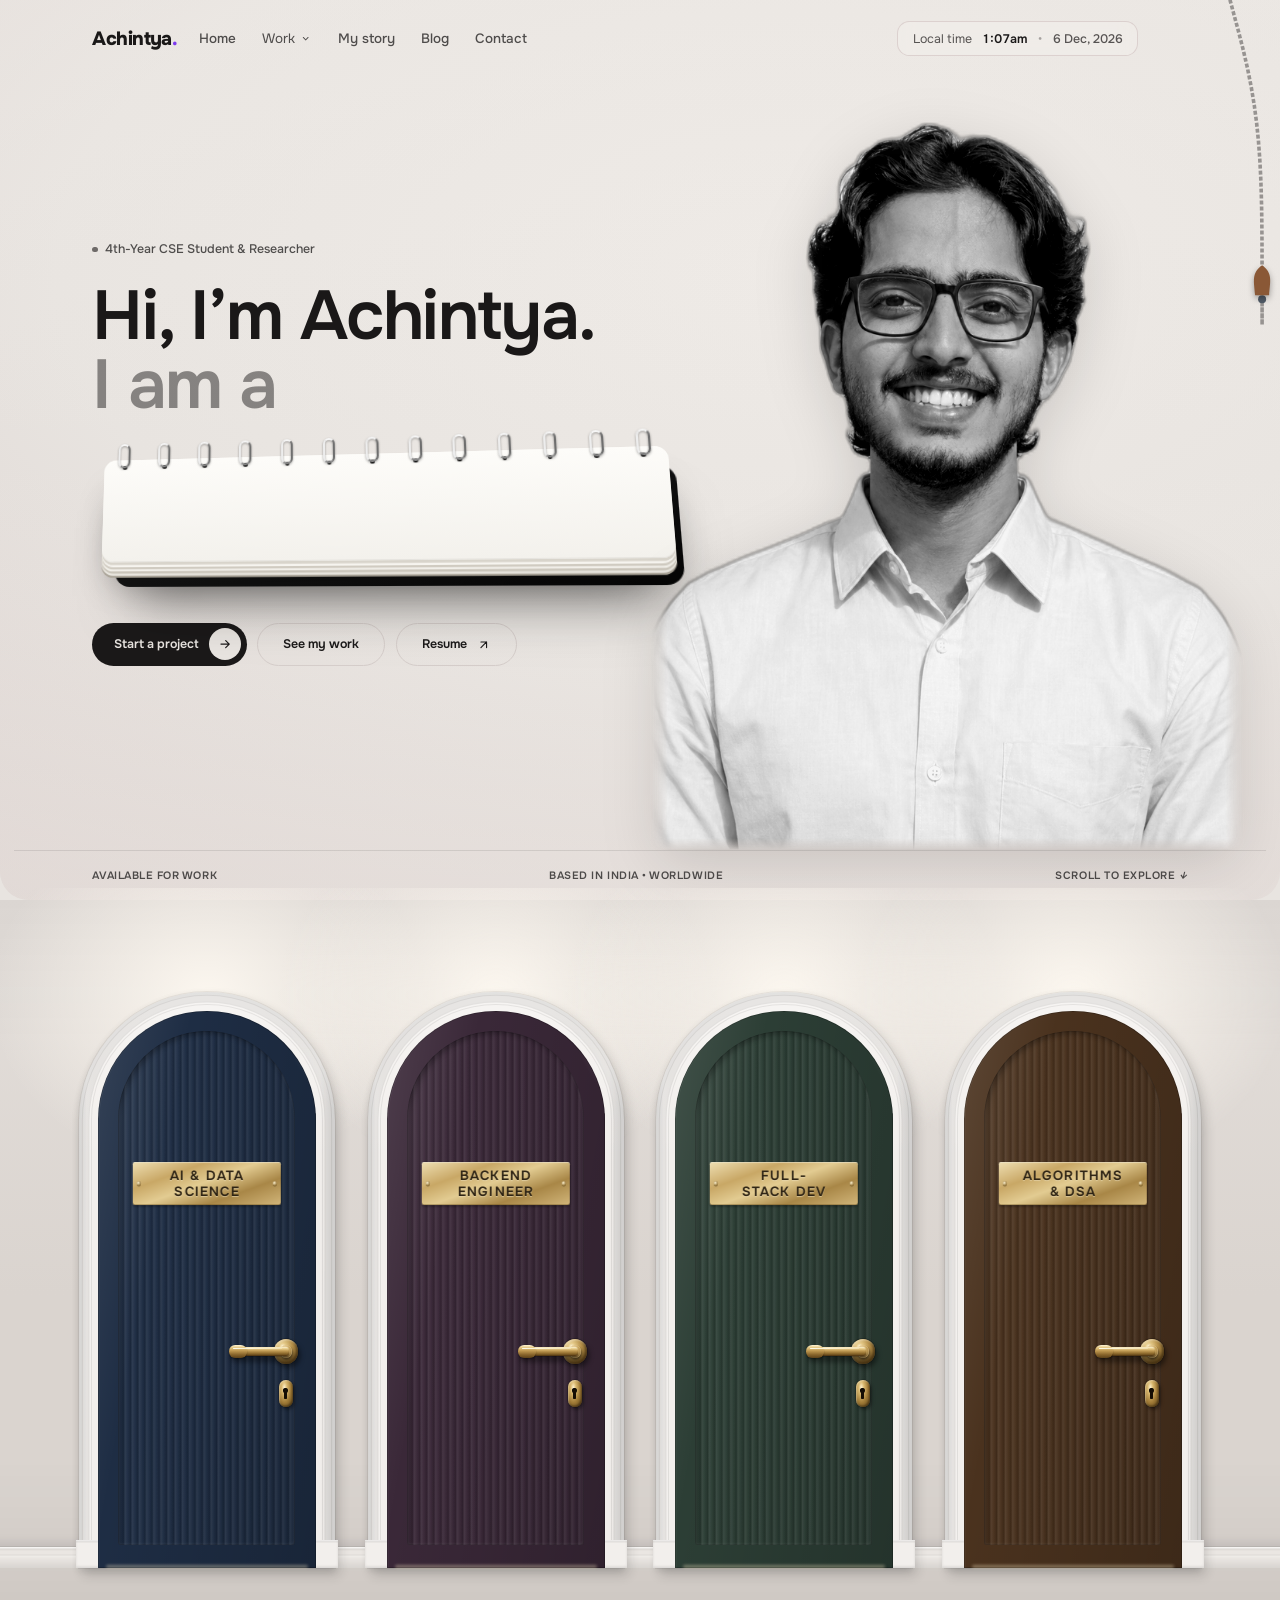
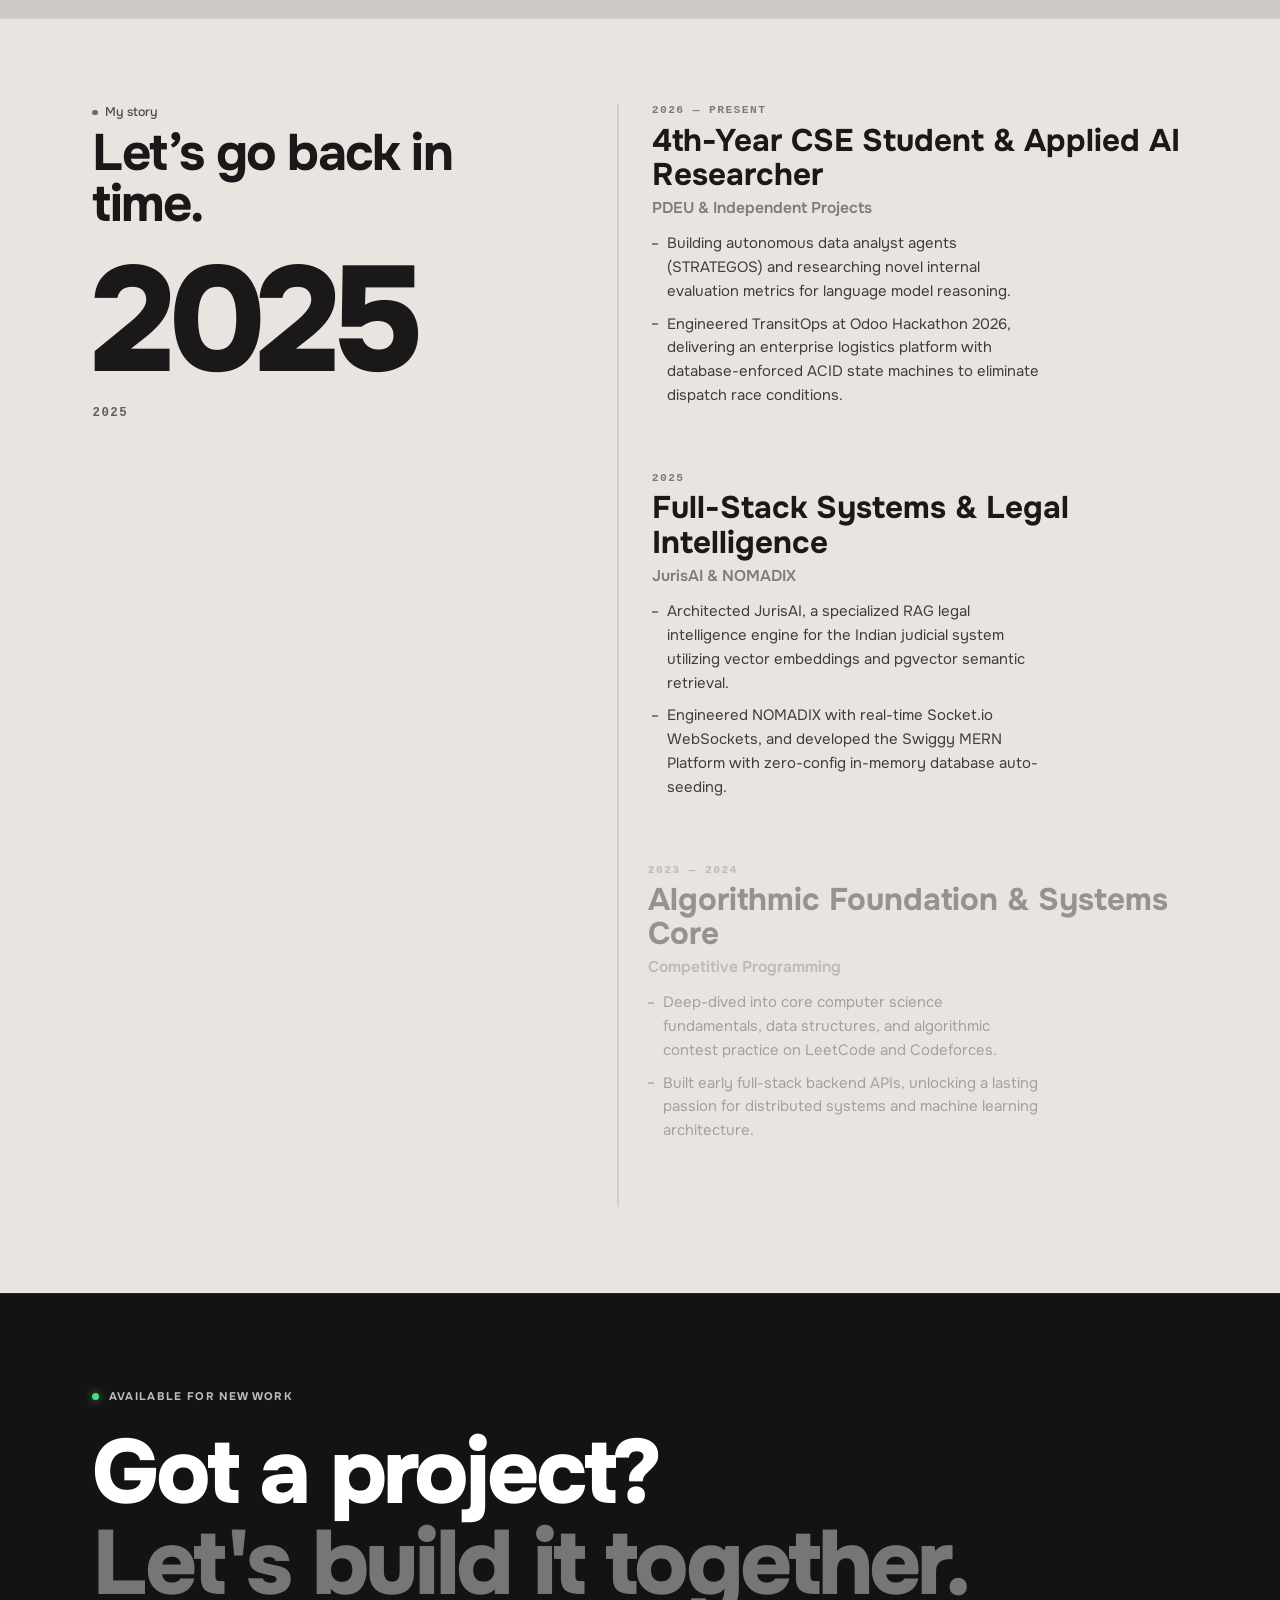
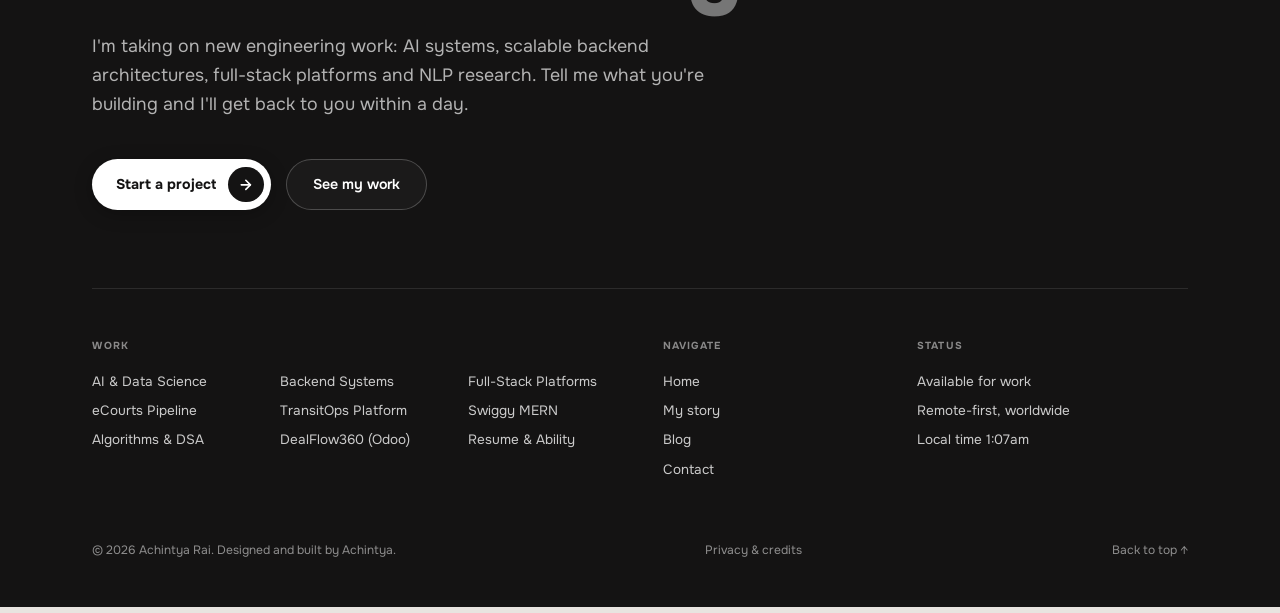
==== commit ba97049d: "Replace ability card tag with Resume button beside See My Work" ====
--- a/index.html
+++ b/index.html
@@ -2942,9 +2942,6 @@
         <div class="fig__img-wrap">
           <img id="figBase" src="achintya-portrait.png" alt="Portrait of Achintya Rai" onerror="this.src='achintya.jpg'">
         </div>
-        <a href="Achintya_Rai.pdf" target="_blank" rel="noopener" class="fig__card" id="cardTag" aria-label="Resume and ability card of Achintya Rai">
-          <span>My ability card</span>
-        </a>
       </div>
     </div>
 
@@ -2992,6 +2989,11 @@
           </button>
           <a class="pill pill--outline" href="#works">
             <span class="pill__in">See my work</span>
+          </a>
+          <a class="pill pill--outline" href="Achintya_Rai.pdf" target="_blank" rel="noopener">
+            <span class="pill__in">Resume
+              <svg aria-hidden="true" focusable="false" viewBox="0 0 24 24" fill="none" stroke="currentColor" stroke-width="2" stroke-linecap="round" stroke-linejoin="round" style="width: 0.95rem; height: 0.95rem;"><path d="M7 17L17 7M7 7h10v10"/></svg>
+            </span>
           </a>
         </div>
       </div>
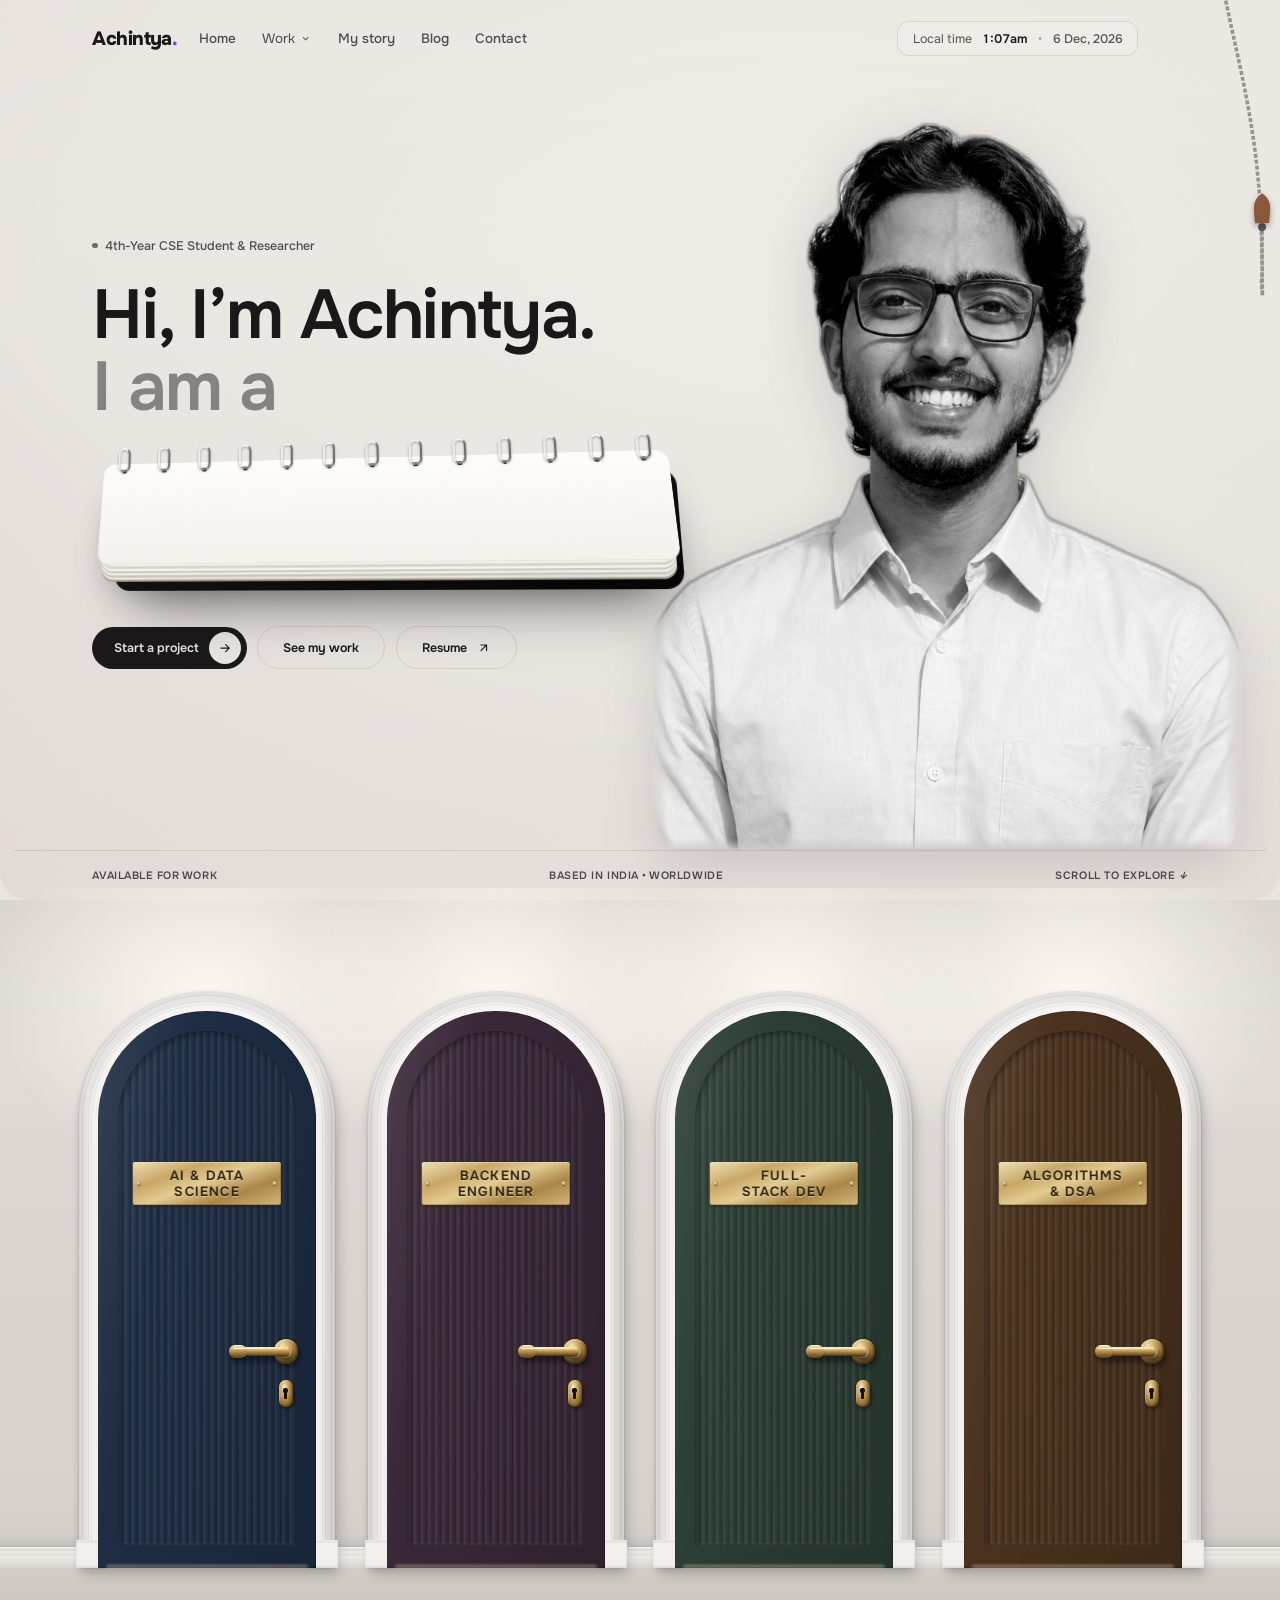
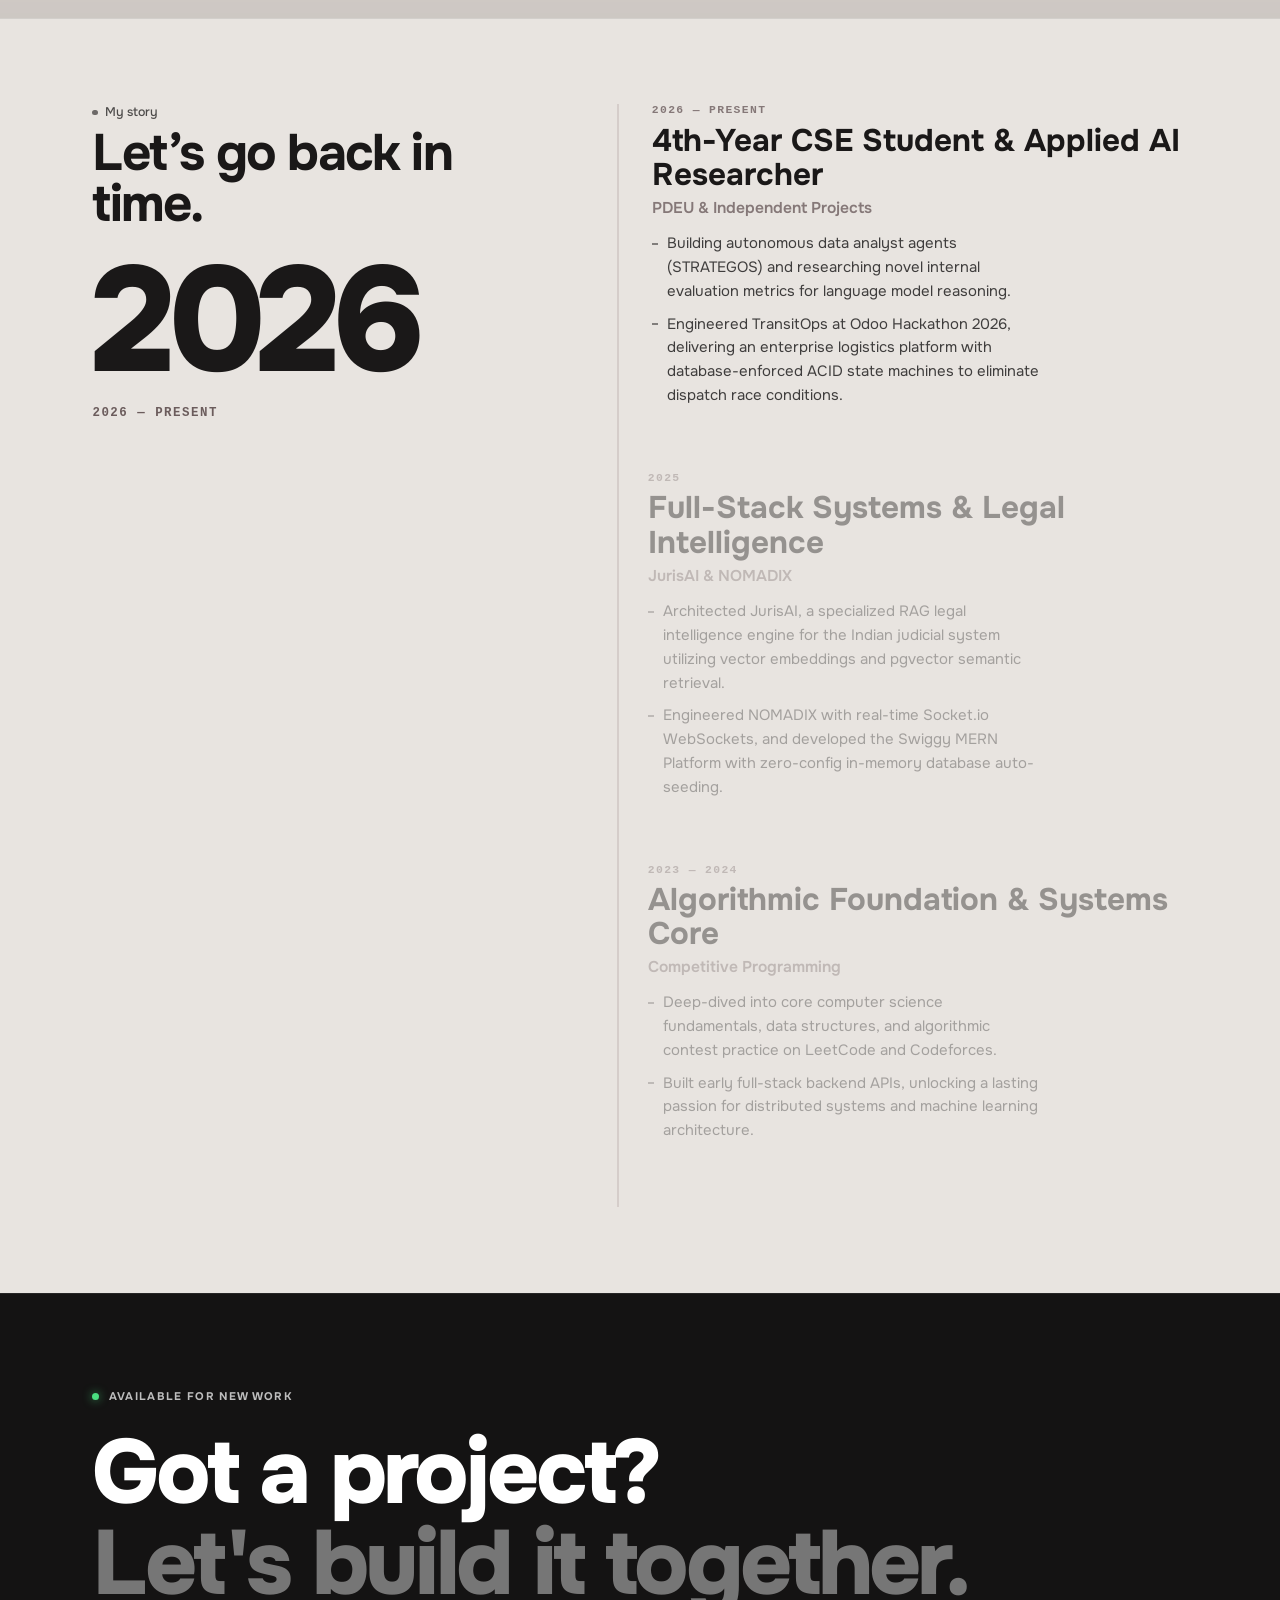
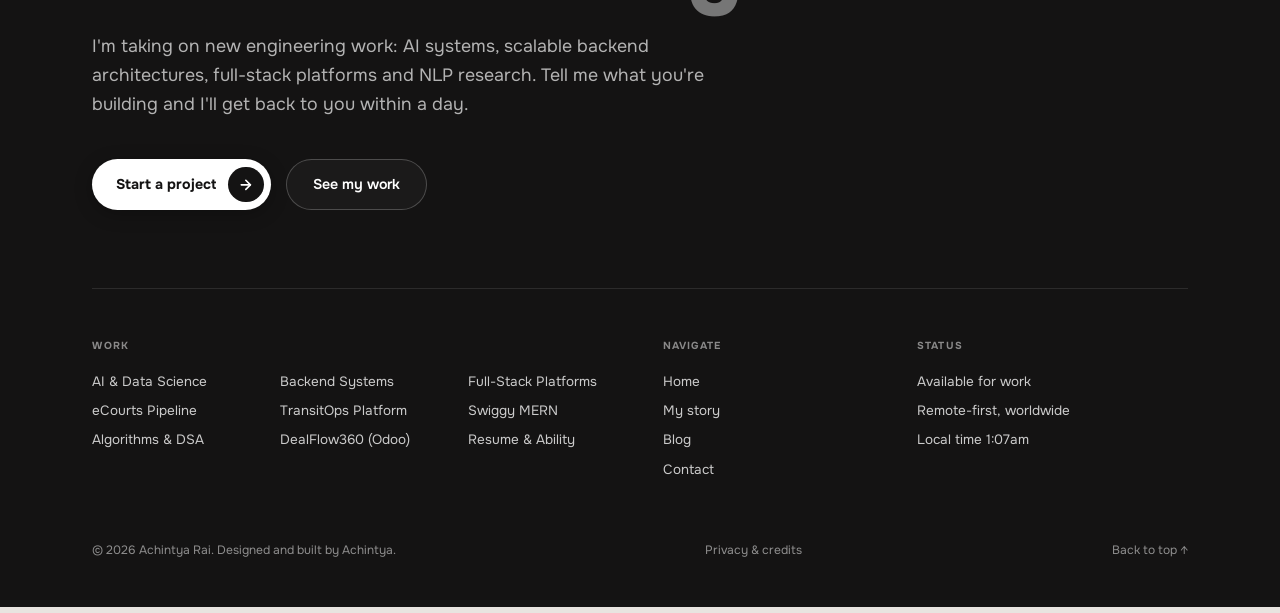
==== commit be7b52ff: "Optimize mobile responsiveness: fix hero z-index, clamp heading font, and streamline 2-column doors " ====
--- a/index.html
+++ b/index.html
@@ -621,9 +621,15 @@
   overflow: hidden;
   border-radius: 0 0 var(--radius-card) var(--radius-card);
   background: radial-gradient(120% 90% at 62% 30%, var(--hero-from) 0%, var(--hero-mid) 48%, var(--hero-to) 100%);
+  --fig-h: 22rem;
   min-height: 100svh;
   display: flex;
   flex-direction: column;
+}
+@media (min-width: 640px) and (max-width: 1023.98px) {
+  .hero {
+    --fig-h: 32rem;
+  }
 }
 html[data-mode="dark"] .hero {
   background: radial-gradient(120% 90% at 62% 30%, #2A2525 0%, #1F1C1C 48%, #141212 100%);
@@ -639,14 +645,14 @@
 .hero__stage {
   position: absolute;
   inset: 0;
-  z-index: 15;
+  z-index: 2;
   pointer-events: none;
 }
 .fig {
   position: absolute;
   bottom: var(--bar-h);
   left: 50%;
-  height: 38rem;
+  height: var(--fig-h);
   max-height: calc(100svh - var(--bar-h) - 1rem);
   width: auto;
   max-width: 90vw;
@@ -728,13 +734,13 @@
 
 .hero__content {
   position: relative;
-  z-index: 10;
+  z-index: 20;
   pointer-events: none; /* Allows mouse interactions to pass directly through empty hero stage to the portrait */
   display: flex;
   flex-direction: column;
-  gap: 2rem;
-  padding-top: 8rem;
-  padding-bottom: calc(30rem + 1.25rem);
+  gap: 1.75rem;
+  padding-top: 6rem;
+  padding-bottom: calc(var(--fig-h) + 1.5rem);
   flex: 1;
 }
 @media (min-width: 1024px) {
@@ -774,9 +780,9 @@
 }
 
 .h1 {
-  font-size: 2.75rem;
+  font-size: clamp(2.15rem, 6.8vw, 2.75rem);
   font-weight: 600;
-  line-height: 1;
+  line-height: 1.05;
   letter-spacing: -0.025em;
 }
 @media (min-width: 640px) { .h1 { font-size: 3.75rem; } }
@@ -1638,8 +1644,9 @@
 }
 @media (max-width: 480px) {
   .doors__row {
-    grid-template-columns: 1fr;
-    max-width: 16rem;
+    grid-template-columns: repeat(2, 1fr);
+    gap: 0.85rem;
+    max-width: 100%;
   }
 }
 
@@ -2775,12 +2782,6 @@
 }
 
 @media (max-width: 760px) {
-  .hero__stage { height: 24rem; }
-  .fig { height: 24rem; }
-  .doors-grid { grid-template-columns: repeat(2, 1fr); }
-  .peek-card, .door-enter { display: none !important; }
-  .work-card { grid-template-columns: 1fr; padding: 1.75rem; border-radius: 28px; }
-  .work-card:nth-child(even) .mon { order: 0; }
   .story__stage { grid-template-columns: 1fr; }
   .story__clock { position: static; margin-bottom: 2rem; }
 }
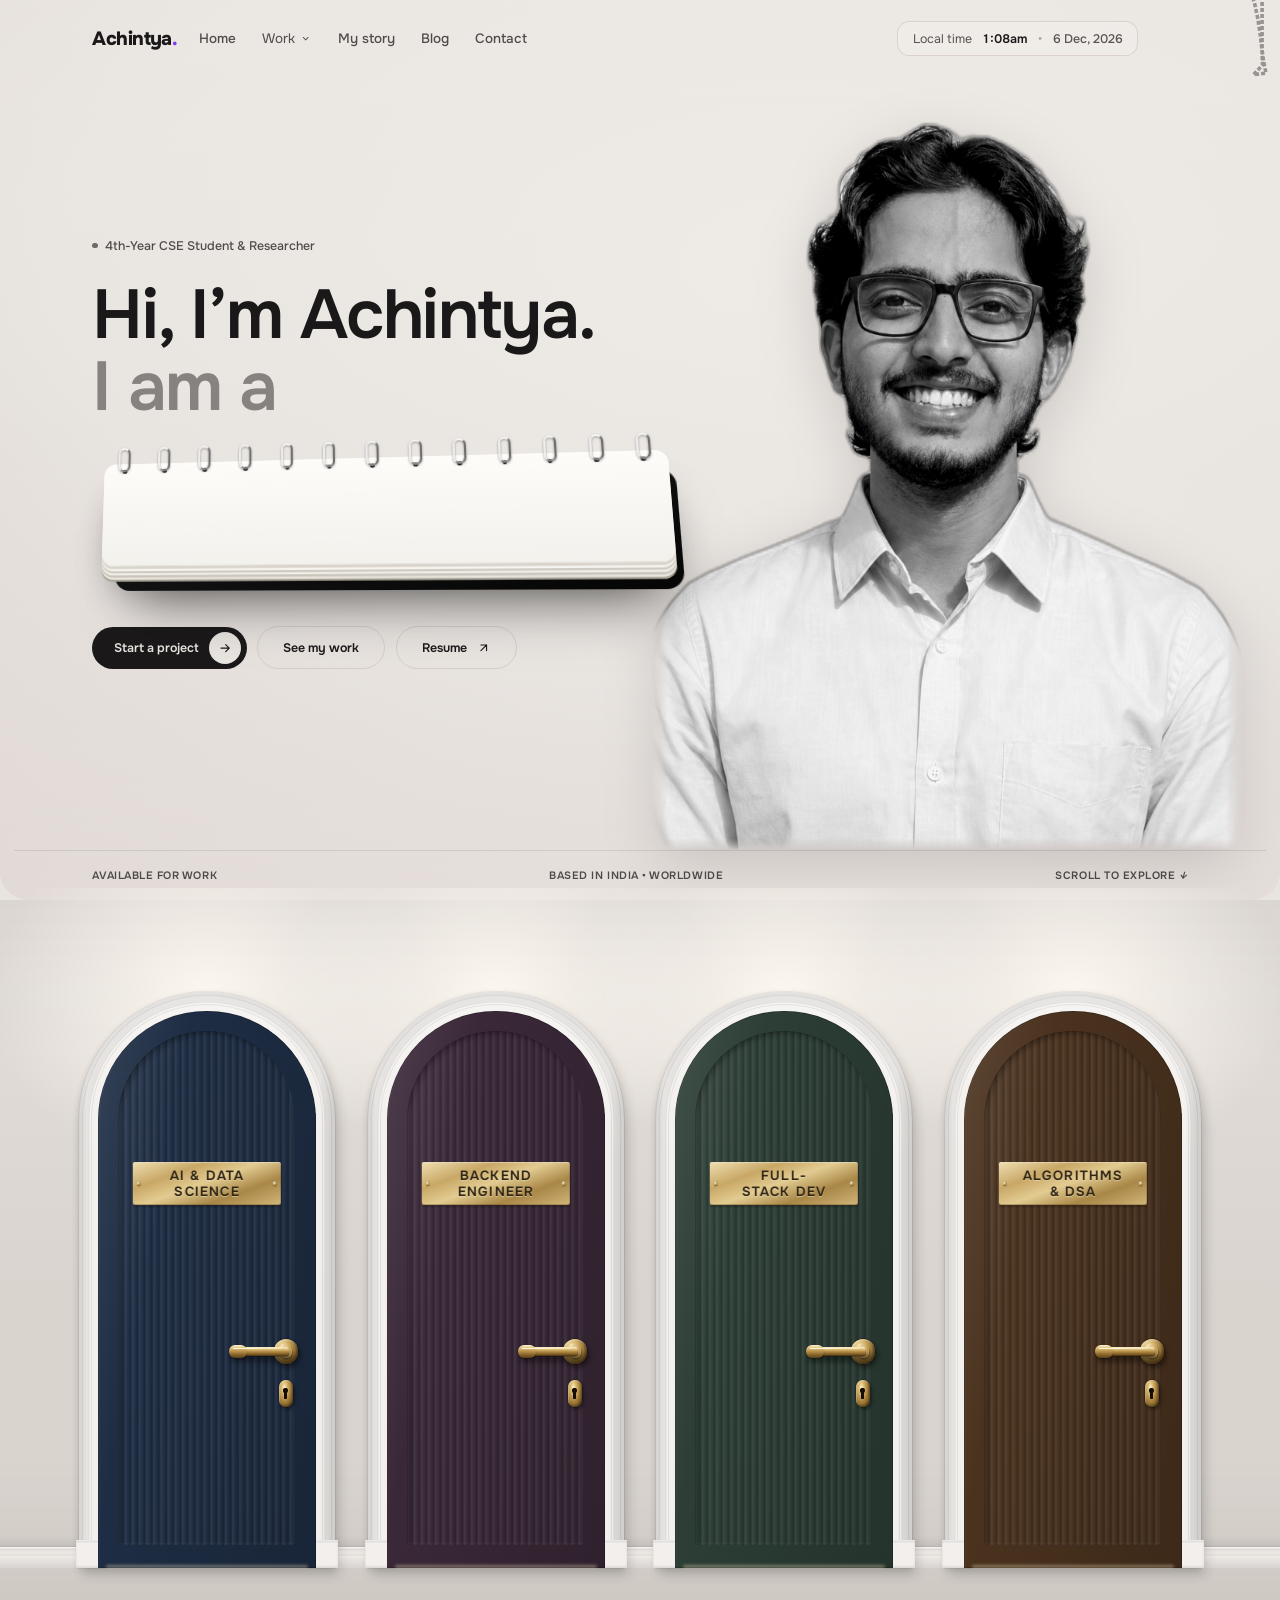
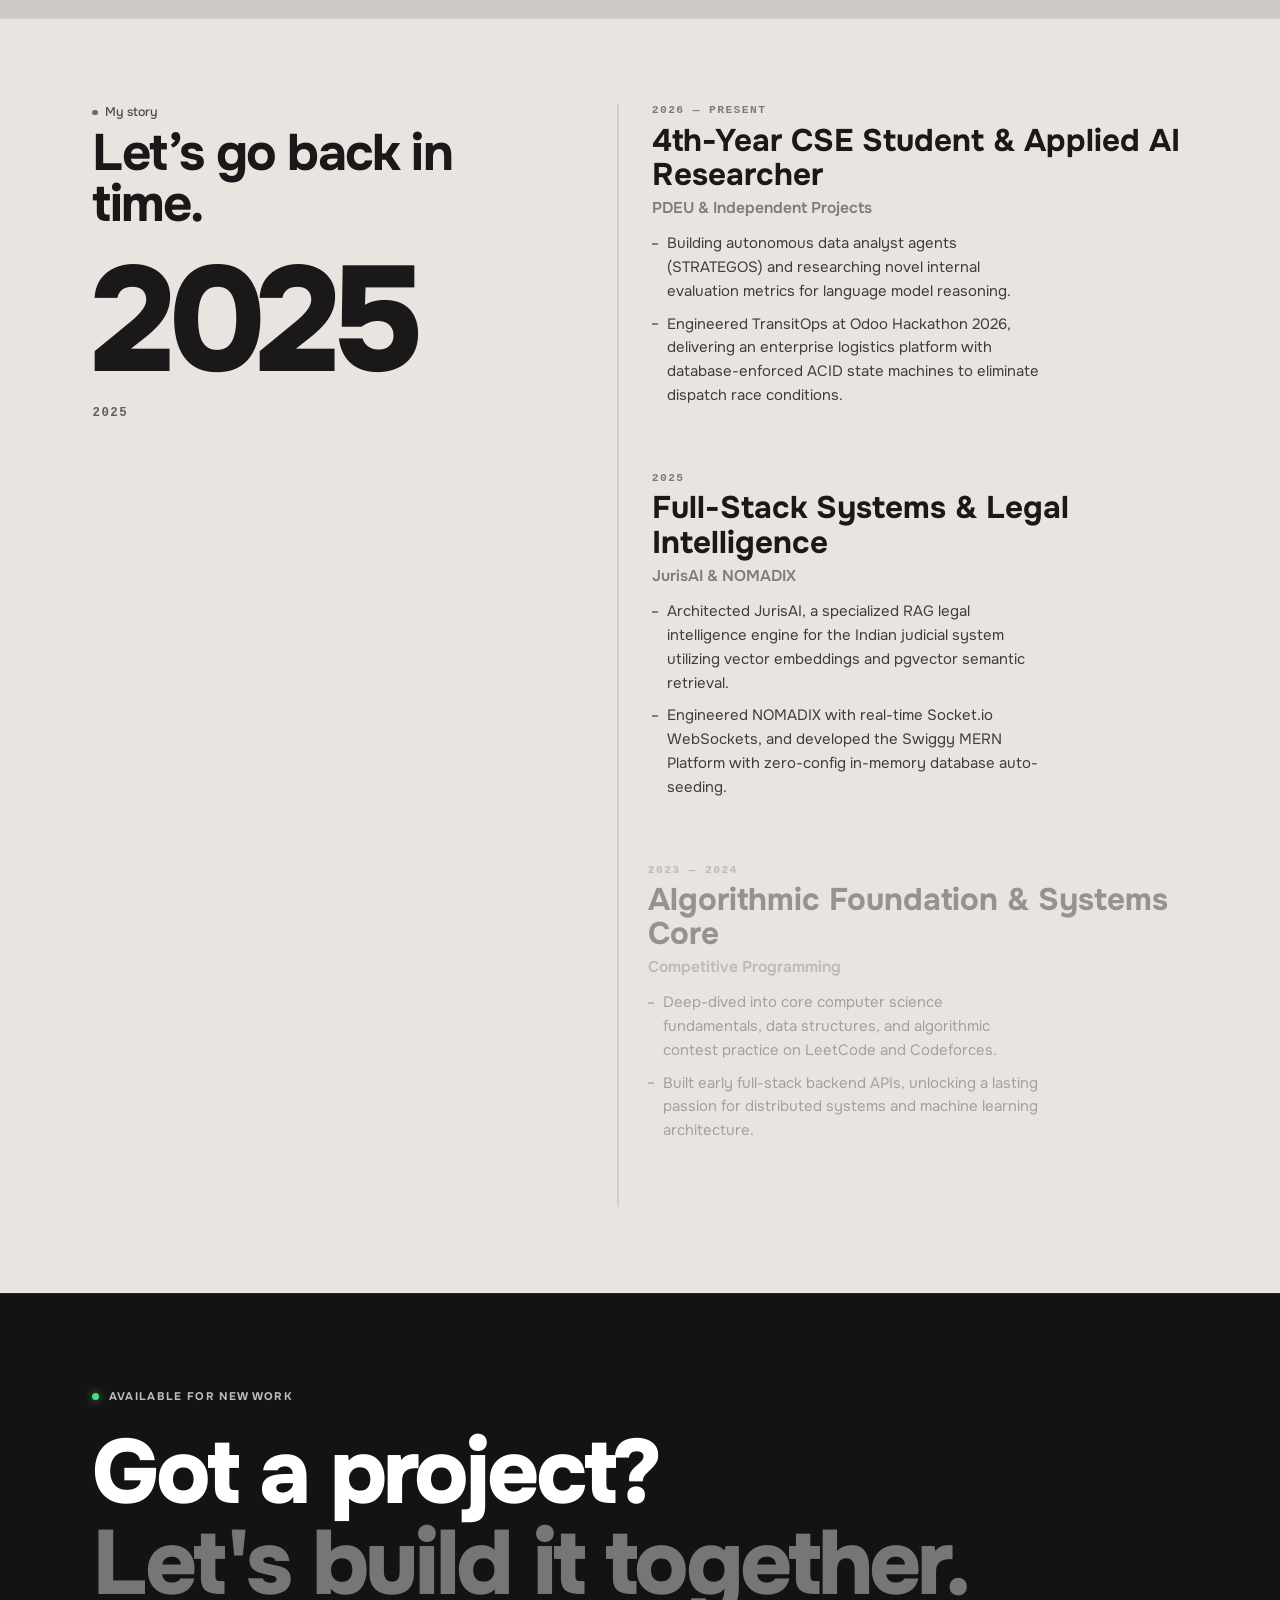
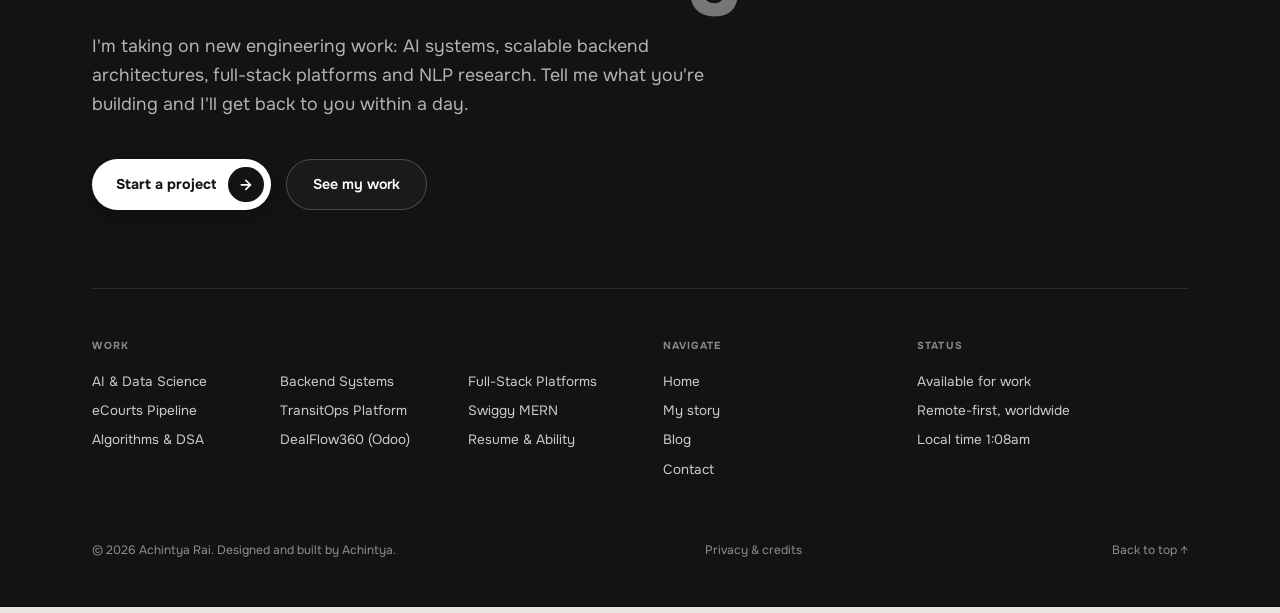
==== commit 6ee62c33: "Performance & Lag Optimization: sleep pullCord when idle/offscreen, batch card stack reads/writes, t" ====
--- a/index.html
+++ b/index.html
@@ -2941,7 +2941,7 @@
     <div class="hero__stage">
       <div class="fig" id="fig">
         <div class="fig__img-wrap">
-          <img id="figBase" src="achintya-portrait.png" alt="Portrait of Achintya Rai" onerror="this.src='achintya.jpg'">
+          <img id="figBase" src="achintya-portrait.png" alt="Portrait of Achintya Rai" fetchpriority="high" decoding="async" onerror="this.src='achintya.jpg'">
         </div>
       </div>
     </div>
@@ -3327,11 +3327,6 @@
   </div>
 </div>
 
-<!-- Floating Scroll-To-Top Button -->
-<button class="totop" id="toTop" aria-label="Back to top" onclick="window.scrollTo({top: 0, behavior: 'smooth'})">
-  <svg class="ar" viewBox="0 0 24 24" fill="none" stroke="currentColor" stroke-width="2" stroke-linecap="round" stroke-linejoin="round"><path d="M12 19V5M6 11l6-6 6 6"/></svg>
-</button>
-
 <!-- =====================================================================
    INTERACTIVITY LOGIC
    ===================================================================== -->
@@ -3363,11 +3358,29 @@
 updateClock();
 setInterval(updateClock, 20000);
 
-// Sticky Header blur on scroll
-addEventListener('scroll', () => {
-  $("#header").classList.toggle('stuck', window.scrollY > 20);
-  $("#toTop").classList.toggle('show', window.scrollY > 600);
+// Cached Sticky Header & Floating Back To Top Button on scroll (RAF throttled)
+const headerEl = $("#header");
+const totopBtn = $("#totopBtn");
+let globalScrollRaf = 0;
+function onWindowScroll() {
+  const y = window.scrollY;
+  if (headerEl) headerEl.classList.toggle('stuck', y > 20);
+  if (totopBtn) {
+    totopBtn.classList.toggle('show', y > 350);
+    const max = document.documentElement.scrollHeight - window.innerHeight;
+    totopBtn.style.setProperty('--p', max > 0 ? Math.min(1, y / max).toFixed(4) : 0);
+  }
+  globalScrollRaf = 0;
+}
+window.addEventListener('scroll', () => {
+  if (!globalScrollRaf) globalScrollRaf = requestAnimationFrame(onWindowScroll);
 }, { passive: true });
+onWindowScroll();
+if (totopBtn) {
+  totopBtn.addEventListener('click', () => {
+    window.scrollTo({ top: 0, behavior: 'smooth' });
+  });
+}
 
 // Nav Dropdown & Mobile Menu interactions
 const navWorkDrop = $("#navWorkDrop");
@@ -3638,7 +3651,30 @@
     return { x: e.clientX - r.left, y: e.clientY - r.top };
   };
 
+  let lastT = performance.now();
+  let rafId = 0;
+  let isRunning = false;
+  let restFrames = 0;
+
+  function wakeLoop() {
+    if (isRunning) return;
+    if (document.hidden || window.scrollY > 450) return;
+    isRunning = true;
+    restFrames = 0;
+    lastT = performance.now();
+    rafId = requestAnimationFrame(loop);
+  }
+
+  function stopLoop() {
+    isRunning = false;
+    if (rafId) {
+      cancelAnimationFrame(rafId);
+      rafId = 0;
+    }
+  }
+
   function startDrag(e, idx) {
+    wakeLoop();
     grab = idx;
     const p = local(e), g = pts[idx];
     grabOff = { x: p.x - g.x, y: p.y - g.y };
@@ -3677,6 +3713,7 @@
       extV = EXT_MAX * 44;
       pts[N].px = pts[N].x + 1.5;
     }
+    wakeLoop();
   }
 
   hit.addEventListener('pointerdown', e => {
@@ -3684,27 +3721,64 @@
     try { hit.setPointerCapture(e.pointerId); } catch (_) {}
     startDrag(e, N);
   });
+  hit.addEventListener('pointerenter', wakeLoop);
   hit.addEventListener('keydown', e => {
     if (e.key === 'Enter' || e.key === ' ') {
       e.preventDefault();
+      wakeLoop();
       extV = EXT_MAX * 44;
       pts[N].px = pts[N].x + 1.5;
     }
   });
 
   layout();
-  addEventListener('resize', layout);
-
-  let lastT = performance.now();
+  addEventListener('resize', () => {
+    layout();
+    wakeLoop();
+  });
+
+  window.addEventListener('scroll', () => {
+    if (window.scrollY <= 450) wakeLoop();
+    else stopLoop();
+  }, { passive: true });
+
+  document.addEventListener('visibilitychange', () => {
+    if (document.hidden) stopLoop();
+    else if (window.scrollY <= 450) wakeLoop();
+  });
+
   function loop(now) {
+    if (!isRunning) return;
     const dt = Math.min((now - lastT) / 1000, 0.033);
     lastT = now;
     updateDrag();
     step(dt);
     draw();
-    requestAnimationFrame(loop);
-  }
-  requestAnimationFrame(loop);
+
+    // Check if the cord has come to complete rest
+    if (grab < 0 && Math.abs(ext) < 0.08 && Math.abs(extV) < 0.08) {
+      let maxSpeed = 0;
+      for (let i = 1; i <= N; i++) {
+        const p = pts[i];
+        maxSpeed = Math.max(maxSpeed, Math.abs(p.x - p.px), Math.abs(p.y - p.py));
+      }
+      if (maxSpeed < 0.03) {
+        restFrames++;
+        if (restFrames > 35) { // Settle smoothly into rest
+          stopLoop();
+          return;
+        }
+      } else {
+        restFrames = 0;
+      }
+    } else {
+      restFrames = 0;
+    }
+
+    rafId = requestAnimationFrame(loop);
+  }
+
+  wakeLoop();
 })();
 
 /* =====================================================================
@@ -4059,8 +4133,16 @@
   dinfo.classList.remove("on");
 }
 
+let badgeRaf = 0;
+let lastBadgeX = 0, lastBadgeY = 0;
+function updateBadgePosition() {
+  badge.style.transform = `translate3d(${lastBadgeX}px, ${lastBadgeY}px, 0) translate(-50%, -50%)`;
+  badgeRaf = 0;
+}
 function placeBadge(e) {
-  badge.style.transform = `translate3d(${e.clientX}px, ${e.clientY}px, 0) translate(-50%, -50%)`;
+  lastBadgeX = e.clientX;
+  lastBadgeY = e.clientY;
+  if (!badgeRaf) badgeRaf = requestAnimationFrame(updateBadgePosition);
 }
 function setBadge(on) {
   overBadge = on;
@@ -4099,6 +4181,7 @@
 
 /* Dynamic 3D depth and scale as cards stack on top of each other during scroll (Rishi Thakor pattern) */
 let stackTicking = false;
+let cachedStickyTop = -1;
 function updateCardStackPhysics() {
   stackTicking = false;
   const cards = [...stackDeck.querySelectorAll(".stack-card")];
@@ -4106,20 +4189,34 @@
   const scrollTop = workView.scrollTop;
   const pills = [...deckPills.querySelectorAll(".deck-pill")];
   
+  if (cachedStickyTop < 0 && cards[0]) {
+    cachedStickyTop = parseFloat(getComputedStyle(cards[0]).top) || 72;
+  }
+
+  // Phase 1: Batch all layout reads (prevents layout thrashing)
+  const metrics = cards.map(c => {
+    const r = c.getBoundingClientRect();
+    return {
+      top: r.top,
+      height: r.height || 1,
+      offsetTop: c.offsetTop
+    };
+  });
+
   let activeIndex = 0;
-  cards.forEach((c, idx) => {
-    const cardTop = c.offsetTop;
-    if (scrollTop >= cardTop - 140) {
+  for (let idx = 0; idx < metrics.length; idx++) {
+    if (scrollTop >= metrics[idx].offsetTop - 140) {
       activeIndex = idx;
     }
-    
-    // Scale down gently as subsequent card stacks over this one
-    const next = cards[idx + 1];
+  }
+
+  // Phase 2: Batch all style writes
+  cards.forEach((c, idx) => {
     let p = 0;
-    if (next) {
-      const top = parseFloat(getComputedStyle(c).top) || 0;
-      const h = c.offsetHeight || 1;
-      p = Math.min(1, Math.max(0, (top + h - next.getBoundingClientRect().top) / h));
+    const nextMetric = metrics[idx + 1];
+    if (nextMetric) {
+      const curr = metrics[idx];
+      p = Math.min(1, Math.max(0, (cachedStickyTop + curr.height - nextMetric.top) / curr.height));
     }
     c.style.transform = p ? `scale(${(1 - p * 0.05).toFixed(4)})` : '';
     c.style.filter = p ? `brightness(${(1 - p * 0.12).toFixed(4)})` : '';
@@ -4144,6 +4241,7 @@
 
 function renderStackedCards(i) {
   currentDoorIndex = i;
+  cachedStickyTop = -1;
   const d = DOORS[i];
 
   $("#wCategoryTag").textContent = d.name;
@@ -4194,7 +4292,7 @@
             <span class="mockup__url">${p.u.replace(/^https?:\/\//, '')}</span>
           </div>
           <div class="mockup__screen">
-            ${p.img ? `<img class="mockup__3d-art" src="${p.img}" alt="${p.t} 3D Visual" loading="lazy">` : ''}
+            ${p.img ? `<img class="mockup__3d-art" src="${p.img}" alt="${p.t} 3D Visual" loading="lazy" decoding="async">` : ''}
             <div class="mockup__art-overlay">
               <span class="art-tag">${p.kind}</span>
               <span class="art-title">${p.t}</span>
@@ -4405,21 +4503,7 @@
   }
 });
 
-/* Floating Back To Top Button */
-const tt = document.querySelector("#totopBtn");
-if (tt) {
-  const upd = () => {
-    const y = window.scrollY;
-    tt.classList.toggle("show", y > 350);
-    const max = document.documentElement.scrollHeight - window.innerHeight;
-    tt.style.setProperty("--p", max > 0 ? Math.min(1, y / max).toFixed(4) : 0);
-  };
-  window.addEventListener("scroll", upd, { passive: true });
-  upd();
-  tt.addEventListener("click", () => {
-    window.scrollTo({ top: 0, behavior: "smooth" });
-  });
-}
+
 
 /* =====================================================================
    MY STORY TIMELINE DATA
